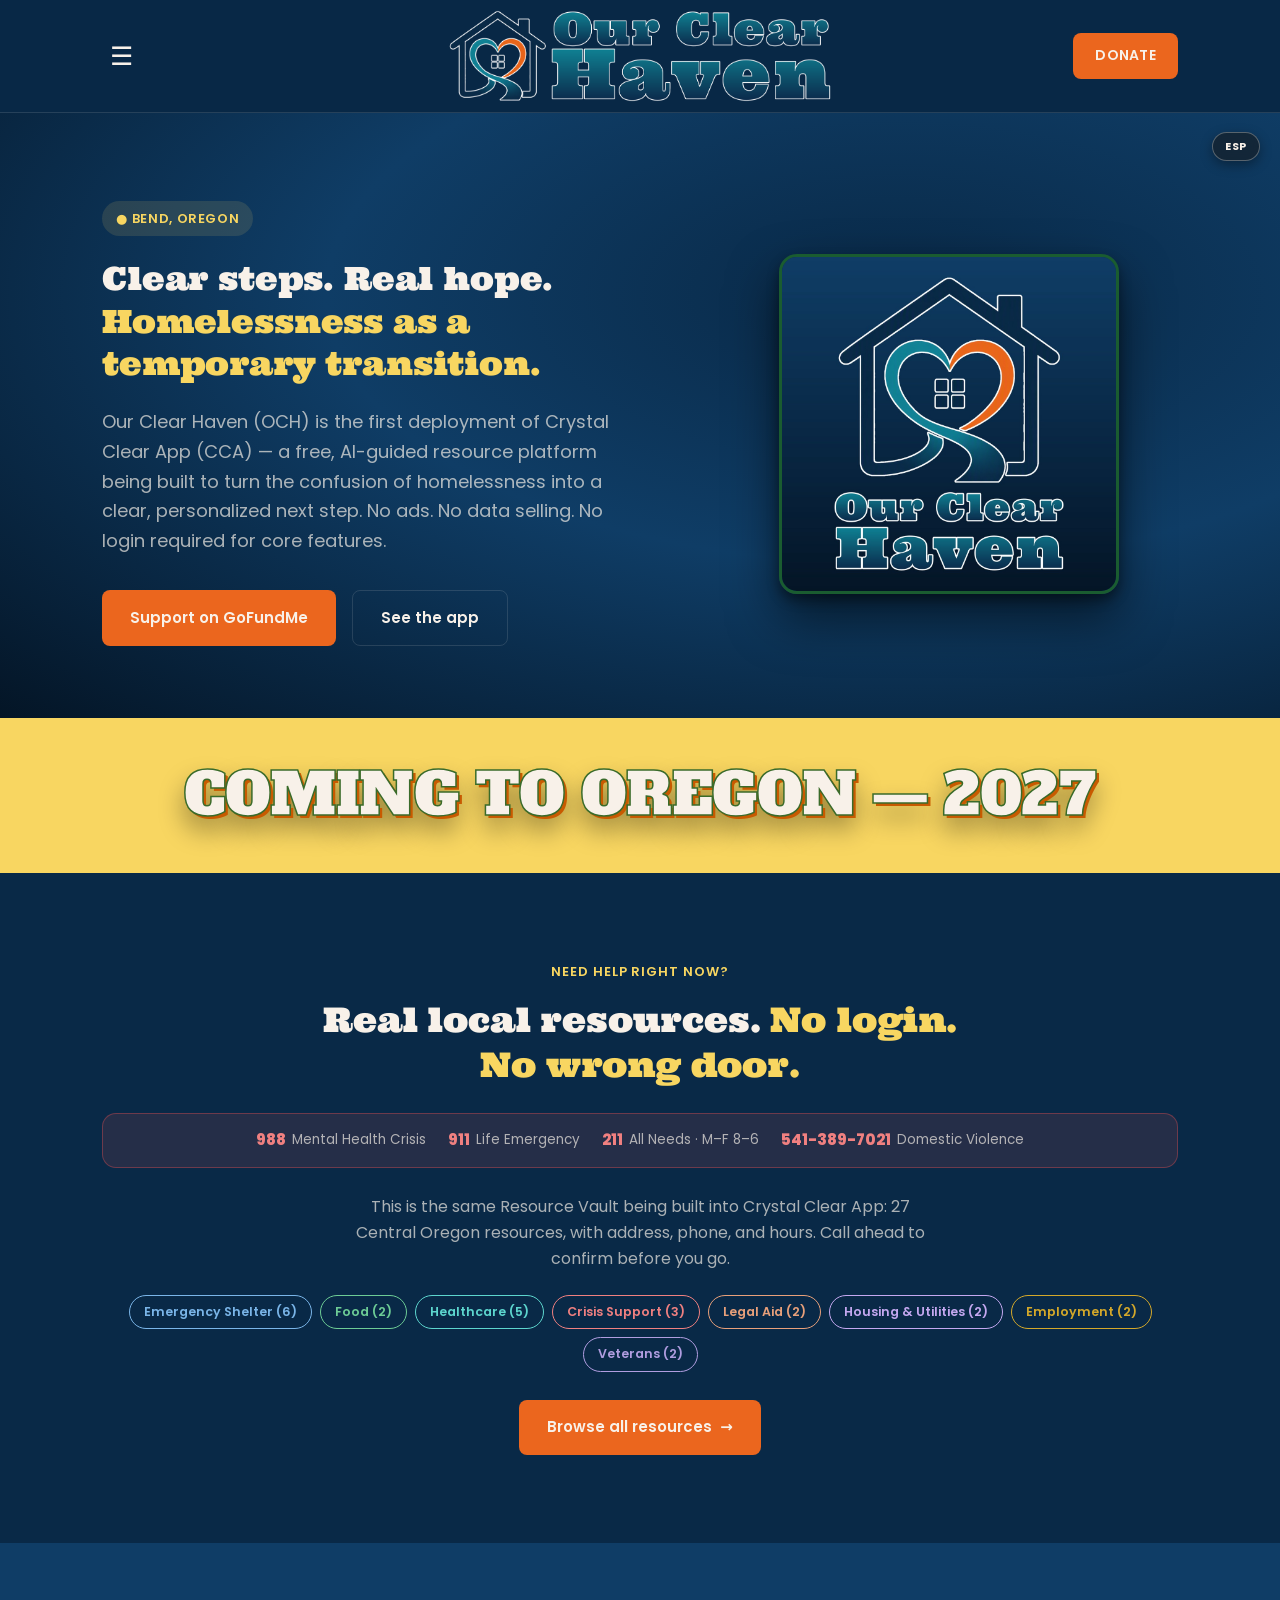
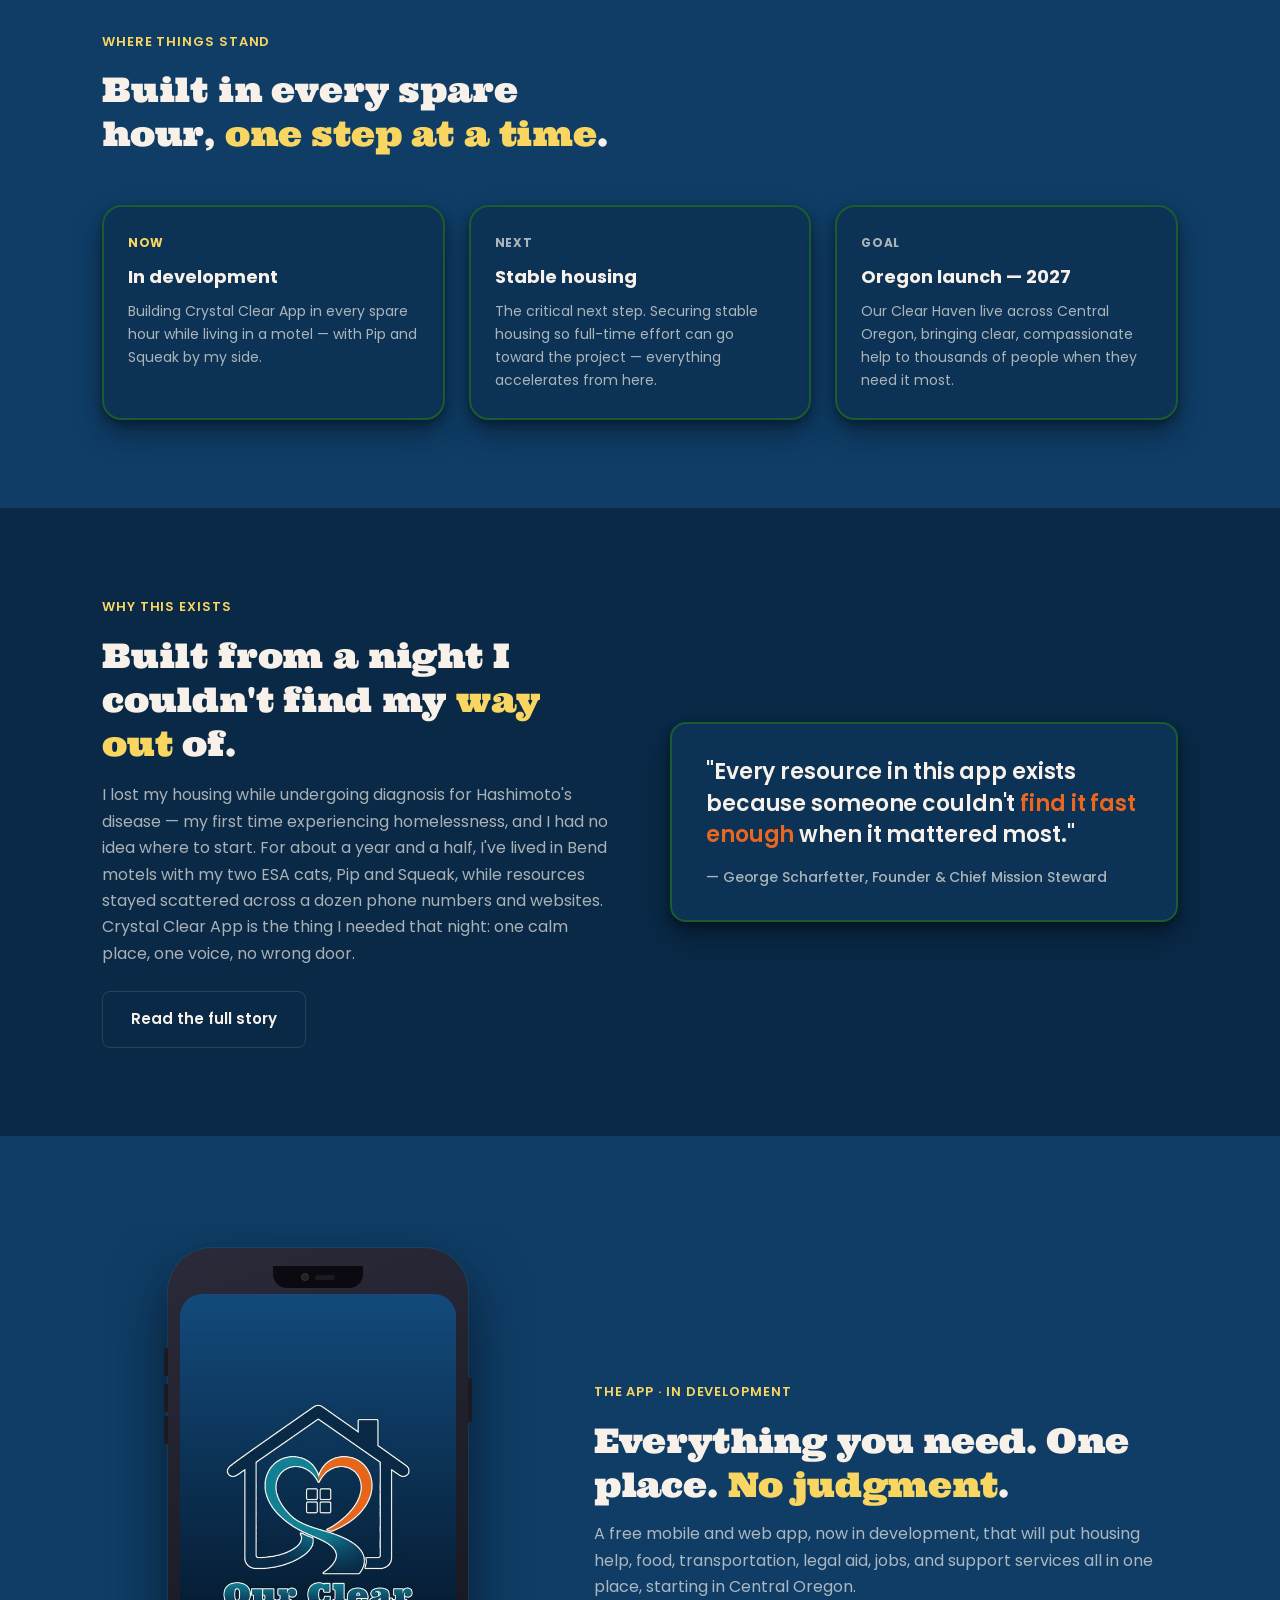
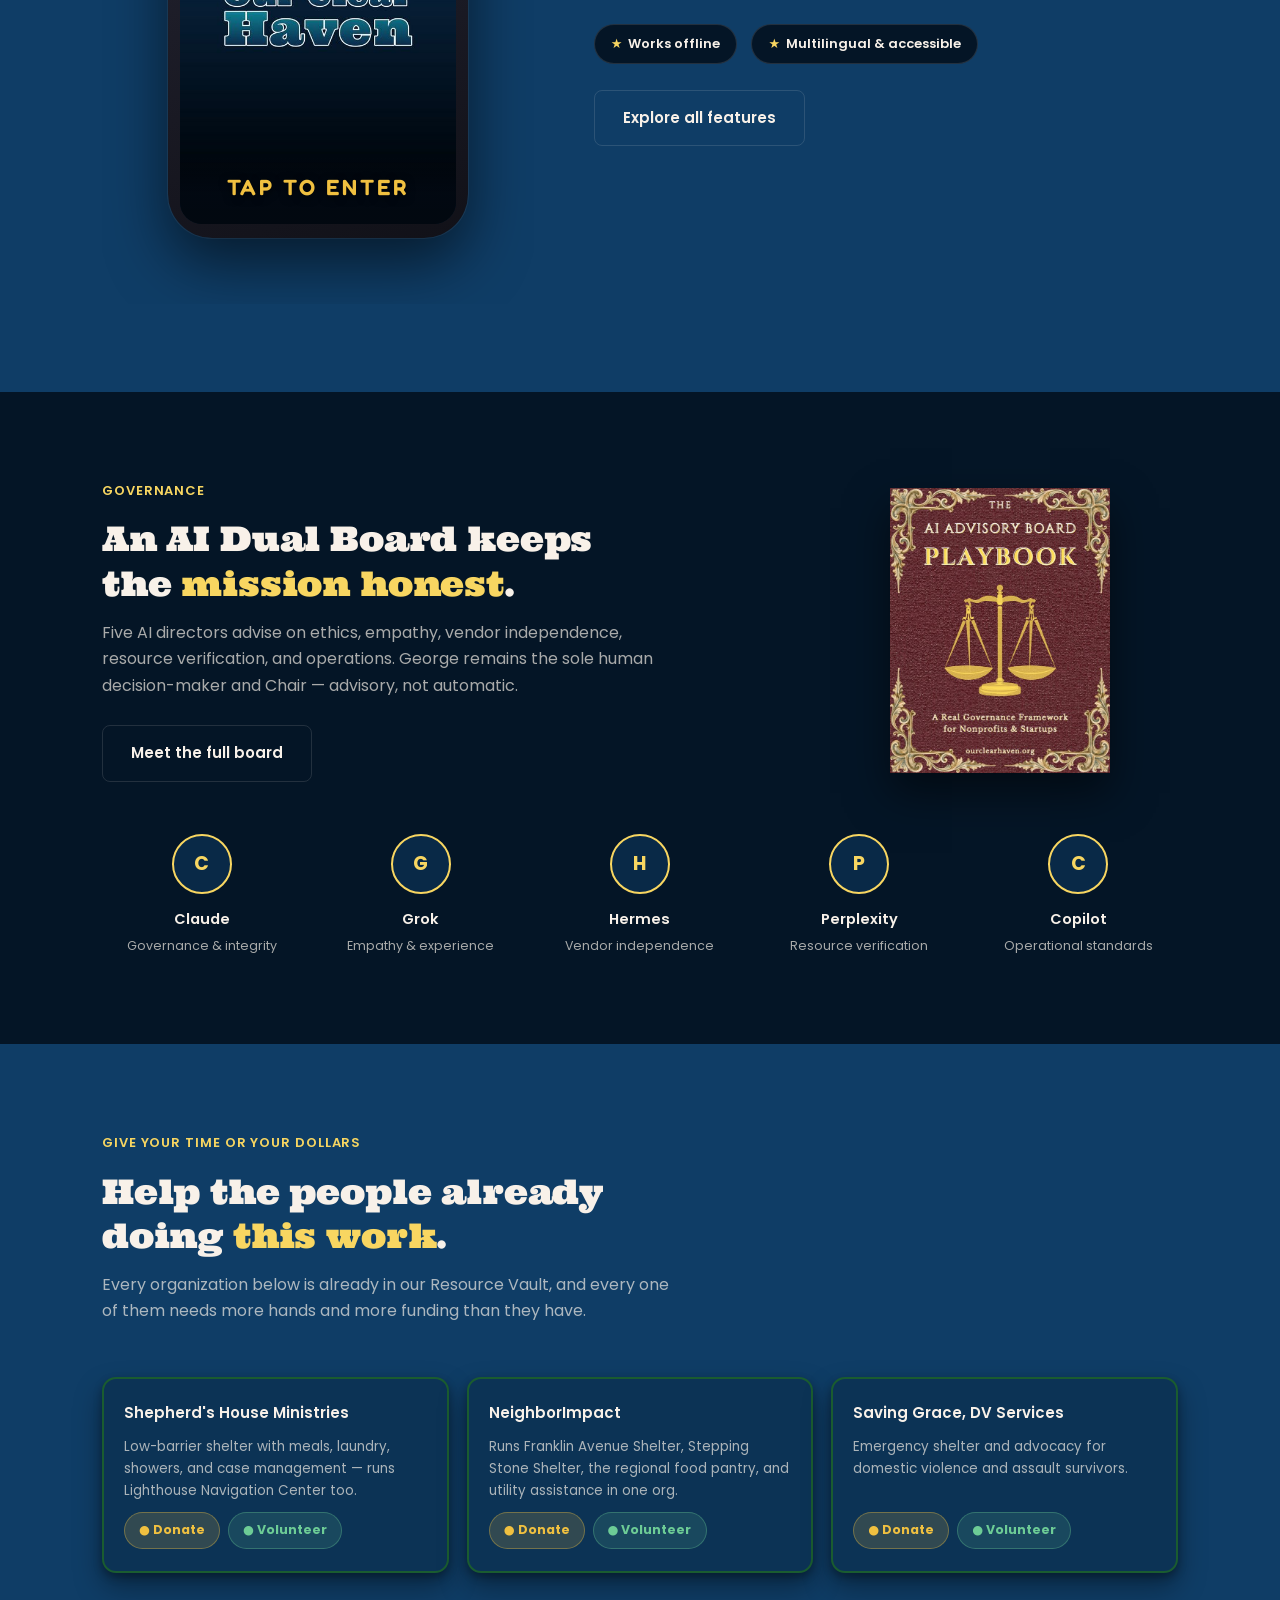
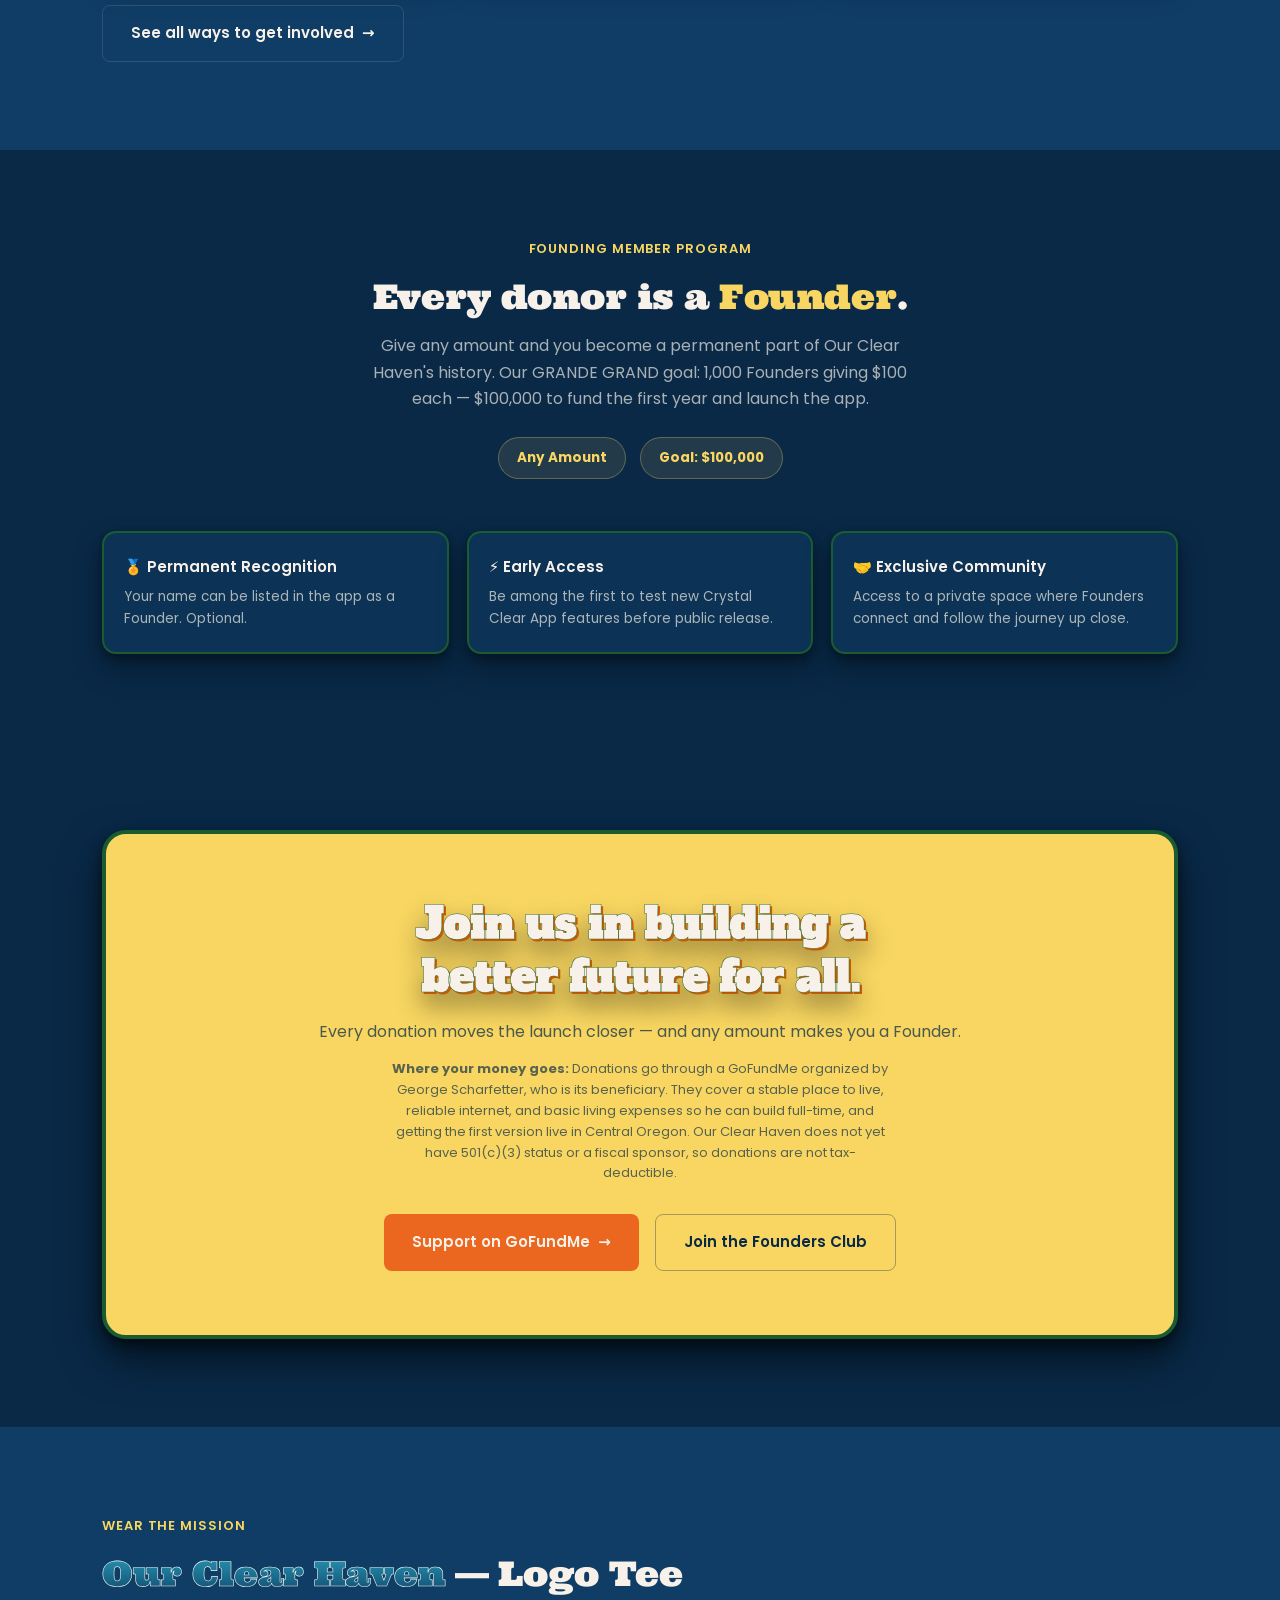
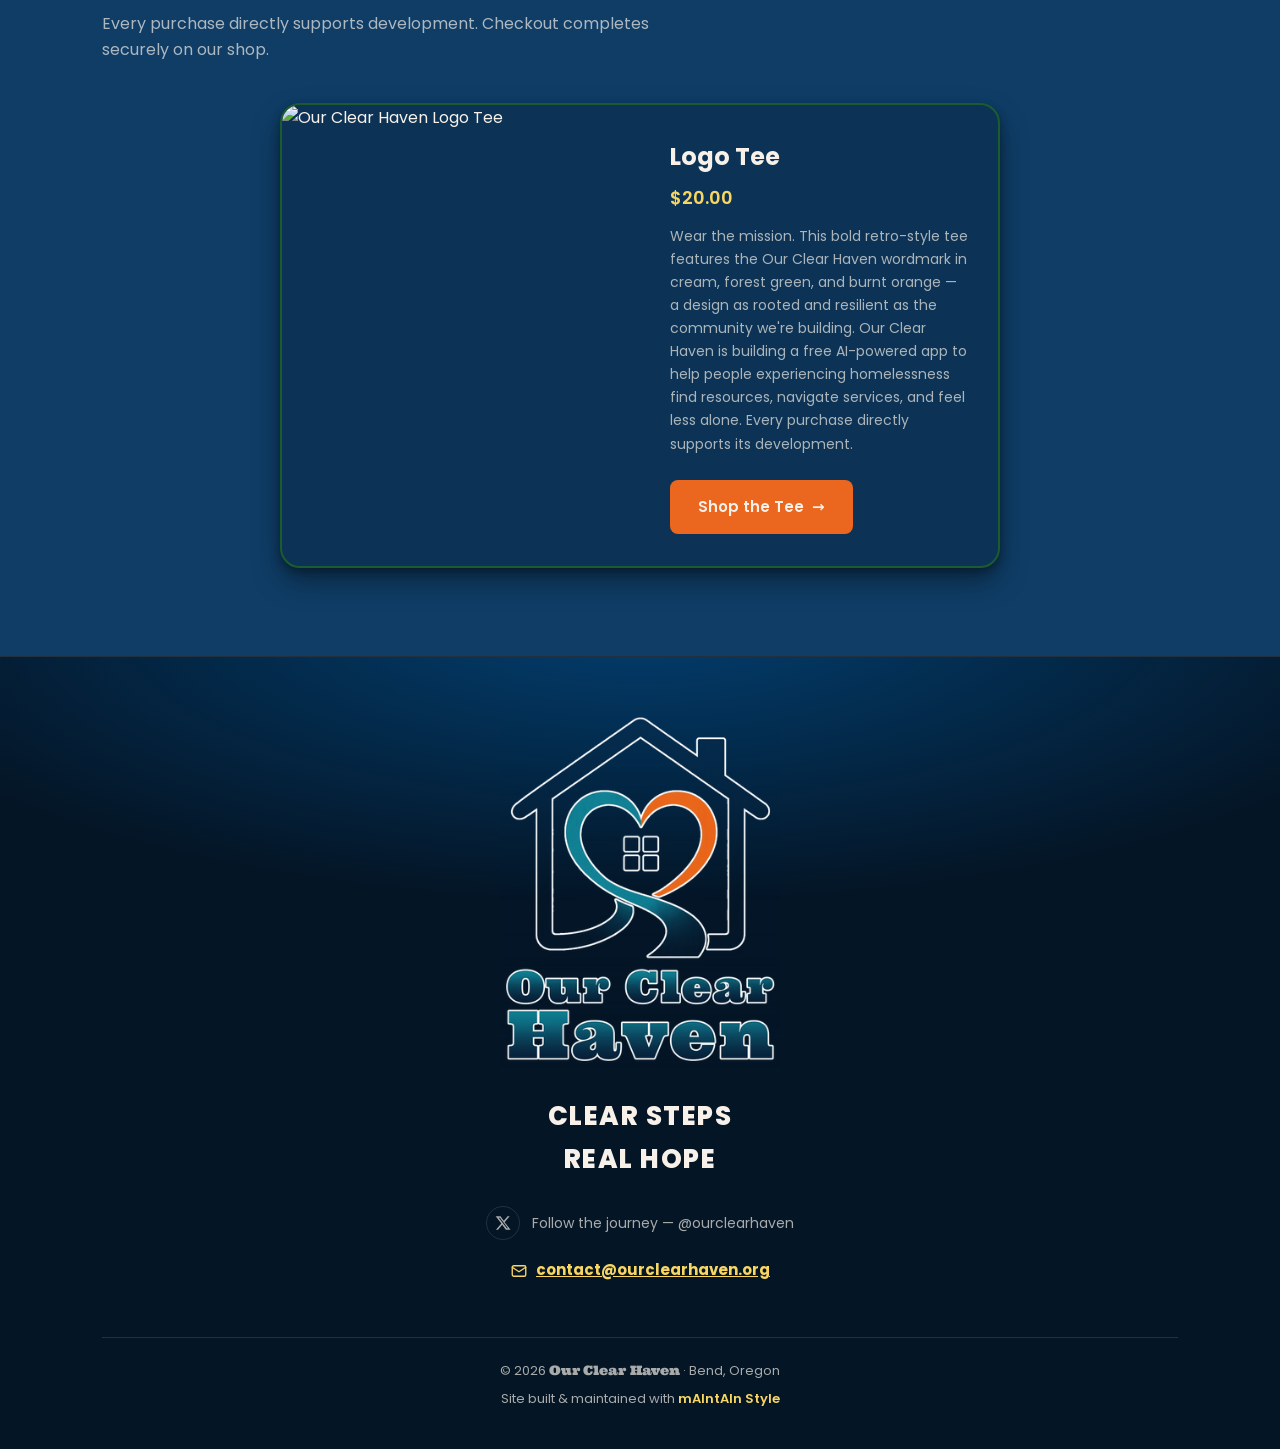
==== index.html @ 36a59f48 "Restore homepage (from 0faa3a3) Co-Authored-By: Claude Opus 5.5 <noreply@anthropic.com> Claude-Sessi" ====
<!DOCTYPE html>
<html lang="en">
<head>
<meta charset="UTF-8">
<meta name="viewport" content="width=device-width, initial-scale=1">
<link rel="icon" type="image/png" sizes="96x96" href="favicon.png">
<link rel="shortcut icon" href="favicon.ico">
<title>Our Clear Haven — Clear steps. Real hope.</title>
<meta name="description" content="Our Clear Haven builds Crystal Clear App, a free AI-guided platform connecting people experiencing homelessness to verified local resources, with dignity.">
<meta name="robots" content="index, follow">
<link rel="canonical" href="https://ourclearhaven.org/">
<meta property="og:type" content="website">
<meta property="og:url" content="https://ourclearhaven.org/">
<meta property="og:title" content="Our Clear Haven — Clear steps. Real hope.">
<meta property="og:description" content="Our Clear Haven builds Crystal Clear App, a free AI-guided platform connecting people experiencing homelessness to verified local resources, with dignity.">
<meta property="og:image" content="https://ourclearhaven.org/og-image-v2.png">
<meta property="og:image:width" content="1200">
<meta property="og:image:height" content="630">
<meta property="og:image:alt" content="Our Clear Haven logo with the words Clear steps. Real hope.">
<meta name="twitter:card" content="summary_large_image">
<meta name="twitter:title" content="Our Clear Haven — Clear steps. Real hope.">
<meta name="twitter:description" content="Our Clear Haven builds Crystal Clear App, a free AI-guided platform connecting people experiencing homelessness to verified local resources, with dignity.">
<meta name="twitter:image" content="https://ourclearhaven.org/og-image-v2.png">
<meta name="theme-color" content="#092947">
<link rel="manifest" href="manifest.json">
<link rel="apple-touch-icon" href="favicon.png">
<link rel="preconnect" href="https://fonts.googleapis.com">
<link rel="preconnect" href="https://fonts.gstatic.com" crossorigin>
<link rel="preload" as="style" href="https://fonts.googleapis.com/css2?family=Poppins:wght@300;400;500;600;700;900&family=Alfa+Slab+One&family=Ultra&display=swap" onload="this.onload=null;this.rel='stylesheet'">
<noscript><link href="https://fonts.googleapis.com/css2?family=Poppins:wght@300;400;500;600;700;900&family=Alfa+Slab+One&family=Ultra&display=swap" rel="stylesheet"></noscript>
<link rel="stylesheet" href="style.css">
<script src="lang-toggle.js" defer></script>
<script type="application/ld+json">
{
  "@context": "https://schema.org",
  "@type": "Organization",
  "name": "Our Clear Haven",
  "url": "https://ourclearhaven.org/",
  "logo": "https://ourclearhaven.org/logo-nav.png",
  "description": "Our Clear Haven builds Crystal Clear App, a free AI-guided platform connecting people experiencing homelessness to verified local resources, with dignity.",
  "email": "contact@ourclearhaven.org",
  "address": {
    "@type": "PostalAddress",
    "addressLocality": "Bend",
    "addressRegion": "OR",
    "addressCountry": "US"
  }
}
</script>
<style>
.home-crisis-bar{display:flex;flex-wrap:wrap;justify-content:center;gap:8px 22px;background:rgba(240,80,80,.12);border:1px solid rgba(240,80,80,.35);border-radius:14px;padding:14px 20px;margin:26px 0}
.home-crisis-item{display:flex;align-items:center;gap:6px;font-size:13.5px;color:var(--cream)}
.home-crisis-item a{color:#f08080;font-weight:800;font-size:15px;text-decoration:none}
.home-crisis-item a:hover{text-decoration:underline}
.home-crisis-item span{color:var(--cream-dim)}
.home-res-pills{display:flex;flex-wrap:wrap;gap:8px;margin-top:22px}
.home-res-pill{border:1px solid;border-radius:100px;padding:6px 14px;font-size:12.5px;font-weight:600;text-decoration:none;white-space:nowrap}
.home-res-count{margin-top:18px;font-size:13.5px;color:var(--cream-dim)}
.home-res-count b{color:var(--gold)}
.gi-preview-grid{display:grid;grid-template-columns:repeat(3,minmax(0,1fr));gap:18px;margin-top:52px}
.gi-preview-card{background:#0c3355;border:2px solid #1a5c30;border-radius:14px;padding:22px 20px;box-shadow:0 4px 8px rgba(0,0,0,0.3),0 14px 28px rgba(0,0,0,0.35);display:flex;flex-direction:column;gap:10px}
.gi-preview-card h4{font-size:15px;font-weight:600}
.gi-preview-card p{font-size:13.5px;color:var(--cream-dim);flex:1}
.gi-preview-actions{display:flex;flex-wrap:wrap;gap:8px;margin-top:auto}
.gi-preview-btn{display:inline-flex;align-items:center;gap:5px;padding:7px 14px;border-radius:100px;font-size:12.5px;font-weight:700;text-decoration:none;border:1px solid transparent}
.gi-preview-btn.give{background:rgba(240,192,64,.16);color:#F0C040;border-color:rgba(240,192,64,.35)}
.gi-preview-btn.give:hover{background:rgba(240,192,64,.28)}
.gi-preview-btn.vol{background:rgba(109,204,150,.14);color:#6dcc96;border-color:rgba(109,204,150,.32)}
.gi-preview-btn.vol:hover{background:rgba(109,204,150,.26)}
.founder-stats{display:flex;flex-wrap:wrap;gap:14px;margin-top:24px}
.founder-stat-chip{background:rgba(248,214,97,0.1);border:1px solid rgba(248,214,97,0.3);border-radius:100px;padding:9px 18px;font-size:13.5px;font-weight:700;color:var(--gold)}
.founder-feature-grid{display:grid;grid-template-columns:repeat(3,minmax(0,1fr));gap:18px;margin-top:52px}
@media(max-width:900px){.founder-feature-grid{grid-template-columns:1fr}}
@media(max-width:900px){.gi-preview-grid{grid-template-columns:1fr}}
</style>
</head>
<body>

<nav>
  <div class="wrap">
    <a class="nav-logo" href="index.html"><img src="logo-nav.png" alt="Our Clear Haven"></a>
    <div class="navlinks">
      <a href="crystal-clear-app.html">Crystal Clear App</a>
      <a href="dual-board.html" data-es="Junta Dual">Dual Board</a>
      <a href="our-story.html" data-es="Nuestros Orígenes">Our Origins</a>
      <a href="resources.html" data-es="Recursos">Resources</a>
      <a href="get-involved.html" data-es="Participa">Get Involved</a>
      <a href="grande-grand.html" data-es="Club de Fundadores">Founders Club</a>
    </div>
    <a class="navcta" href="https://www.gofundme.com/f/build-our-clear-haven-ai-for-homeless-help" target="_blank" rel="noopener" data-es="Donar">Donate</a>
    <button class="hamburger" onclick="document.getElementById('mm').classList.toggle('open')" aria-label="Menu">&#9776;</button>
    <div class="mobile-menu" id="mm">
      <a href="crystal-clear-app.html">Crystal Clear App</a>
      <a href="dual-board.html" data-es="Junta Dual">Dual Board</a>
      <a href="our-story.html" data-es="Nuestros Orígenes">Our Origins</a>
      <a href="resources.html" data-es="Recursos">Resources</a>
      <a href="get-involved.html" data-es="Participa">Get Involved</a>
      <a href="grande-grand.html" data-es="Club de Fundadores">Founders Club</a>
      <a class="navcta" href="https://www.gofundme.com/f/build-our-clear-haven-ai-for-homeless-help" target="_blank" rel="noopener" data-es="Donar">Donate</a>
    </div>
  </div>
</nav>
<button class="lang-toggle" id="langToggle" type="button" aria-label="Switch language">ESP</button>

<main>
<section class="hero">
  <div class="wrap">
    <div class="hero-grid">
      <div>
        <span class="kicker">&#9679; Bend, Oregon</span>
        <h1 data-es-html="Pasos claros. Esperanza real. <span class=&quot;accent&quot;>La falta de vivienda como una transición temporal.</span>">Clear steps. Real hope. <span class="accent">Homelessness as a temporary transition.</span></h1>
        <p class="lede" data-es="Our Clear Haven (OCH) es el primer despliegue de Crystal Clear App (CCA) — una plataforma de recursos gratuita, guiada por IA, que se está construyendo para convertir la confusión de la falta de vivienda en un siguiente paso claro y personalizado. Sin anuncios. Sin venta de datos. No se requiere inicio de sesión para las funciones principales.">Our Clear Haven (OCH) is the first deployment of Crystal Clear App (CCA) — a free, AI-guided resource platform being built to turn the confusion of homelessness into a clear, personalized next step. No ads. No data selling. No login required for core features.</p>
        <div class="hero-ctas">
          <a class="btn btn-primary" href="https://www.gofundme.com/f/build-our-clear-haven-ai-for-homeless-help" target="_blank" rel="noopener" data-es="Apoya en GoFundMe">Support on GoFundMe</a>
          <a class="btn btn-ghost" href="#product" data-es="Ver la app">See the app</a>
        </div>
      </div>
      <div class="hero-badge reveal">
        <div class="hero-slideshow">
          <img class="hs-slide active" src="hero-stacked.jpg" alt="Our Clear Haven stacked logo">
          <img class="hs-slide" src="hero-slide-6.jpg" alt="Homes on a quiet residential street">
          <img class="hs-slide" src="hero-slide-4.jpg" alt="Person checking Crystal Clear App on their phone">
          <img class="hs-slide" src="hero-slide-3.jpg" alt="Aerial view of a neighborhood — stable homes">
          <img class="hs-slide" src="hero-slide-2.jpg" alt="Close-up of hands using Crystal Clear App on a phone">
          <img class="hs-slide" src="hero-slide-5.jpg" alt="A new home">
          <img class="hs-slide" src="hero-slide-1.jpg" alt="Person checking Crystal Clear App on their phone">
        </div>
      </div>
    </div>
  </div>
</section>

<div class="oregon-banner">
  <h2 data-es="Llegando a Oregon — 2027">Coming to Oregon &mdash; 2027</h2>
</div>

<section id="home-resources">
  <div class="wrap">
    <div class="sec-head reveal" style="text-align:center;margin:0 auto;max-width:none">
      <div class="eyebrow" data-es="&#191;Necesitas ayuda ahora mismo?">Need help right now?</div>
      <h2 style="margin:0 auto;max-width:26ch" data-es-html="Recursos locales reales. <span class=&quot;accent&quot;>Sin inicio de sesión. Sin puerta equivocada.</span>">Real local resources. <span class="accent">No login. No wrong door.</span></h2>
      <div class="home-crisis-bar reveal">
        <div class="home-crisis-item"><a href="tel:988">988</a><span data-es="Crisis de Salud Mental">Mental Health Crisis</span></div>
        <div class="home-crisis-item"><a href="tel:911">911</a><span data-es="Emergencia de Vida">Life Emergency</span></div>
        <div class="home-crisis-item"><a href="tel:211">211</a><span data-es-html="Todas las Necesidades &middot; L&ndash;V 8&ndash;6">All Needs &middot; M&ndash;F 8&ndash;6</span></div>
        <div class="home-crisis-item"><a href="tel:5413897021">541-389-7021</a><span data-es="Violencia Doméstica">Domestic Violence</span></div>
      </div>
      <p style="max-width:60ch;margin:0 auto" data-es="Este es el mismo Resource Vault que se está integrando en Crystal Clear App: 27 recursos del Centro de Oregon, con dirección, teléfono y horario. Llama antes de ir para confirmar.">This is the same Resource Vault being built into Crystal Clear App: 27 Central Oregon resources, with address, phone, and hours. Call ahead to confirm before you go.</p>
      <div class="home-res-pills" style="justify-content:center">
        <a class="home-res-pill" href="resources.html" style="color:#7ab5e8;border-color:#7ab5e8" data-es="Refugio de Emergencia (6)">Emergency Shelter (6)</a>
        <a class="home-res-pill" href="resources.html" style="color:#6dcc96;border-color:#6dcc96" data-es="Alimentos (2)">Food (2)</a>
        <a class="home-res-pill" href="resources.html" style="color:#5dd6ce;border-color:#5dd6ce" data-es="Salud (5)">Healthcare (5)</a>
        <a class="home-res-pill" href="resources.html" style="color:#f08080;border-color:#f08080" data-es="Apoyo en Crisis (3)">Crisis Support (3)</a>
        <a class="home-res-pill" href="resources.html" style="color:#e8a07a;border-color:#e8a07a" data-es="Asistencia Legal (2)">Legal Aid (2)</a>
        <a class="home-res-pill" href="resources.html" style="color:#c4a8f0;border-color:#c4a8f0" data-es="Vivienda y Servicios (2)">Housing &amp; Utilities (2)</a>
        <a class="home-res-pill" href="resources.html" style="color:#d4a82a;border-color:#d4a82a" data-es="Empleo (2)">Employment (2)</a>
        <a class="home-res-pill" href="resources.html" style="color:#b09de0;border-color:#b09de0" data-es="Veteranos (2)">Veterans (2)</a>
      </div>
      <div class="hero-ctas" style="justify-content:center;margin-top:28px">
        <a class="btn btn-primary" href="resources.html" data-es-html="Explora todos los recursos <span class=&quot;arrow&quot;>&rarr;</span>">Browse all resources <span class="arrow">&rarr;</span></a>
      </div>
    </div>
  </div>
</section>

<section class="sec-panel">
  <div class="wrap">
    <div class="sec-head reveal">
      <div class="eyebrow" data-es="Cómo van las cosas">Where things stand</div>
      <h2 data-es-html="Construido en cada hora libre, <span class=&quot;accent&quot;>un paso a la vez</span>.">Built in every spare hour, <span class="accent">one step at a time</span>.</h2>
    </div>
    <div class="timeline reveal">
      <div class="tl-card active">
        <div class="tl-tag" data-es="Ahora">Now</div>
        <h3 data-es="En desarrollo">In development</h3>
        <p data-es="Construyendo Crystal Clear App en cada hora libre mientras vivo en un motel — con Pip y Squeak a mi lado.">Building Crystal Clear App in every spare hour while living in a motel — with Pip and Squeak by my side.</p>
      </div>
      <div class="tl-card">
        <div class="tl-tag" data-es="Siguiente">Next</div>
        <h3 data-es="Vivienda estable">Stable housing</h3>
        <p data-es="El siguiente paso crítico. Conseguir vivienda estable para poder dedicar tiempo completo al proyecto — todo se acelera desde ahí.">The critical next step. Securing stable housing so full-time effort can go toward the project — everything accelerates from here.</p>
      </div>
      <div class="tl-card">
        <div class="tl-tag" data-es="Meta">Goal</div>
        <h3 data-es="Lanzamiento en Oregon — 2027">Oregon launch — 2027</h3>
        <p data-es="Our Clear Haven activo en todo el Centro de Oregon, llevando ayuda clara y compasiva a miles de personas cuando más la necesitan.">Our Clear Haven live across Central Oregon, bringing clear, compassionate help to thousands of people when they need it most.</p>
      </div>
    </div>
  </div>
</section>

<section id="story">
  <div class="wrap">
    <div class="story reveal">
      <div class="sec-head" style="margin:0">
        <div class="eyebrow" data-es="Por qué existe esto">Why this exists</div>
        <h2 data-es-html="Nacido de una noche en la que no encontraba <span class=&quot;accent&quot;>la salida</span>.">Built from a night I couldn't find my <span class="accent">way out</span> of.</h2>
        <p style="margin-top:16px;font-size:16px;color:var(--cream-dim)" data-es="Perdí mi vivienda mientras me diagnosticaban la enfermedad de Hashimoto — mi primera vez sin hogar, y no tenía idea por dónde empezar. Durante casi año y medio he vivido en moteles de Bend con mis dos gatos de apoyo emocional, Pip y Squeak, mientras los recursos seguían dispersos entre una docena de números de teléfono y sitios web. Crystal Clear App es lo que necesitaba esa noche: un solo lugar tranquilo, una sola voz, ninguna puerta equivocada.">I lost my housing while undergoing diagnosis for Hashimoto's disease — my first time experiencing homelessness, and I had no idea where to start. For about a year and a half, I've lived in Bend motels with my two ESA cats, Pip and Squeak, while resources stayed scattered across a dozen phone numbers and websites. Crystal Clear App is the thing I needed that night: one calm place, one voice, no wrong door.</p>
        <a href="our-story.html" class="btn btn-ghost" style="margin-top:24px" data-es="Lee la historia completa">Read the full story</a>
      </div>
      <blockquote data-es-html="&quot;Cada recurso de esta app existe porque alguien no pudo <span>encontrarlo a tiempo</span> cuando más importaba.&quot; <div class=&quot;cite&quot;>— George Scharfetter, Fundador y Guardián Principal de la Misión</div>">
        "Every resource in this app exists because someone couldn't <span>find it fast enough</span> when it mattered most."
        <div class="cite">— George Scharfetter, Founder &amp; Chief Mission Steward</div>
      </blockquote>
    </div>
  </div>
</section>

<section class="sec-panel" id="product">
  <div class="wrap">
    <div class="app-split">
      <div class="reveal" style="width:460px;max-width:100%;margin:0 auto">
        <iframe src="crystal-demo.html" title="Crystal Clear App interactive demo" loading="lazy" scrolling="no" style="width:100%;height:680px;border:none;display:block;background:transparent"></iframe>
      </div>
      <div class="sec-head reveal" style="margin:0;max-width:none">
        <div class="eyebrow" data-es="La app · En desarrollo">The App &middot; In Development</div>
        <h2 style="max-width:22ch" data-es-html="Todo lo que necesitas. Un solo lugar. <span class=&quot;accent&quot;>Sin juicios</span>.">Everything you need. One place. <span class="accent">No judgment</span>.</h2>
        <p style="margin-top:14px;font-size:16px;color:var(--cream-dim)" data-es="Una app gratuita para móvil y web, ahora en desarrollo, que reunirá ayuda con vivienda, comida, transporte, asistencia legal, empleo y servicios de apoyo en un solo lugar, comenzando en el Centro de Oregon.">A free mobile and web app, now in development, that will put housing help, food, transportation, legal aid, jobs, and support services all in one place, starting in Central Oregon.</p>
        <div class="rating-strip">
          <span class="rating-chip" data-es-html="<span class=&quot;star&quot;>&#9733;</span> Funciona sin conexión"><span class="star">&#9733;</span> Works offline</span>
          <span class="rating-chip" data-es-html="<span class=&quot;star&quot;>&#9733;</span> Multilingüe y accesible"><span class="star">&#9733;</span> Multilingual &amp; accessible</span>
        </div>
        <a href="crystal-clear-app.html" class="btn btn-ghost" style="margin-top:26px" data-es="Explora todas las funciones">Explore all features</a>
      </div>
    </div>
  </div>
</section>

<section class="sec-black">
  <div class="wrap">
    <div class="gov-head-grid reveal">
      <div class="sec-head" style="margin:0">
        <div class="eyebrow" data-es="Gobernanza">Governance</div>
        <h2 data-es-html="Una Junta Dual de IA mantiene <span class=&quot;accent&quot;>la misión honesta</span>.">An AI Dual Board keeps the <span class="accent">mission honest</span>.</h2>
        <p data-es="Cinco directores de IA asesoran en ética, empatía, independencia de proveedores, verificación de recursos y operaciones. George sigue siendo el único tomador de decisiones humano y Presidente — asesoría, no automática.">Five AI directors advise on ethics, empathy, vendor independence, resource verification, and operations. George remains the sole human decision-maker and Chair — advisory, not automatic.</p>
        <a href="dual-board.html" class="btn btn-ghost" style="margin-top:26px" data-es="Conoce a toda la junta">Meet the full board</a>
      </div>
      <a href="OCH_Dual_Board_Governance_Guide.pdf" download target="_blank" rel="noopener" class="board-guide-link">
        <img src="guide-cover.jpg" alt="The AI Advisory Board Playbook cover" class="board-guide-cover">
      </a>
    </div>
    <div class="board-grid reveal">
      <div class="board-card"><div class="board-avatar">C</div><h3>Claude</h3><p data-es="Gobernanza e integridad">Governance &amp; integrity</p></div>
      <div class="board-card"><div class="board-avatar">G</div><h3>Grok</h3><p data-es="Empatía y experiencia">Empathy &amp; experience</p></div>
      <div class="board-card"><div class="board-avatar">H</div><h3>Hermes</h3><p data-es="Independencia de proveedores">Vendor independence</p></div>
      <div class="board-card"><div class="board-avatar">P</div><h3>Perplexity</h3><p data-es="Verificación de recursos">Resource verification</p></div>
      <div class="board-card"><div class="board-avatar">C</div><h3>Copilot</h3><p data-es="Estándares operativos">Operational standards</p></div>
    </div>
  </div>
</section>

<section class="sec-panel">
  <div class="wrap">
    <div class="sec-head reveal">
      <div class="eyebrow" data-es="Dona tu tiempo o tu dinero">Give your time or your dollars</div>
      <h2 data-es-html="Ayuda a quienes ya hacen <span class=&quot;accent&quot;>este trabajo</span>.">Help the people already doing <span class="accent">this work</span>.</h2>
      <p data-es="Cada organización de abajo ya aparece en nuestro Resource Vault, y cada una necesita más manos y más fondos de los que tiene.">Every organization below is already in our Resource Vault, and every one of them needs more hands and more funding than they have.</p>
    </div>
    <div class="gi-preview-grid reveal">
      <div class="gi-preview-card">
        <h4>Shepherd's House Ministries</h4>
        <p data-es="Refugio de bajo umbral con comidas, lavandería, duchas y manejo de casos — también opera el Lighthouse Navigation Center.">Low-barrier shelter with meals, laundry, showers, and case management &mdash; runs Lighthouse Navigation Center too.</p>
        <div class="gi-preview-actions">
          <a class="gi-preview-btn give" href="https://www.shepherdshouseministries.org/donate" target="_blank" rel="noopener" data-es-html="&#9679; Donar">&#9679; Donate</a>
          <a class="gi-preview-btn vol" href="https://shepherdshouseministries.org/volunteer/" target="_blank" rel="noopener" data-es-html="&#9679; Voluntariado">&#9679; Volunteer</a>
        </div>
      </div>
      <div class="gi-preview-card">
        <h4>NeighborImpact</h4>
        <p data-es="Opera el Franklin Avenue Shelter, el Stepping Stone Shelter, la despensa regional de alimentos y asistencia con servicios públicos, todo en una sola organización.">Runs Franklin Avenue Shelter, Stepping Stone Shelter, the regional food pantry, and utility assistance in one org.</p>
        <div class="gi-preview-actions">
          <a class="gi-preview-btn give" href="https://www.neighborimpact.org/give-help/donate/" target="_blank" rel="noopener" data-es-html="&#9679; Donar">&#9679; Donate</a>
          <a class="gi-preview-btn vol" href="https://www.neighborimpact.org/volunteering/" target="_blank" rel="noopener" data-es-html="&#9679; Voluntariado">&#9679; Volunteer</a>
        </div>
      </div>
      <div class="gi-preview-card">
        <h4>Saving Grace, DV Services</h4>
        <p data-es="Refugio de emergencia y defensoría para sobrevivientes de violencia doméstica y agresión.">Emergency shelter and advocacy for domestic violence and assault survivors.</p>
        <div class="gi-preview-actions">
          <a class="gi-preview-btn give" href="https://secure.givelively.org/donate/saving-grace-bend-or" target="_blank" rel="noopener" data-es-html="&#9679; Donar">&#9679; Donate</a>
          <a class="gi-preview-btn vol" href="https://www.saving-grace.org/volunteer" target="_blank" rel="noopener" data-es-html="&#9679; Voluntariado">&#9679; Volunteer</a>
        </div>
      </div>
    </div>
    <div class="hero-ctas" style="margin-top:32px">
      <a class="btn btn-ghost" href="get-involved.html" data-es-html="Ve todas las formas de participar <span class=&quot;arrow&quot;>&rarr;</span>">See all ways to get involved <span class="arrow">&rarr;</span></a>
    </div>
  </div>
</section>

<section>
  <div class="wrap">
    <div class="sec-head reveal" style="text-align:center;margin:0 auto 40px;max-width:none">
      <div class="eyebrow" data-es="Programa de Miembros Fundadores">Founding Member Program</div>
      <h2 style="margin:0 auto;max-width:22ch" data-es-html="Cada donante es un <span class=&quot;accent&quot;>Fundador</span>.">Every donor is a <span class="accent">Founder</span>.</h2>
      <p style="margin:14px auto 0;max-width:56ch" data-es-html="Dona cualquier cantidad y te conviertes en parte permanente de la historia de Our Clear Haven. Nuestra meta GRANDE GRAND: 1,000 Fundadores donando $100 cada uno &mdash; $100,000 para financiar el primer año y lanzar la app.">Give any amount and you become a permanent part of Our Clear Haven's history. Our GRANDE GRAND goal: 1,000 Founders giving $100 each &mdash; $100,000 to fund the first year and launch the app.</p>
      <div class="founder-stats" style="justify-content:center">
        <span class="founder-stat-chip" data-es="Cualquier Cantidad">Any Amount</span>
        <span class="founder-stat-chip" data-es="Meta: $100,000">Goal: $100,000</span>
      </div>
    </div>
    <div class="founder-feature-grid reveal">
      <div class="fcard"><h4 data-es-html="&#127941; Reconocimiento Permanente">&#127941; Permanent Recognition</h4><p data-es="Tu nombre puede aparecer listado en la app como Fundador. Opcional.">Your name can be listed in the app as a Founder. Optional.</p></div>
      <div class="fcard"><h4 data-es-html="&#9889; Acceso Anticipado">&#9889; Early Access</h4><p data-es="Sé de los primeros en probar nuevas funciones de Crystal Clear App antes del lanzamiento público.">Be among the first to test new Crystal Clear App features before public release.</p></div>
      <div class="fcard"><h4 data-es-html="&#129309; Comunidad Exclusiva">&#129309; Exclusive Community</h4><p data-es="Acceso a un espacio privado donde los Fundadores conectan y siguen el camino de cerca.">Access to a private space where Founders connect and follow the journey up close.</p></div>
    </div>
  </div>
</section>

<section>
  <div class="wrap">
    <div class="cta-band reveal">
      <h2 data-es="Únete a construir un futuro mejor para todos.">Join us in building a better future for all.</h2>
      <p data-es="Cada donación acerca más el lanzamiento — y cualquier cantidad te convierte en Fundador.">Every donation moves the launch closer &mdash; and any amount makes you a Founder.</p>
      <p class="donor-note" style="font-size:13px;line-height:1.6;opacity:.92;max-width:62ch;margin:14px auto 20px" data-es-html="<strong>Adónde va tu dinero:</strong> Las donaciones se hacen a través de un GoFundMe organizado por George Scharfetter, quien es su beneficiario. Cubren un lugar estable para vivir, internet confiable y gastos básicos de vida para que pueda dedicarse a construir a tiempo completo, y lanzar la primera versión en el Centro de Oregon. Our Clear Haven todavía no tiene estatus 501(c)(3) ni un patrocinador fiscal, por lo que las donaciones no son deducibles de impuestos."><strong>Where your money goes:</strong> Donations go through a GoFundMe organized by George Scharfetter, who is its beneficiary. They cover a stable place to live, reliable internet, and basic living expenses so he can build full-time, and getting the first version live in Central Oregon. Our Clear Haven does not yet have 501(c)(3) status or a fiscal sponsor, so donations are not tax-deductible.</p>
      <div class="hero-ctas">
        <a class="btn btn-primary" href="https://www.gofundme.com/f/build-our-clear-haven-ai-for-homeless-help" target="_blank" rel="noopener" data-es-html="Apoya en GoFundMe <span class=&quot;arrow&quot;>&rarr;</span>">Support on GoFundMe <span class="arrow">&rarr;</span></a>
        <a class="btn btn-ghost" href="grande-grand.html" data-es="Únete al Club de Fundadores">Join the Founders Club</a>
      </div>
    </div>
  </div>
</section>

<section class="sec-panel">
  <div class="wrap">
    <div class="sec-head reveal">
      <div class="eyebrow" data-es="Viste la misión">Wear the mission</div>
      <h2 style="max-width:none" data-es-html="<span class=&quot;brand-mark&quot;>Our Clear Haven</span> — Camiseta con Logo"><span class="brand-mark">Our Clear Haven</span> &mdash; Logo Tee</h2>
      <p data-es="Cada compra apoya directamente el desarrollo. El pago se completa de forma segura en nuestra tienda.">Every purchase directly supports development. Checkout completes securely on our shop.</p>
    </div>
    <div class="merch-card reveal">
      <img src="https://imgproxy.fourthwall.dev/PrM8r9_nMA5y80RoMgNc52FAikbsJi0DXfBuMbkAaHk/w:1920/sm:1/enc/VNokYxxBe-C2AKe2/rHAq9o-EH8t-tkIf/vzTjTdaQ8_vFOVeA/TiY7ZchUATPnGPoK/yg4q6iwExdwXsIGR/2_JM-hWd-J8apNcJ/Fj5lXz79tftxg604/r9VKRUQAJEwLuBIU/o8tNwNevJQjOTS2A/TWUMOm7yc-u09kCd/PH3DLO3jSP9L6ISX/_9HYW9rBE3zWaSjL/U9Ny-S5eRvNph4Cr/IYXTvRlRiPngbcG9/CLwGb6BPYXc.jpg" alt="Our Clear Haven Logo Tee" class="merch-img">
      <div class="merch-info">
        <h3 data-es="Camiseta con Logo">Logo Tee</h3>
        <p class="merch-price">$20.00</p>
        <p data-es="Viste la misión. Esta llamativa camiseta de estilo retro presenta el logotipo de Our Clear Haven en crema, verde bosque y naranja quemado — un diseño tan arraigado y resiliente como la comunidad que estamos construyendo. Our Clear Haven está construyendo una app gratuita impulsada por IA para ayudar a personas sin hogar a encontrar recursos, navegar servicios y sentirse menos solas. Cada compra apoya directamente su desarrollo.">Wear the mission. This bold retro-style tee features the Our Clear Haven wordmark in cream, forest green, and burnt orange &mdash; a design as rooted and resilient as the community we're building. Our Clear Haven is building a free AI-powered app to help people experiencing homelessness find resources, navigate services, and feel less alone. Every purchase directly supports its development.</p>
        <a href="https://our-clear-haven-shop.fourthwall.com/products/our-clear-haven-logo-tee" class="btn btn-primary" target="_blank" rel="noopener" data-es-html="Compra la Camiseta <span class=&quot;arrow&quot;>&rarr;</span>">Shop the Tee <span class="arrow">&rarr;</span></a>
      </div>
    </div>
  </div>
</section>
</main>

<section class="logo-divider">
  <img src="logo-stacked-footer.png" alt="Our Clear Haven">
</section>

<footer>
  <div class="wrap">
    <p class="foot-tag" data-es-html="Pasos Claros&lt;br&gt;Esperanza Real">Clear Steps<br>Real Hope</p>
    <div class="foot-social">
      <a href="https://x.com/ourclearhaven" target="_blank" rel="noopener" aria-label="Our Clear Haven on X"><svg viewBox="0 0 24 24" fill="currentColor" aria-hidden="true"><path d="M18.9 2H22l-7.6 8.7L23.3 22h-7l-5.5-7.2L4.5 22H1.4l8.1-9.3L1 2h7.2l5 6.6L18.9 2zm-1.2 18h1.7L7.4 4H5.6l12.1 16z"/></svg></a>
      <span data-es="Sigue el camino &mdash; @ourclearhaven">Follow the journey &mdash; @ourclearhaven</span>
    </div>
    <a class="foot-email" href="mailto:contact@ourclearhaven.org"><svg viewBox="0 0 24 24" fill="none" stroke="currentColor" stroke-width="1.8" stroke-linecap="round" stroke-linejoin="round"><rect x="3" y="5" width="18" height="14" rx="2"/><path d="M3 7l9 6 9-6"/></svg><span>contact@ourclearhaven.org</span></a>
    <div class="foot-bottom">
      <span>&copy; 2026 <span class="logo-text">Our Clear Haven</span> &middot; Bend, Oregon</span>
      <span data-es-html="Sitio creado y mantenido con <a href=&quot;https://maintain.style&quot; target=&quot;_blank&quot; rel=&quot;noopener&quot;>mAIntAIn Style</a>">Site built &amp; maintained with <a href="https://maintain.style" target="_blank" rel="noopener">mAIntAIn Style</a></span>
    </div>
  </div>
</footer>

<button class="totop" id="totop" aria-label="Back to top" onclick="window.scrollTo({top:0,behavior:'smooth'})"><img src="compass-icon.svg" alt="Compass icon"></button>

<script>
  document.addEventListener('click', function(e){
    var menu = document.getElementById('mm');
    var btn = document.querySelector('.hamburger');
    if (menu && menu.classList.contains('open') && !menu.contains(e.target) && !btn.contains(e.target)) menu.classList.remove('open');
  });

  const items = document.querySelectorAll('.reveal');
  const io = new IntersectionObserver((entries) => {
    entries.forEach(e => { if (e.isIntersecting) { e.target.classList.add('in'); io.unobserve(e.target); } });
  }, { threshold: 0.12 });
  items.forEach(i => io.observe(i));

  const totop = document.getElementById('totop');
  window.addEventListener('scroll', () => {
    if (window.scrollY > 400) totop.classList.add('show'); else totop.classList.remove('show');
  });

  const hsSlides = document.querySelectorAll('.hs-slide');
  if (hsSlides.length) {
    let hsIndex = 0;
    setInterval(() => {
      hsSlides[hsIndex].classList.remove('active');
      hsIndex = (hsIndex + 1) % hsSlides.length;
      hsSlides[hsIndex].classList.add('active');
    }, 4000);
  }

  document.querySelectorAll('.btn,.navcta,.hamburger').forEach(btn => {
    btn.addEventListener('click', e => {
      const rect = btn.getBoundingClientRect();
      const size = Math.max(rect.width, rect.height);
      const r = document.createElement('span');
      r.className = 'ripple';
      r.style.width = r.style.height = size + 'px';
      r.style.left = (e.clientX - rect.left - size / 2) + 'px';
      r.style.top = (e.clientY - rect.top - size / 2) + 'px';
      btn.appendChild(r);
      setTimeout(() => r.remove(), 650);
    });
  });
</script>

</body>
</html>
---- style.css ----
:root{
  --bg:#092947;
  --bg-black:#041526;
  --panel:#0f3d66;
  --cream:#f8f1e9;
  --cream-dim:rgba(248,241,233,0.68);
  --green:#2e6b52;
  --green-bright:#3d8d6c;
  --red:#ff1c02;
  --orange:#EB661E;
  --gold:#f8d661;
  --line:rgba(248,241,233,0.12);
  --glow-rgb:0,143,255;
}
*{box-sizing:border-box;margin:0;padding:0}
html{scroll-behavior:smooth}
body{font-family:'Poppins',system-ui,sans-serif;font-weight:400;background:var(--bg);color:var(--cream);line-height:1.65;-webkit-font-smoothing:antialiased}
h1,h2,h3,.serif{font-family:'Poppins',system-ui,sans-serif;font-weight:700}
.wrap{max-width:1140px;margin:0 auto;padding:0 32px}
a{color:inherit}
img{max-width:100%;display:block}

nav{position:sticky;top:0;z-index:50;background:rgba(9,41,71,0.92);backdrop-filter:blur(10px);border-bottom:1px solid var(--line)}
nav .wrap{display:flex;align-items:center;justify-content:space-between;height:112px;position:relative}
.nav-logo{position:absolute;left:50%;top:50%;transform:translate(-50%,-50%);z-index:1}
.nav-logo img{height:92px;width:auto;max-width:none}
@media(max-width:480px){
  .nav-logo{left:80px;transform:translateY(-50%)}
  .nav-logo img{height:clamp(52px, 16.9vw, 72px)}
}

.navlinks{display:none}
.navcta{order:1;position:relative;overflow:hidden;background:var(--orange);color:var(--cream);padding:11px 22px;border-radius:8px;font-size:14px;font-weight:600;text-decoration:none;transition:background .25s ease,transform .2s cubic-bezier(.34,1.56,.64,1),box-shadow .25s ease;white-space:nowrap;text-transform:uppercase;letter-spacing:.02em}
.navcta:hover{background:#1a5c30;transform:translateY(-2px);box-shadow:0 8px 18px rgba(26,92,48,.4)}
.navcta:active{transform:translateY(0) scale(.96)}
.hamburger{display:flex;align-items:center;justify-content:center;order:-1;position:relative;overflow:hidden;z-index:2;background:none;border:none;color:var(--cream);font-size:26px;cursor:pointer;padding:4px 8px}
.mobile-menu{display:flex;flex-direction:column;gap:2px;position:absolute;top:calc(100% + 14px);left:0;width:246px;background:linear-gradient(180deg,#17527f,var(--panel));border:1px solid var(--line);border-radius:18px;box-shadow:0 24px 48px -12px rgba(0,0,0,.5),0 6px 18px rgba(0,0,0,.3);padding:10px;opacity:0;visibility:hidden;pointer-events:none;transform:translateY(-6px) scale(.97);transform-origin:top left;transition:opacity .2s ease,transform .2s cubic-bezier(.34,1.56,.64,1),visibility .2s}
.mobile-menu.open{opacity:1;visibility:visible;pointer-events:auto;transform:translateY(0) scale(1)}
.mobile-menu a{text-decoration:none;color:var(--cream-dim);text-transform:uppercase;letter-spacing:.02em;font-size:13.5px;font-weight:600;font-family:'Poppins',sans-serif;display:flex;align-items:center;justify-content:flex-start;min-height:42px;padding:0 14px;border-radius:11px;transition:background .16s ease,color .16s ease}
.mobile-menu a:hover{background:rgba(248,241,233,.07);color:var(--cream)}
.mobile-menu a.active{color:var(--gold);background:rgba(248,214,97,.1)}
.mobile-menu .navcta{margin-top:8px;justify-content:center;text-align:center}
.mobile-menu a.navcta:hover{background:#1a5c30;color:var(--cream)}
@media(max-width:680px){
  nav .wrap>.navcta{display:none}
}

.ripple{position:absolute;border-radius:50%;background:rgba(255,255,255,.5);transform:scale(0);animation:ripple-anim .6s ease-out forwards;pointer-events:none}
@keyframes ripple-anim{to{transform:scale(3);opacity:0}}

.lang-toggle{position:fixed;top:132px;right:20px;background:rgba(24,24,24,.55);backdrop-filter:blur(6px);border:1px solid rgba(248,241,233,.3);color:var(--cream);font-size:11px;font-weight:700;letter-spacing:.06em;padding:5px 12px;border-radius:999px;cursor:pointer;font-family:'Poppins',sans-serif;z-index:60;box-shadow:0 4px 12px rgba(0,0,0,.35);transition:background .2s ease}
.lang-toggle:hover{background:rgba(24,24,24,.85)}
@media(max-width:900px){.lang-toggle{top:132px;right:16px}}

.page-hero{padding:72px 0 56px;border-bottom:1px solid var(--line)}
.kicker{display:inline-flex;align-items:center;gap:8px;font-size:13px;font-weight:600;letter-spacing:0.05em;text-transform:uppercase;color:var(--gold);background:rgba(248,214,97,0.12);padding:7px 14px;border-radius:100px;margin-bottom:22px}
.page-hero h1{font-family:'Ultra',serif;font-size:clamp(30px,4vw,46px);font-weight:400;line-height:1.22;letter-spacing:-0.005em;max-width:20ch}
.accent{color:var(--gold)}
.page-hero .lede{font-size:18px;color:var(--cream-dim);max-width:56ch;margin-top:20px}

.hero{background:radial-gradient(ellipse at 70% 30%,var(--bg) 0%,var(--panel) 45%,var(--bg-black) 100%);padding:88px 0 72px}
.hero-grid{display:grid;grid-template-columns:1.1fr 0.9fr;gap:56px;align-items:center}
.hero h1{font-family:'Ultra',serif;font-size:clamp(22px,2.6vw,32px);font-weight:400;line-height:1.32;letter-spacing:-0.005em}
.hero h1 .accent{color:var(--gold)}
.hero .lede{font-size:18px;color:var(--cream-dim);max-width:48ch;margin-top:22px}
.hero-badge{width:340px;max-width:calc(100vw - 64px);aspect-ratio:1/1;margin:0 auto;border-radius:18px;overflow:hidden;box-shadow:0 6px 12px rgba(0,0,0,0.4),0 24px 50px rgba(0,0,0,0.55);border:3px solid #1a5c30}
.hero-slideshow{position:relative;width:100%;height:100%}
.hs-slide{position:absolute;inset:0;width:100%;height:100%;object-fit:cover;display:block;opacity:0;transition:opacity 1.4s ease}
.hs-slide.active{opacity:1}

.hero-ctas{display:flex;gap:16px;margin-top:34px;flex-wrap:wrap}
.btn{display:inline-flex;align-items:center;gap:8px;padding:15px 28px;border-radius:8px;font-weight:600;font-size:15px;text-decoration:none;position:relative;overflow:hidden;z-index:0;transition:transform .2s cubic-bezier(.34,1.56,.64,1),background .25s ease,border-color .25s ease,box-shadow .25s ease}
.btn:active{transform:scale(.96)}
.btn .arrow{display:inline-block;transition:transform .25s cubic-bezier(.34,1.56,.64,1)}
.btn:hover .arrow{transform:translateX(4px)}
.btn-primary{background:var(--orange);color:var(--cream)}
.btn-primary:hover{transform:translateY(-3px);background:#1a5c30;box-shadow:0 10px 24px rgba(26,92,48,.45)}
.btn-primary:active{transform:translateY(-1px) scale(.96);box-shadow:0 4px 10px rgba(26,92,48,.35)}
.btn-ghost{border:1.5px solid var(--line);color:var(--cream)}
.btn-ghost::before{content:'';position:absolute;inset:0;background:#1a5c30;transform:scaleX(0);transform-origin:left;transition:transform .3s ease;z-index:-1}
.btn-ghost:hover{border-color:#1a5c30}
.btn-ghost:hover::before{transform:scaleX(1)}

.reveal{opacity:0;transform:translateY(16px);transition:opacity .6s ease,transform .6s ease}
.reveal.in{opacity:1;transform:none}

section{padding:88px 0}
.sec-black{background:var(--bg-black)}
.sec-panel{background:var(--panel)}
.eyebrow{font-size:13px;font-weight:600;letter-spacing:0.07em;text-transform:uppercase;color:var(--gold);margin-bottom:16px}
.sec-head h2{font-family:'Ultra',serif;font-size:clamp(24px,3vw,34px);font-weight:400;line-height:1.3;letter-spacing:-0.005em;max-width:20ch}
.logo-text{font-family:'Ultra',serif;font-weight:400;letter-spacing:-0.01em}
.brand-mark{font-family:'Ultra',serif;font-weight:400;letter-spacing:-0.01em;background:linear-gradient(180deg,#2a9ab8 0%,#0f4a6e 100%);-webkit-background-clip:text;background-clip:text;-webkit-text-fill-color:transparent;color:#0f4a6e;-webkit-text-stroke:0.6px #f8f1e9;paint-order:stroke fill}
.sec-head p{font-size:16px;color:var(--cream-dim);max-width:58ch;margin-top:14px}

/* timeline */
.timeline{display:grid;grid-template-columns:repeat(3,1fr);gap:24px;margin-top:48px}
.tl-card{border:2px solid #1a5c30;border-radius:20px;padding:26px 24px;position:relative;background:#0c3355;box-shadow:0 4px 8px rgba(0,0,0,0.3),0 14px 28px rgba(0,0,0,0.35)}
.tl-card.active{background:#0c3355}
.tl-tag{font-size:12px;font-weight:700;letter-spacing:0.06em;text-transform:uppercase;color:var(--cream-dim)}
.tl-card.active .tl-tag{color:var(--gold)}
.tl-card h3{font-size:18px;font-weight:700;margin:10px 0 8px}
.tl-card p{font-size:14px;color:var(--cream-dim)}

.chapter{max-width:760px;margin:0 auto}
.chapter+.chapter{margin-top:64px;padding-top:64px;border-top:1px solid var(--line)}
.chapter-head{display:flex;align-items:center;gap:14px;margin-bottom:20px}
.chapter-num{width:40px;height:40px;flex-shrink:0;border-radius:50%;display:flex;align-items:center;justify-content:center;font-family:'Poppins',sans-serif;font-weight:600;font-size:13px;color:var(--gold);background:rgba(248,214,97,0.1);border:1px solid rgba(248,214,97,0.3)}
.chapter-tag{font-size:12px;font-weight:600;letter-spacing:0.2em;text-transform:uppercase;color:var(--gold)}
.chapter h2{font-family:'Ultra',serif;font-weight:400;font-size:clamp(23px,2.8vw,32px);line-height:1.3;letter-spacing:-0.005em;margin-bottom:18px;color:var(--cream)}
.chapter h2 .accent{color:var(--gold)}
.chapter p{font-size:16px;color:var(--cream-dim);margin-bottom:16px;max-width:62ch}
.chapter p:last-child{margin-bottom:0}
.chapter strong{color:var(--cream)}
.quote-card{border:2px solid #1a5c30;border-radius:16px;background:#0c3355;padding:32px 36px;margin:44px auto;max-width:640px;box-shadow:0 4px 8px rgba(0,0,0,0.3),0 14px 28px rgba(0,0,0,0.35)}
.quote-card p{font-family:'Poppins',sans-serif;font-size:20px;font-weight:600;line-height:1.5;letter-spacing:-0.005em;color:var(--cream);margin:0}
.quote-card span{color:var(--orange)}

.story{display:grid;grid-template-columns:1fr 1fr;gap:60px;align-items:center}
.story blockquote{font-family:'Poppins',sans-serif;font-size:22px;font-weight:600;line-height:1.42;letter-spacing:-0.005em;border:2px solid #1a5c30;border-radius:16px;background:#0c3355;padding:32px 34px;box-shadow:0 4px 8px rgba(0,0,0,0.3),0 14px 28px rgba(0,0,0,0.35)}
.story blockquote span{color:var(--orange)}
.story .cite{margin-top:18px;font-size:14px;color:var(--cream-dim);font-weight:500}

.feature-grid{display:grid;grid-template-columns:repeat(4,minmax(0,1fr));gap:18px;margin-top:52px}
.fcard{background:#0c3355;border:2px solid #1a5c30;border-radius:14px;padding:22px 20px;box-shadow:0 4px 8px rgba(0,0,0,0.3),0 14px 28px rgba(0,0,0,0.35)}
.sec-black .fcard,.sec-panel .fcard{background:#0c3355}
.fcard h4{font-size:15px;font-weight:600;margin-bottom:6px}
.fcard p{font-size:13.5px;color:var(--cream-dim)}

.app-split{display:grid;grid-template-columns:minmax(0,0.85fr) minmax(0,1.15fr);gap:60px;align-items:center}
.phone{background:var(--bg-black);border-radius:30px;padding:14px;aspect-ratio:9/16;max-width:270px;margin:0 auto;border:1px solid var(--line)}
.phone-inner{background:linear-gradient(165deg,#0c3355,#041526);border-radius:18px;height:100%;padding:24px 18px;display:flex;flex-direction:column;justify-content:flex-end;gap:10px}
.bubble{background:rgba(248,241,233,0.08);border-radius:12px;padding:11px 13px;font-size:12.5px;line-height:1.5}
.bubble.crystal{background:var(--red);align-self:flex-start;max-width:88%}

.rating-strip{display:flex;gap:14px;flex-wrap:wrap;margin-top:24px}
.rating-chip{background:var(--bg-black);border:1px solid var(--line);border-radius:100px;padding:8px 16px;font-size:13px;font-weight:600;display:flex;align-items:center;gap:6px}
.rating-chip .star{color:var(--gold)}

.board-grid{display:grid;grid-template-columns:repeat(5,1fr);gap:20px;margin-top:52px}
.board-card{text-align:center}
.gov-head-grid{display:grid;grid-template-columns:1.3fr 0.7fr;gap:56px;align-items:center}
.board-guide-link{display:block;justify-self:center;transition:transform .25s cubic-bezier(.34,1.56,.64,1)}
.board-guide-link:hover{transform:translateY(-6px)}
.board-guide-cover{width:220px;max-width:100%;box-shadow:0 20px 40px rgba(0,0,0,.5);display:block}
@media(max-width:900px){.gov-head-grid{grid-template-columns:1fr;text-align:center}.board-guide-link{order:-1}}
.board-avatar{width:60px;height:60px;border-radius:50%;background:var(--bg);border:2px solid var(--gold);margin:0 auto 14px;display:flex;align-items:center;justify-content:center;font-family:'Poppins',sans-serif;font-weight:700;font-size:19px;color:var(--gold)}
.board-card h3{font-size:14.5px;font-weight:600}
.board-card p{font-size:12.5px;color:var(--cream-dim);margin-top:4px}

.board-detail{border:1px solid var(--line);border-radius:16px;padding:28px;margin-top:20px;display:grid;grid-template-columns:80px 1fr;gap:22px;align-items:start}
.board-detail .board-avatar{margin:0;width:64px;height:64px}
.board-detail h3{font-size:19px;font-weight:700;margin-bottom:4px}
.board-detail .role{font-size:13px;color:var(--gold);font-weight:600;margin-bottom:10px}
.board-detail p{font-size:14.5px;color:var(--cream-dim)}

.fund-strip{display:grid;grid-template-columns:repeat(3,1fr);gap:24px;margin-top:52px}
.fund-stat{border-left:2px solid var(--green);padding-left:20px}
.fund-stat .amt{font-family:'Poppins',sans-serif;font-size:30px;font-weight:700;color:var(--gold)}
.fund-stat p{font-size:13.5px;color:var(--cream-dim);margin-top:6px}

.cta-band{background:var(--gold);text-align:center;border-radius:24px;padding:64px 48px;border:4px solid #1a5c30;box-shadow:0 6px 12px rgba(0,0,0,0.5),0 20px 40px rgba(0,0,0,0.55)}
.cta-band h2{font-family:'Alfa Slab One',serif;font-size:clamp(24px,3.6vw,42px);line-height:1.25;letter-spacing:-0.01em;max-width:16ch;margin:0 auto;color:#f8f1e9;-webkit-text-fill-color:#f8f1e9;-webkit-text-stroke:0.5px rgb(58,107,42);text-shadow:2px 2px 0px rgb(200,90,0),0 14px 26px rgba(0,0,0,0.4)}
.cta-band p{color:rgba(9,41,71,0.72);margin-top:16px;font-size:16px}
.cta-band .btn-ghost{border-color:rgba(9,41,71,0.35);color:var(--bg)}
.cta-band .btn-ghost:hover{border-color:#1a5c30;color:var(--cream)}
.cta-band .hero-ctas{justify-content:center;margin-top:30px}

.resource-grid{display:grid;grid-template-columns:repeat(3,1fr);gap:20px;margin-top:48px}
.rcard{border:1px solid var(--line);border-radius:14px;padding:24px}
.rcard .tag{font-size:12px;font-weight:700;color:var(--gold);text-transform:uppercase;letter-spacing:0.05em;margin-bottom:10px}
.rcard h4{font-size:16px;font-weight:700;margin-bottom:8px}
.rcard p{font-size:13.5px;color:var(--cream-dim)}

.demo-frame{border:1px solid var(--line);border-radius:20px;overflow:hidden;background:var(--bg-black);margin-top:40px}
.demo-frame iframe{width:100%;height:640px;border:none;display:block}

.oregon-banner{background:var(--gold);padding:44px 20px;text-align:center;overflow:hidden}
.oregon-banner h2{font-family:'Alfa Slab One',serif;font-weight:400;text-transform:uppercase;font-size:clamp(30px,5.6vw,58px);line-height:1.15;letter-spacing:-0.01em;color:#f8f1e9;-webkit-text-fill-color:#f8f1e9;-webkit-text-stroke:1.5px rgb(58,107,42);text-shadow:3px 3px 0px rgb(200,90,0),0 14px 26px rgba(0,0,0,0.4);margin:0}

.merch-card{border:2px solid #1a5c30;border-radius:20px;overflow:hidden;margin-top:40px;max-width:720px;margin-left:auto;margin-right:auto;display:grid;grid-template-columns:1fr 1fr;background:#0c3355;box-shadow:0 4px 8px rgba(0,0,0,0.3),0 14px 28px rgba(0,0,0,0.35)}
.merch-img{width:100%;height:100%;object-fit:cover;min-height:320px}
.merch-info{padding:32px 30px;display:flex;flex-direction:column;align-items:flex-start;gap:6px}
.merch-info h3{font-family:'Poppins',sans-serif;font-size:24px;font-weight:700}
.merch-price{font-size:18px;color:var(--gold);font-weight:600;margin-bottom:6px}
.merch-info p:not(.merch-price){font-size:14px;color:var(--cream-dim);margin-bottom:18px}
.merch-info .btn{margin-top:auto}
@media(max-width:700px){.merch-card{grid-template-columns:1fr}.merch-img{min-height:260px}}

.totop{position:fixed;bottom:28px;right:28px;width:54px;height:54px;background:none;border:0;cursor:pointer;padding:0;opacity:0;pointer-events:none;transform:translateY(16px) rotate(-15deg);transition:opacity .3s ease,transform .3s ease;z-index:999;filter:drop-shadow(0 4px 10px rgba(0,0,0,.5))}
.totop img{width:100%;height:100%;object-fit:contain}
.totop.show{opacity:1;pointer-events:auto;transform:translateY(0) rotate(0deg)}
.totop.show:hover{transform:translateY(-3px) rotate(12deg) scale(1.12);filter:drop-shadow(0 8px 16px rgba(0,0,0,.6))}

.logo-divider{background:radial-gradient(ellipse 1100px 380px at 50% -40px,rgba(var(--glow-rgb),.34) 0%,rgba(var(--glow-rgb),0) 75%) var(--bg-black);padding:54px 0 20px;text-align:center;border-top:1px solid var(--line)}
.logo-divider img{width:280px;max-width:60vw;height:auto;margin:0 auto;display:block}
footer{padding:8px 0 40px;background:var(--bg-black);text-align:center}
.foot-tag{font-family:'Poppins',sans-serif;font-weight:800;font-size:clamp(19px,4vw,26px);letter-spacing:1.5px;text-transform:uppercase;color:var(--cream);text-align:center;margin-bottom:26px}
.foot-social{display:flex;align-items:center;justify-content:center;gap:12px;font-size:14px;color:var(--cream-dim)}
.foot-social a{display:flex;align-items:center;justify-content:center;width:34px;height:34px;border-radius:50%;border:1px solid var(--line);color:var(--cream-dim);flex:none;transition:border-color .2s ease,color .2s ease}
.foot-social a:hover{border-color:var(--orange);color:var(--orange)}
.foot-social a svg{width:16px;height:16px}
.foot-email{color:var(--gold);font-weight:700;font-size:15px;display:inline-flex;align-items:center;gap:8px;margin:18px 0}
.foot-email svg{width:18px;height:18px;flex-shrink:0}
.foot-links{display:flex;gap:28px;font-size:14px;flex-wrap:wrap}
.foot-links a{text-decoration:none;color:var(--cream-dim);text-transform:uppercase;letter-spacing:.02em;display:inline-flex;align-items:center;min-height:48px}
.foot-bottom{margin-top:36px;padding-top:22px;border-top:1px solid var(--line);display:flex;flex-direction:column;align-items:center;text-align:center;font-size:13px;color:var(--cream-dim);gap:6px}
.foot-bottom a{color:var(--gold);text-decoration:none;font-weight:600}

@media(max-width:900px){
  .hero-grid,.story,.app-split{grid-template-columns:minmax(0,1fr)}
  .hero-badge{order:-1;width:220px;max-width:220px;margin:0 auto 20px}
  .feature-grid{grid-template-columns:repeat(2,minmax(0,1fr))}
  .board-grid{grid-template-columns:repeat(2,minmax(0,1fr))}
  .board-detail{grid-template-columns:1fr;text-align:center}
  .board-detail .board-avatar{margin:0 auto}
  .fund-strip,.timeline,.resource-grid{grid-template-columns:1fr}
  .cta-band{padding:44px 26px}
  .demo-frame iframe{height:480px}
}
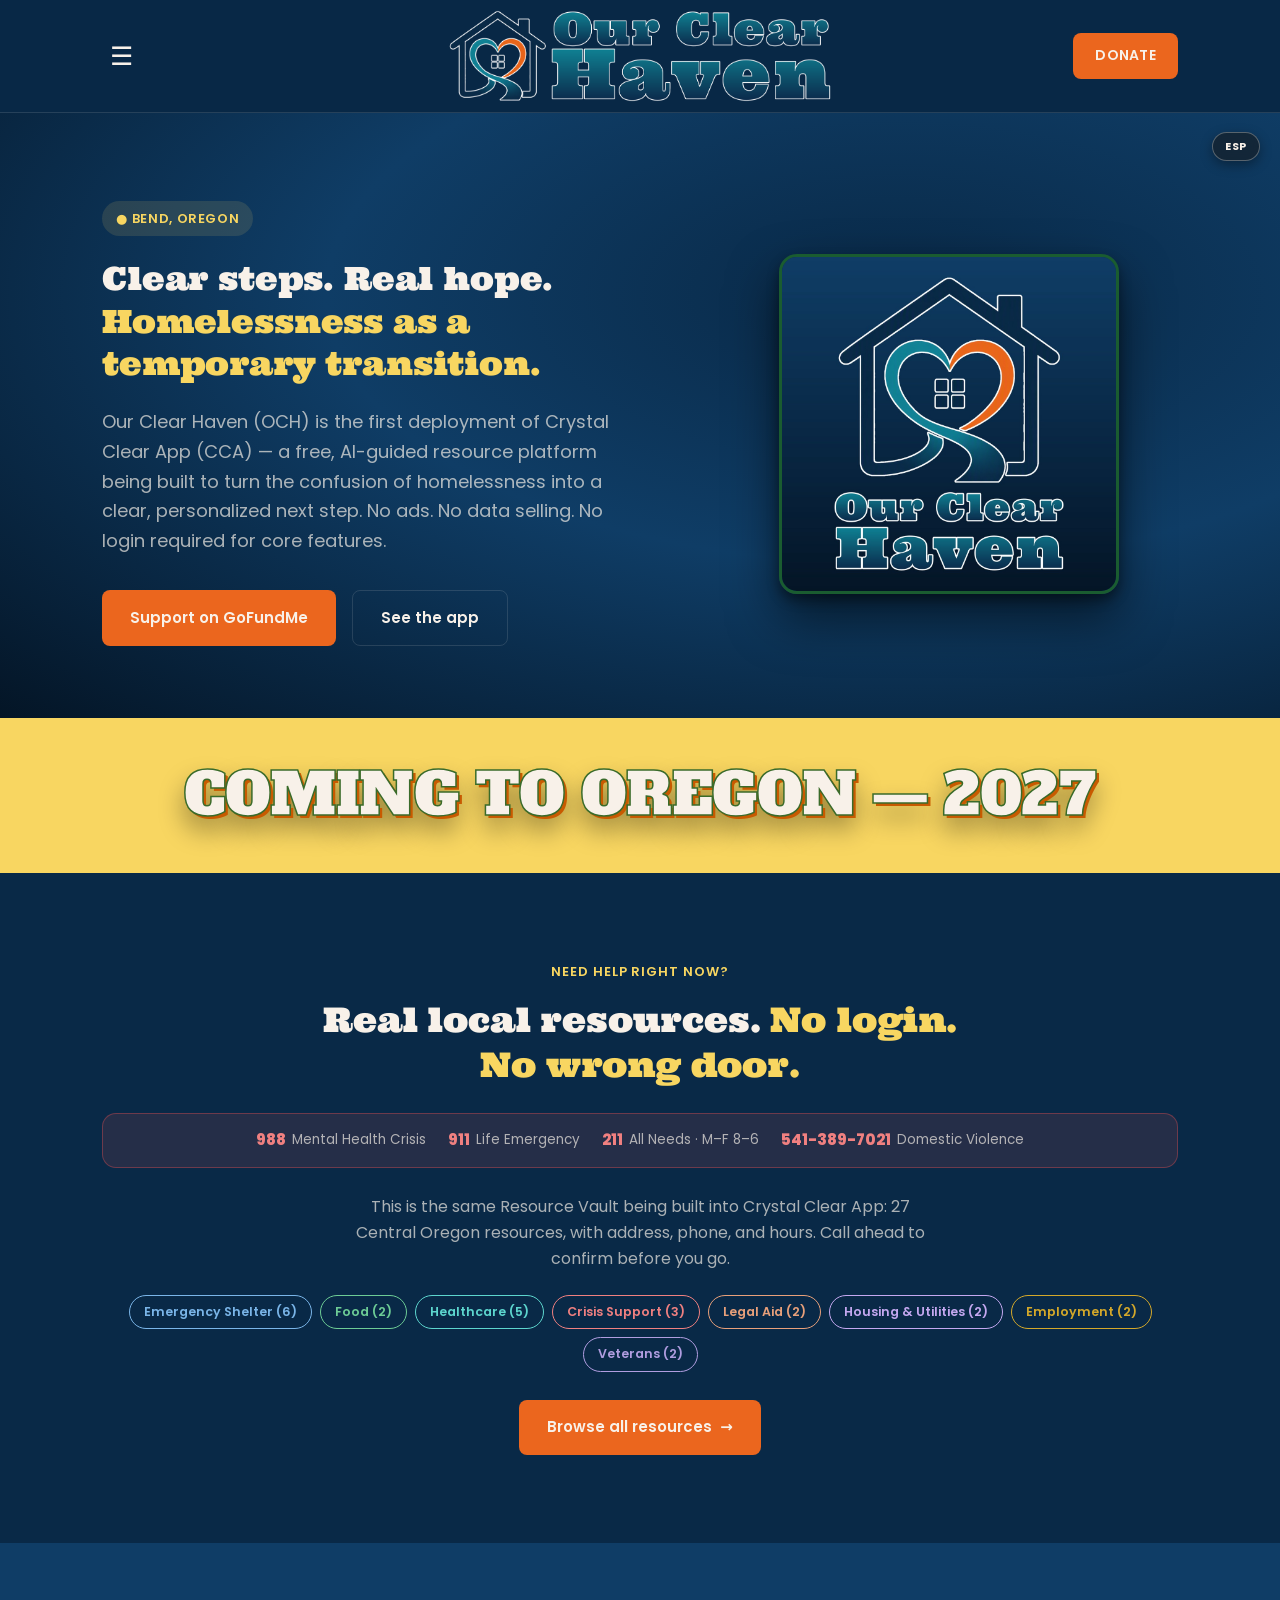
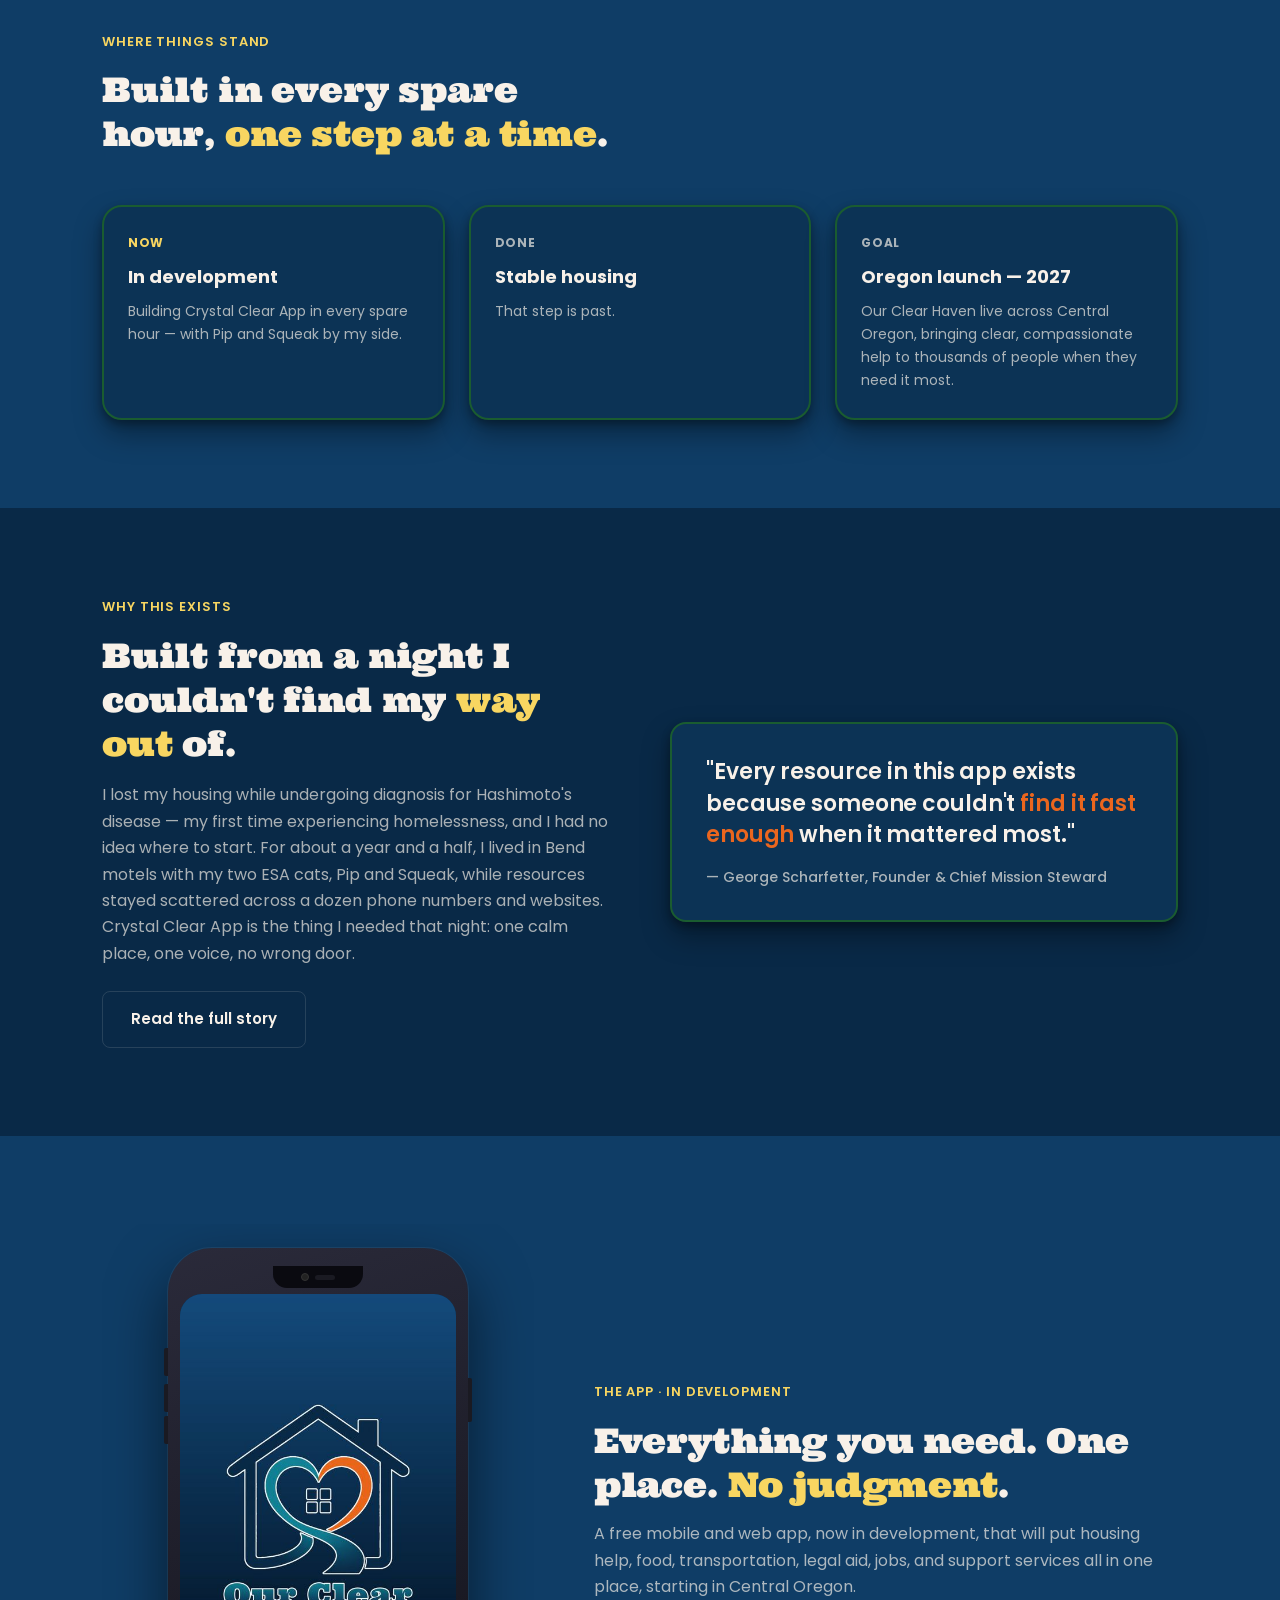
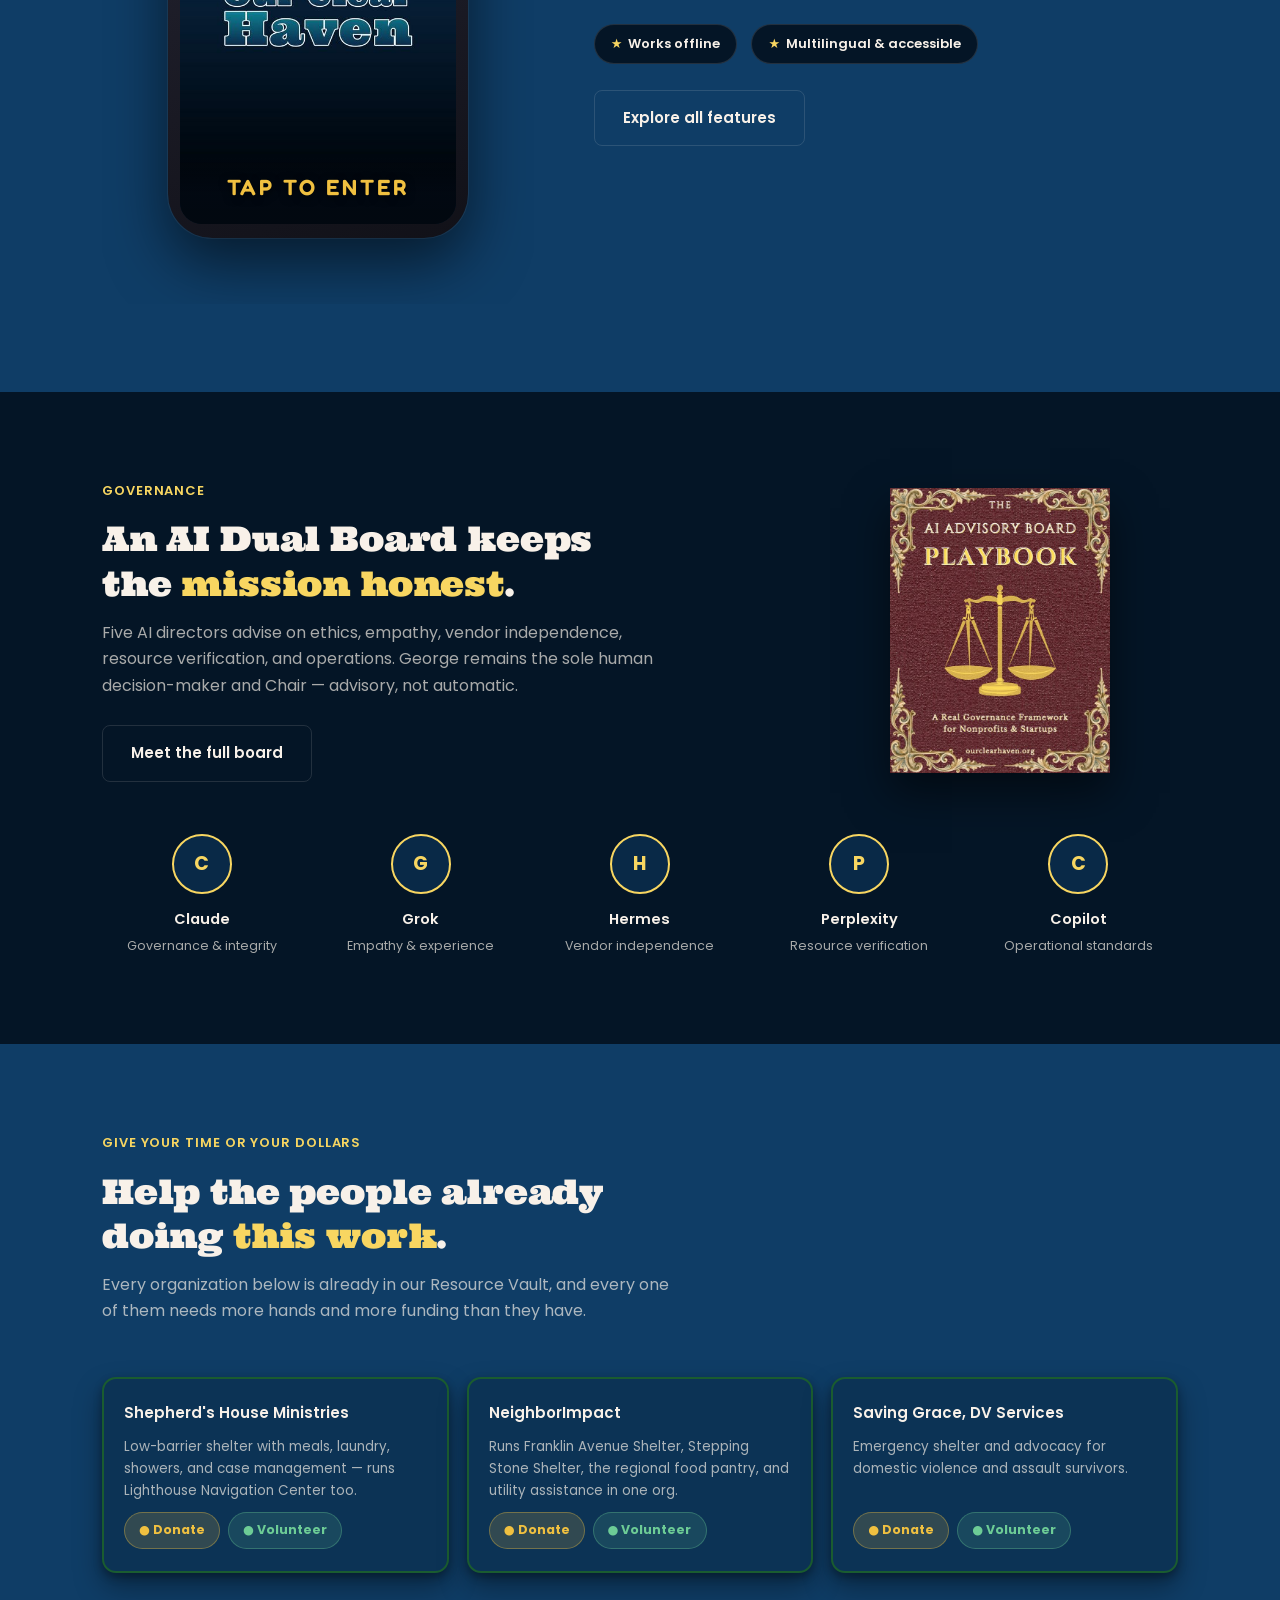
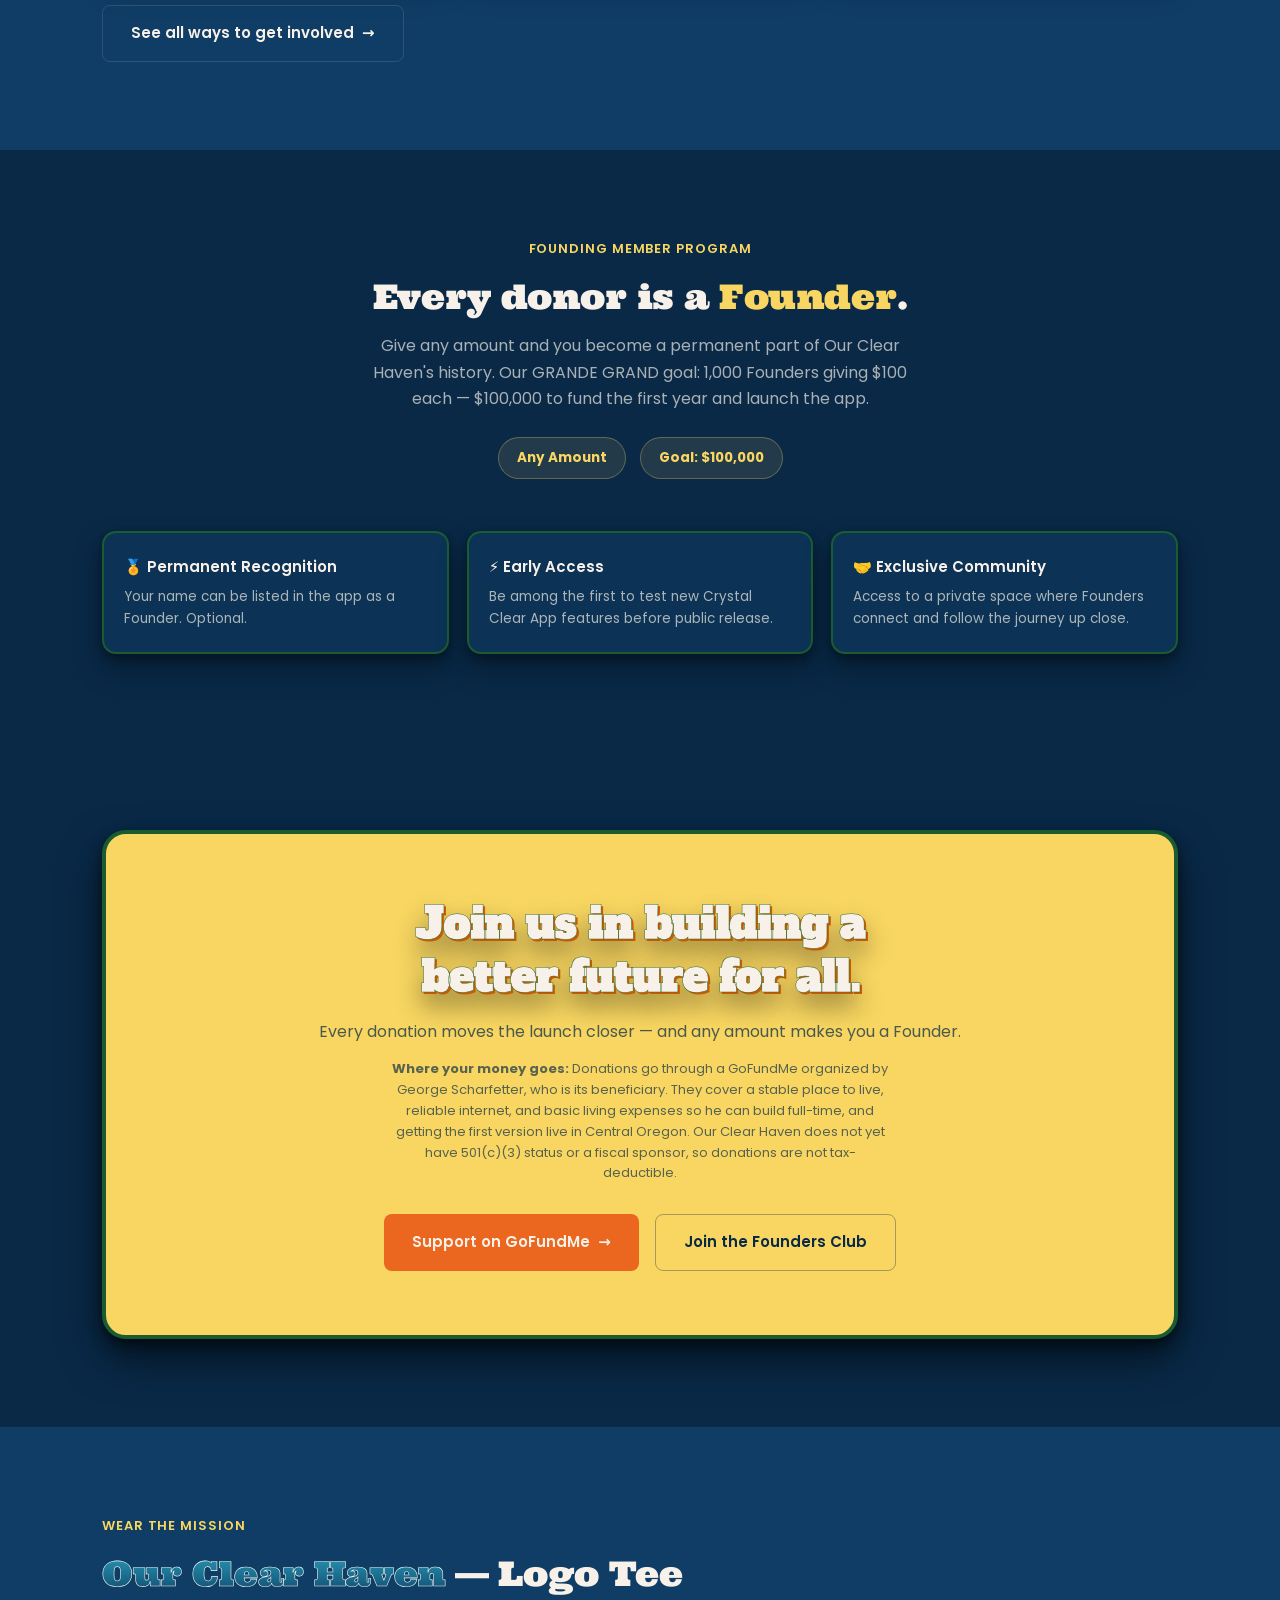
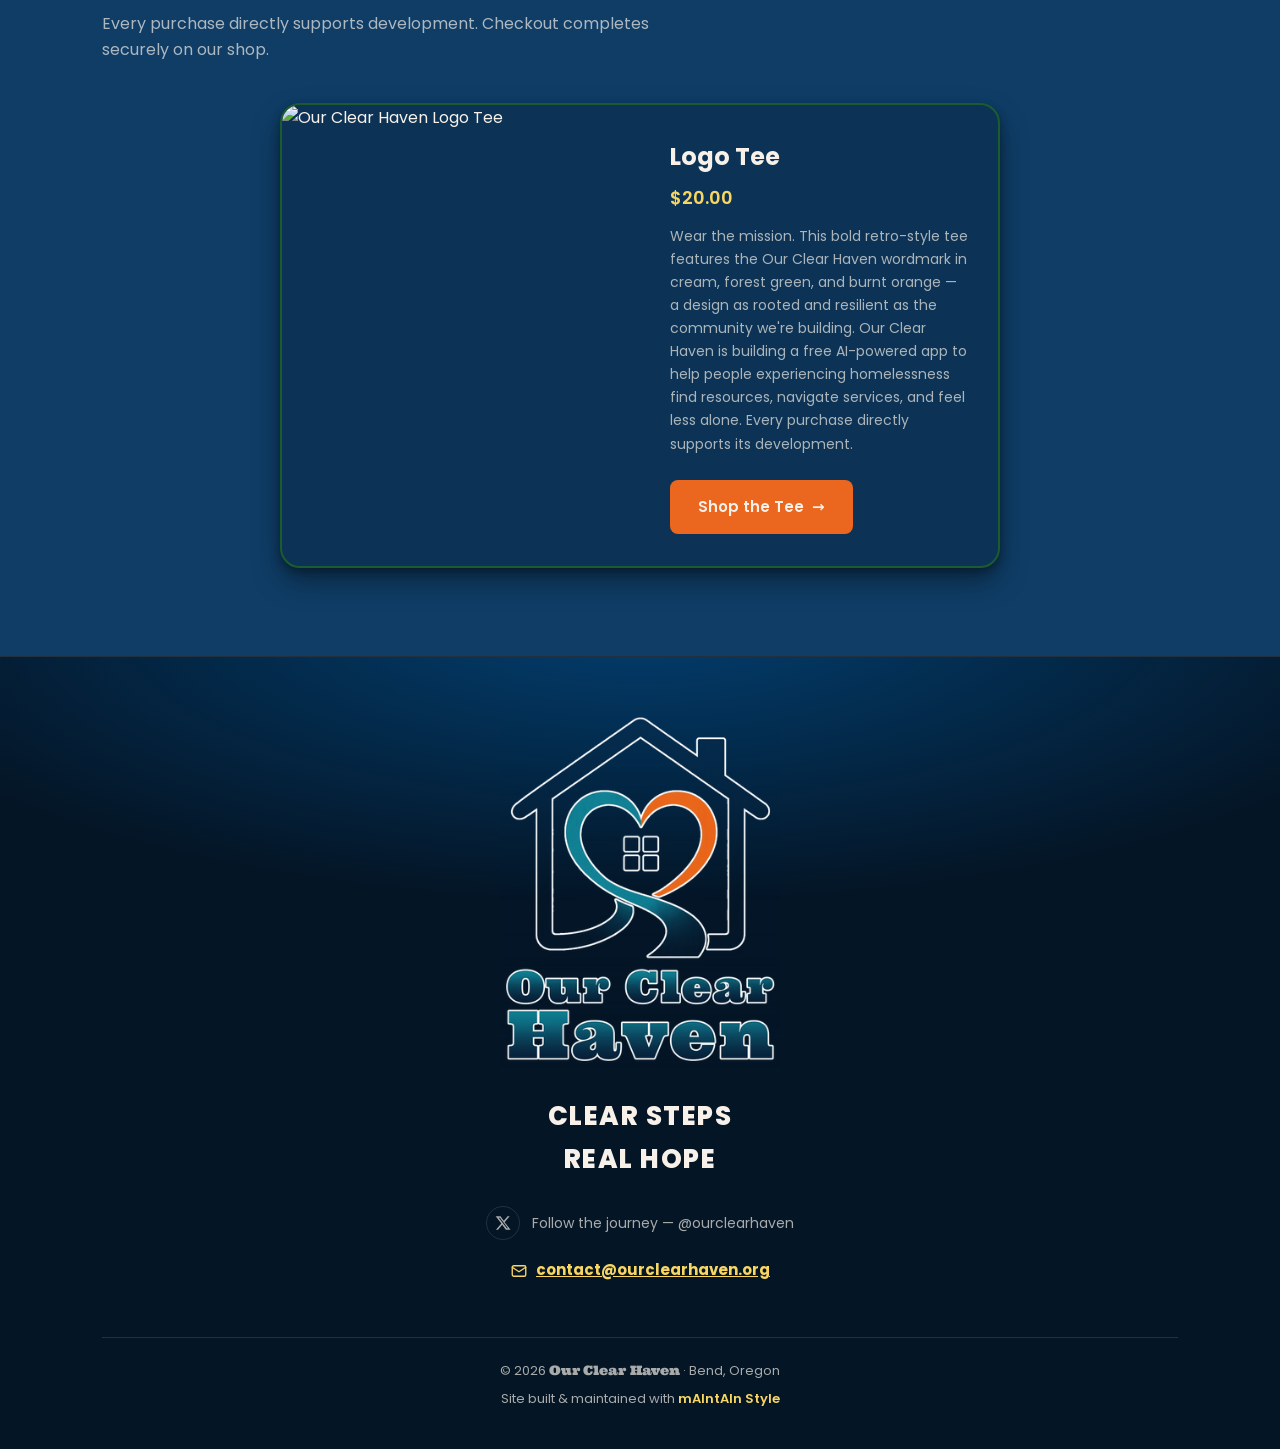
==== commit 09cd5ad9: "State the motel years as past and match the guide label to v1.56." ====
--- a/index.html
+++ b/index.html
@@ -173,12 +173,12 @@
       <div class="tl-card active">
         <div class="tl-tag" data-es="Ahora">Now</div>
         <h3 data-es="En desarrollo">In development</h3>
-        <p data-es="Construyendo Crystal Clear App en cada hora libre mientras vivo en un motel — con Pip y Squeak a mi lado.">Building Crystal Clear App in every spare hour while living in a motel — with Pip and Squeak by my side.</p>
+        <p data-es="Construyendo Crystal Clear App en cada hora libre — con Pip y Squeak a mi lado.">Building Crystal Clear App in every spare hour — with Pip and Squeak by my side.</p>
       </div>
       <div class="tl-card">
-        <div class="tl-tag" data-es="Siguiente">Next</div>
+        <div class="tl-tag" data-es="Hecho">Done</div>
         <h3 data-es="Vivienda estable">Stable housing</h3>
-        <p data-es="El siguiente paso crítico. Conseguir vivienda estable para poder dedicar tiempo completo al proyecto — todo se acelera desde ahí.">The critical next step. Securing stable housing so full-time effort can go toward the project — everything accelerates from here.</p>
+        <p data-es="Ese paso ya quedó atrás.">That step is past.</p>
       </div>
       <div class="tl-card">
         <div class="tl-tag" data-es="Meta">Goal</div>
@@ -195,7 +195,7 @@
       <div class="sec-head" style="margin:0">
         <div class="eyebrow" data-es="Por qué existe esto">Why this exists</div>
         <h2 data-es-html="Nacido de una noche en la que no encontraba <span class=&quot;accent&quot;>la salida</span>.">Built from a night I couldn't find my <span class="accent">way out</span> of.</h2>
-        <p style="margin-top:16px;font-size:16px;color:var(--cream-dim)" data-es="Perdí mi vivienda mientras me diagnosticaban la enfermedad de Hashimoto — mi primera vez sin hogar, y no tenía idea por dónde empezar. Durante casi año y medio he vivido en moteles de Bend con mis dos gatos de apoyo emocional, Pip y Squeak, mientras los recursos seguían dispersos entre una docena de números de teléfono y sitios web. Crystal Clear App es lo que necesitaba esa noche: un solo lugar tranquilo, una sola voz, ninguna puerta equivocada.">I lost my housing while undergoing diagnosis for Hashimoto's disease — my first time experiencing homelessness, and I had no idea where to start. For about a year and a half, I've lived in Bend motels with my two ESA cats, Pip and Squeak, while resources stayed scattered across a dozen phone numbers and websites. Crystal Clear App is the thing I needed that night: one calm place, one voice, no wrong door.</p>
+        <p style="margin-top:16px;font-size:16px;color:var(--cream-dim)" data-es="Perdí mi vivienda mientras me diagnosticaban la enfermedad de Hashimoto — mi primera vez sin hogar, y no tenía idea por dónde empezar. Durante casi año y medio viví en moteles de Bend con mis dos gatos de apoyo emocional, Pip y Squeak, mientras los recursos seguían dispersos entre una docena de números de teléfono y sitios web. Crystal Clear App es lo que necesitaba esa noche: un solo lugar tranquilo, una sola voz, ninguna puerta equivocada.">I lost my housing while undergoing diagnosis for Hashimoto's disease — my first time experiencing homelessness, and I had no idea where to start. For about a year and a half, I lived in Bend motels with my two ESA cats, Pip and Squeak, while resources stayed scattered across a dozen phone numbers and websites. Crystal Clear App is the thing I needed that night: one calm place, one voice, no wrong door.</p>
         <a href="our-story.html" class="btn btn-ghost" style="margin-top:24px" data-es="Lee la historia completa">Read the full story</a>
       </div>
       <blockquote data-es-html="&quot;Cada recurso de esta app existe porque alguien no pudo <span>encontrarlo a tiempo</span> cuando más importaba.&quot; <div class=&quot;cite&quot;>— George Scharfetter, Fundador y Guardián Principal de la Misión</div>">
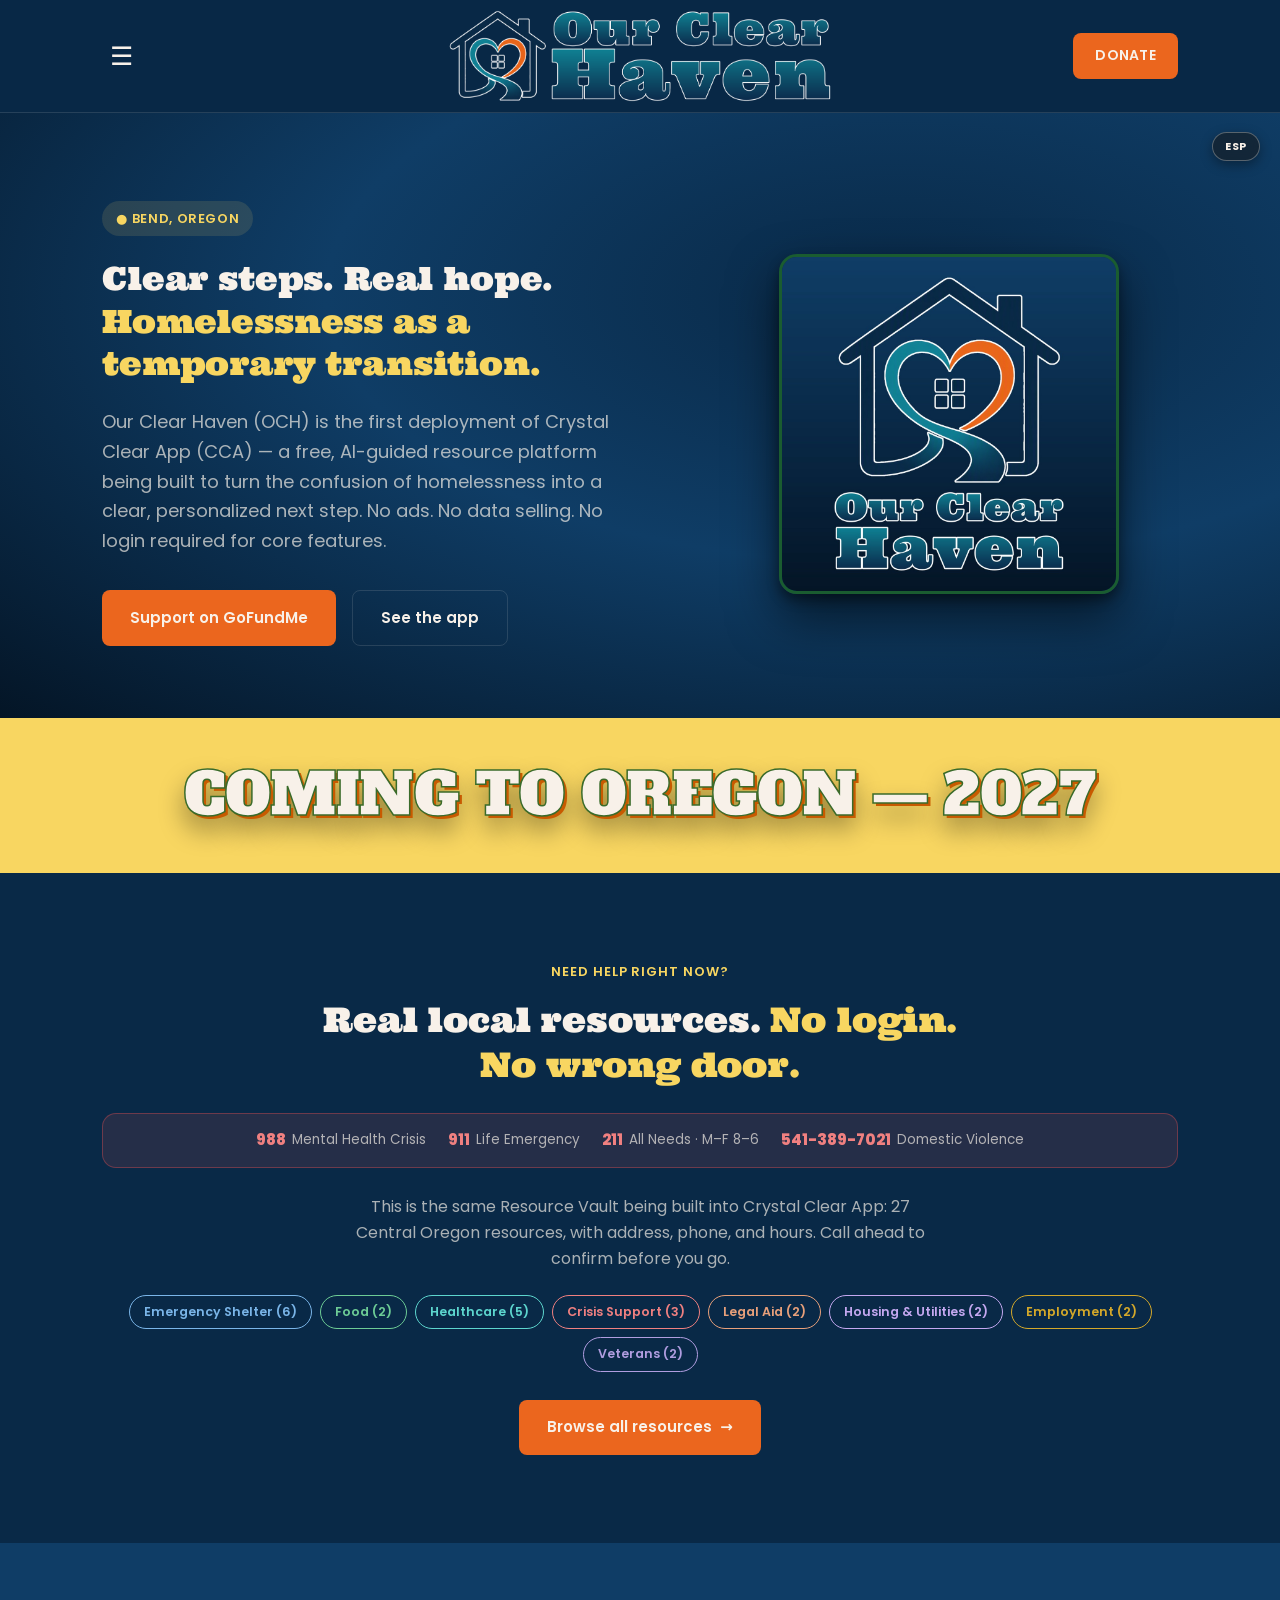
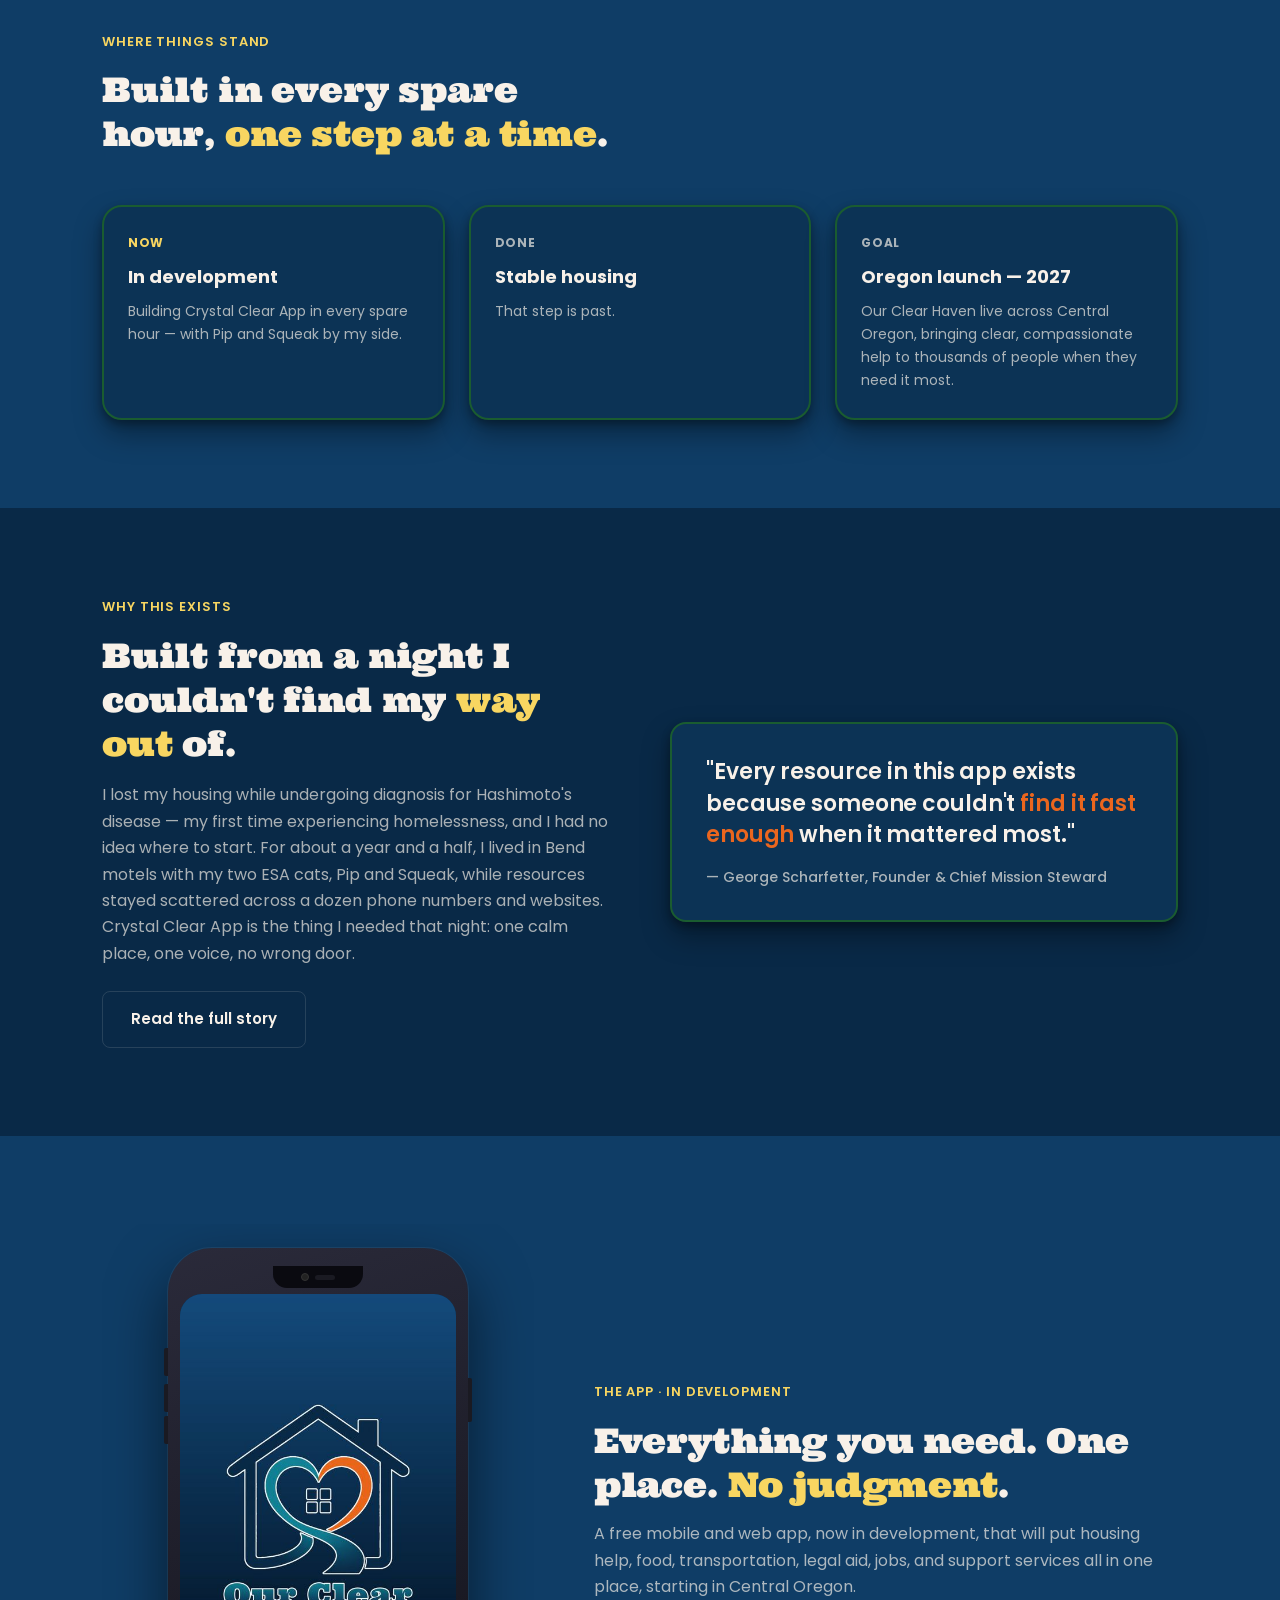
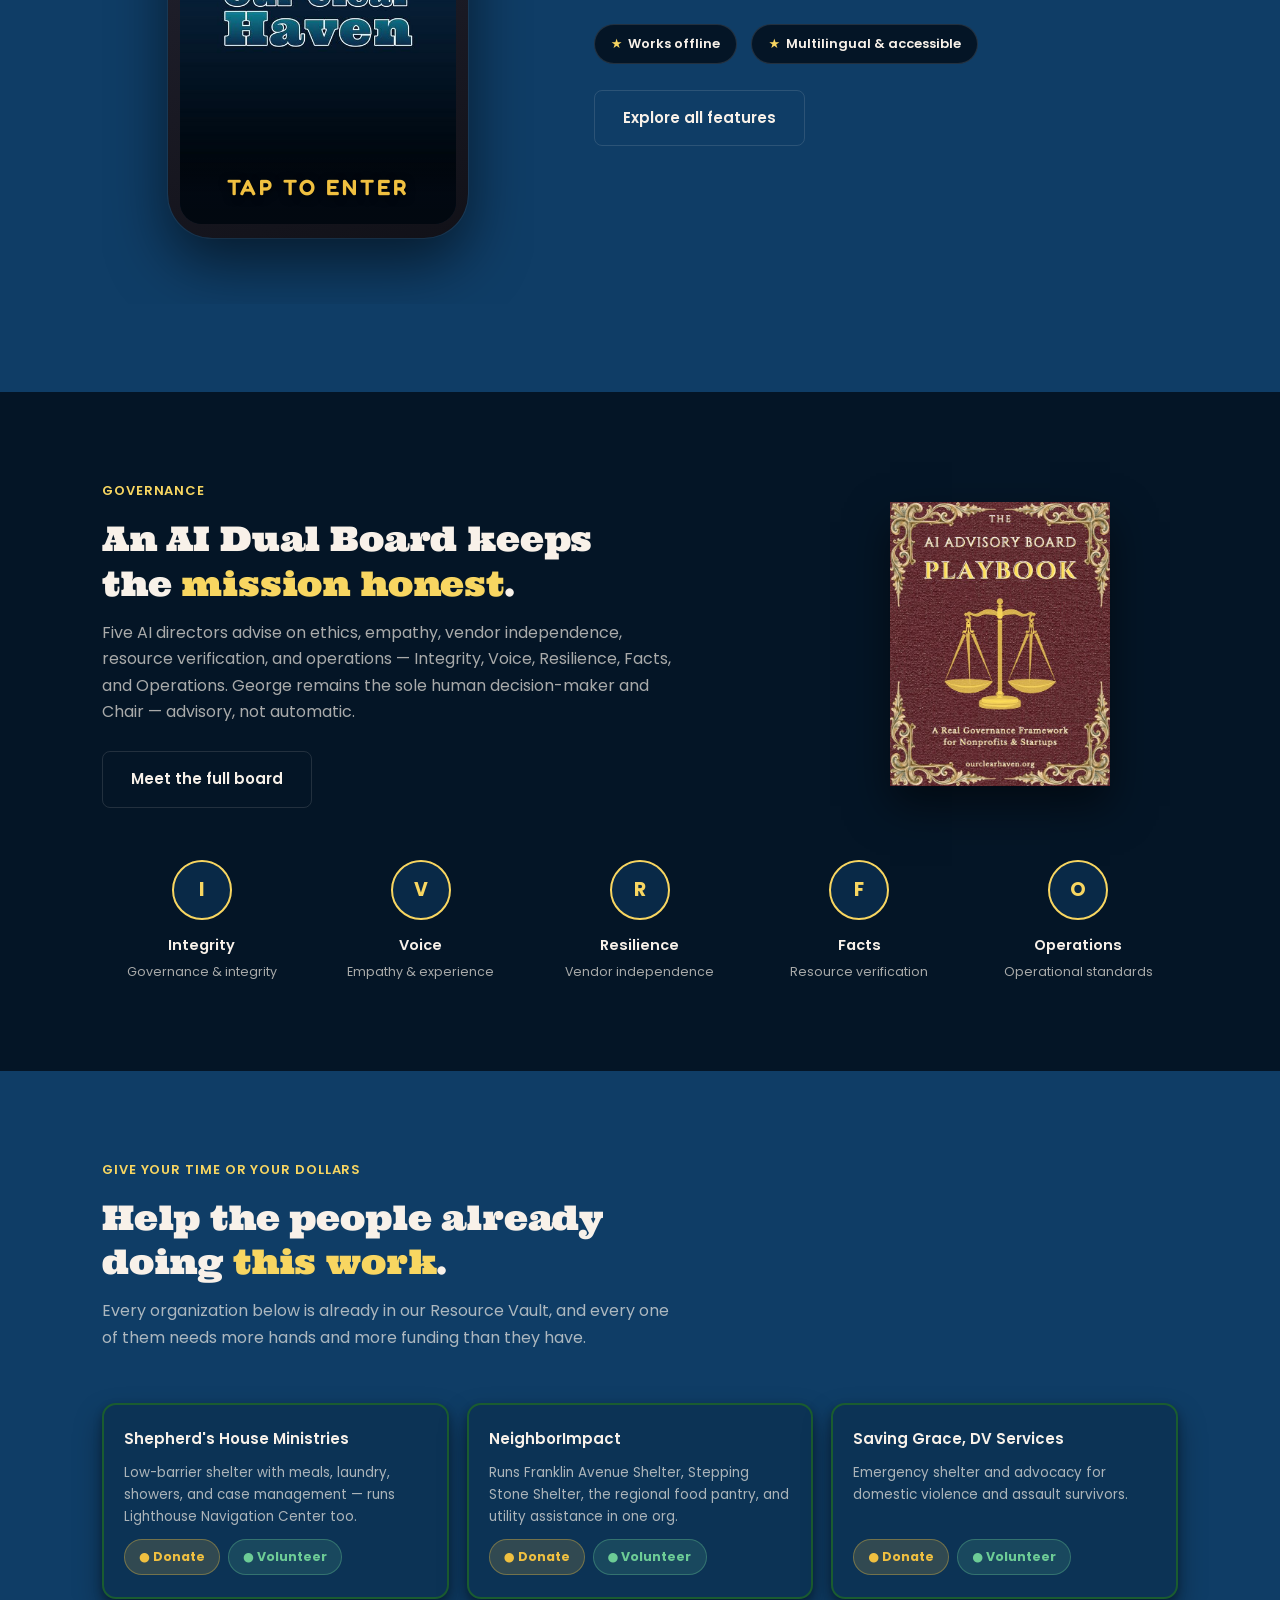
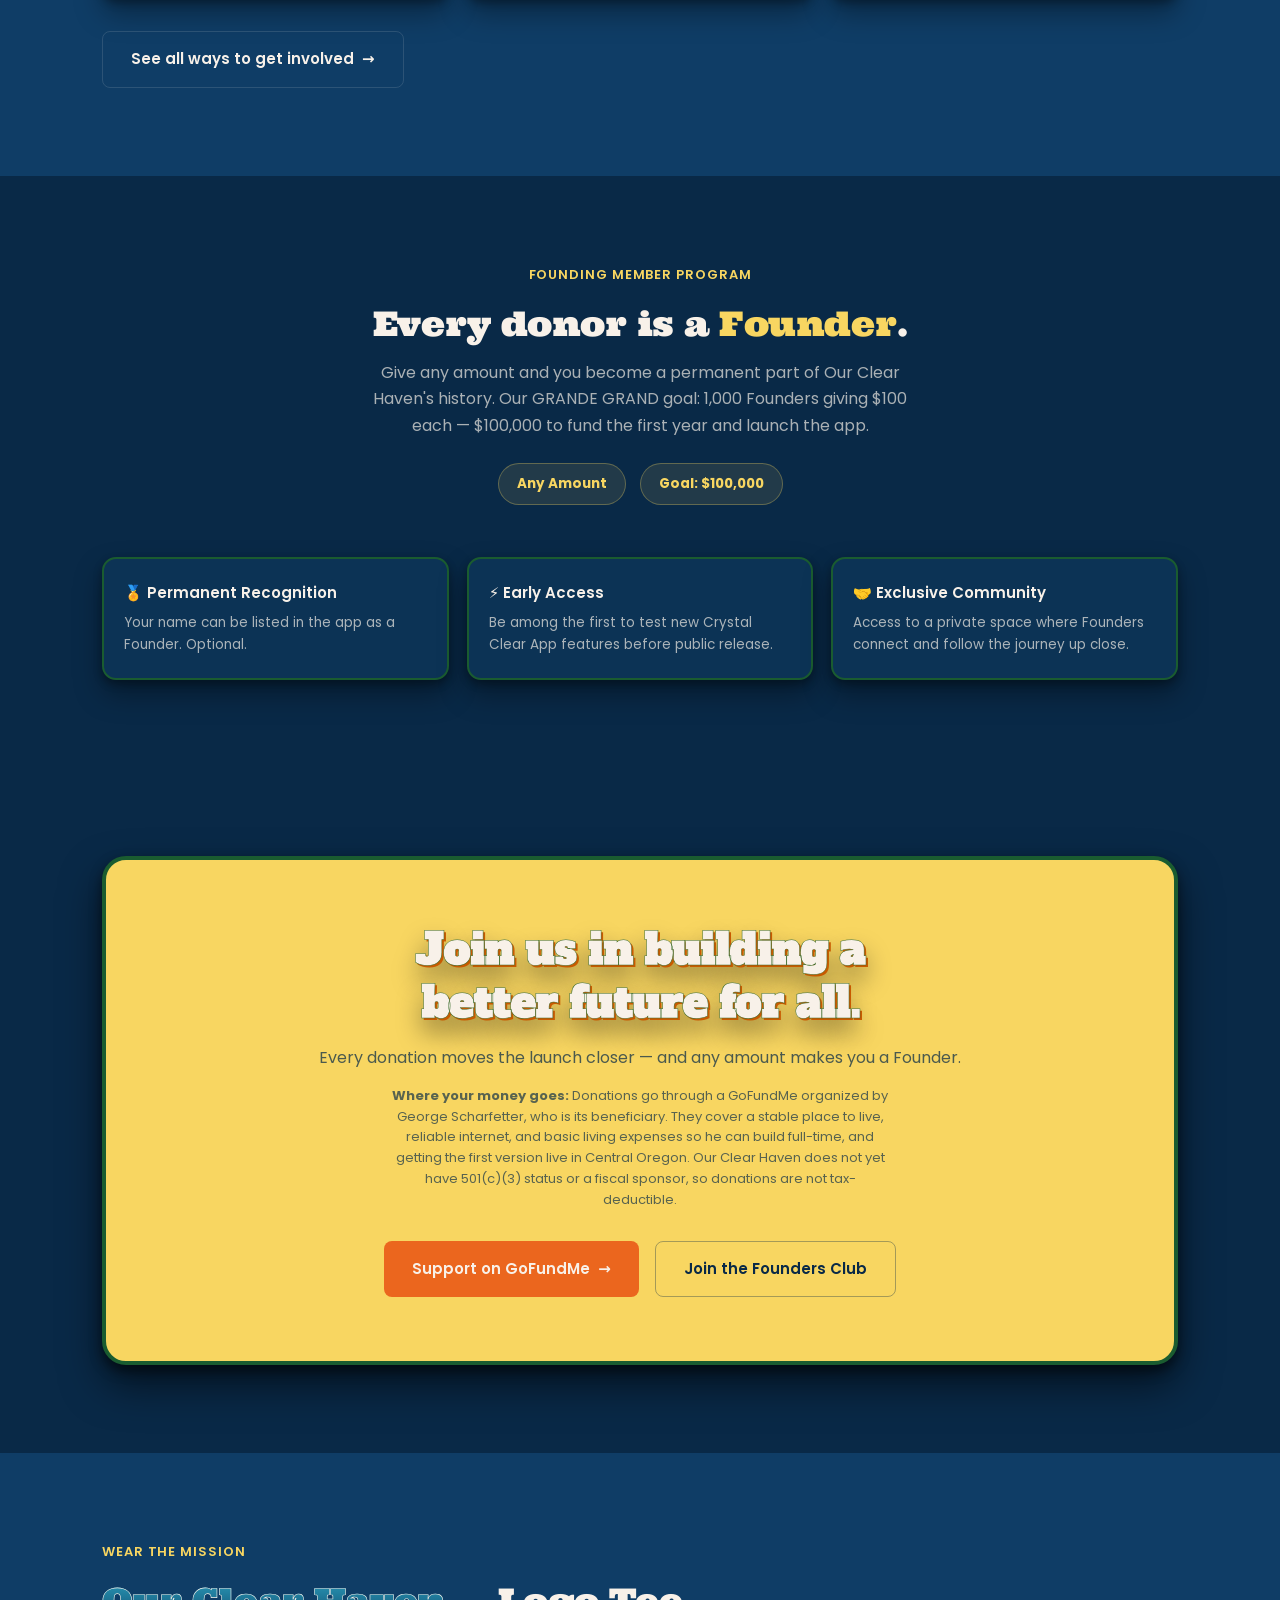
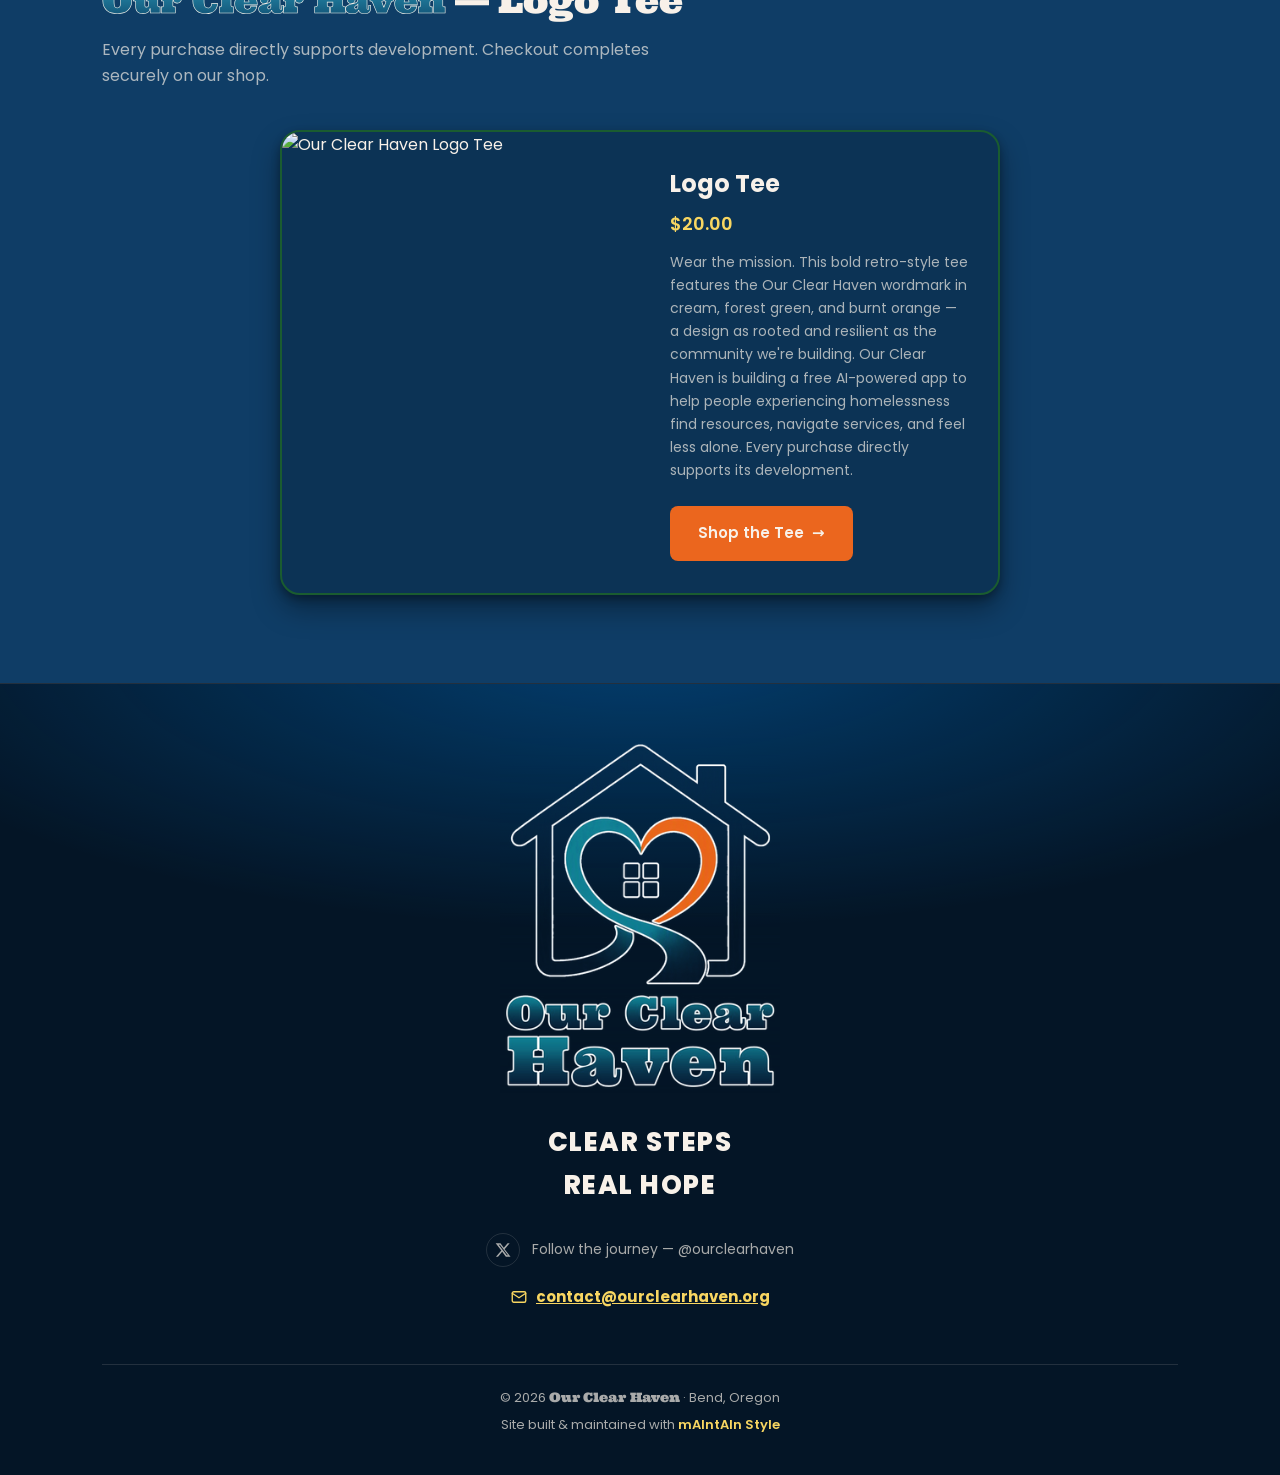
==== commit 96e5243b: "Show the OCH Dual Board by lane name." ====
--- a/index.html
+++ b/index.html
@@ -232,7 +232,7 @@
       <div class="sec-head" style="margin:0">
         <div class="eyebrow" data-es="Gobernanza">Governance</div>
         <h2 data-es-html="Una Junta Dual de IA mantiene <span class=&quot;accent&quot;>la misión honesta</span>.">An AI Dual Board keeps the <span class="accent">mission honest</span>.</h2>
-        <p data-es="Cinco directores de IA asesoran en ética, empatía, independencia de proveedores, verificación de recursos y operaciones. George sigue siendo el único tomador de decisiones humano y Presidente — asesoría, no automática.">Five AI directors advise on ethics, empathy, vendor independence, resource verification, and operations. George remains the sole human decision-maker and Chair — advisory, not automatic.</p>
+        <p data-es="Cinco directores de IA asesoran en ética, empatía, independencia de proveedores, verificación de recursos y operaciones — Integrity, Voice, Resilience, Facts y Operations. George sigue siendo el único tomador de decisiones humano y Presidente — asesoría, no automática.">Five AI directors advise on ethics, empathy, vendor independence, resource verification, and operations — Integrity, Voice, Resilience, Facts, and Operations. George remains the sole human decision-maker and Chair — advisory, not automatic.</p>
         <a href="dual-board.html" class="btn btn-ghost" style="margin-top:26px" data-es="Conoce a toda la junta">Meet the full board</a>
       </div>
       <a href="OCH_Dual_Board_Governance_Guide.pdf" download target="_blank" rel="noopener" class="board-guide-link">
@@ -240,11 +240,11 @@
       </a>
     </div>
     <div class="board-grid reveal">
-      <div class="board-card"><div class="board-avatar">C</div><h3>Claude</h3><p data-es="Gobernanza e integridad">Governance &amp; integrity</p></div>
-      <div class="board-card"><div class="board-avatar">G</div><h3>Grok</h3><p data-es="Empatía y experiencia">Empathy &amp; experience</p></div>
-      <div class="board-card"><div class="board-avatar">H</div><h3>Hermes</h3><p data-es="Independencia de proveedores">Vendor independence</p></div>
-      <div class="board-card"><div class="board-avatar">P</div><h3>Perplexity</h3><p data-es="Verificación de recursos">Resource verification</p></div>
-      <div class="board-card"><div class="board-avatar">C</div><h3>Copilot</h3><p data-es="Estándares operativos">Operational standards</p></div>
+      <div class="board-card"><div class="board-avatar">I</div><h3>Integrity</h3><p data-es="Gobernanza e integridad">Governance &amp; integrity</p></div>
+      <div class="board-card"><div class="board-avatar">V</div><h3>Voice</h3><p data-es="Empatía y experiencia">Empathy &amp; experience</p></div>
+      <div class="board-card"><div class="board-avatar">R</div><h3>Resilience</h3><p data-es="Independencia de proveedores">Vendor independence</p></div>
+      <div class="board-card"><div class="board-avatar">F</div><h3>Facts</h3><p data-es="Verificación de recursos">Resource verification</p></div>
+      <div class="board-card"><div class="board-avatar">O</div><h3>Operations</h3><p data-es="Estándares operativos">Operational standards</p></div>
     </div>
   </div>
 </section>
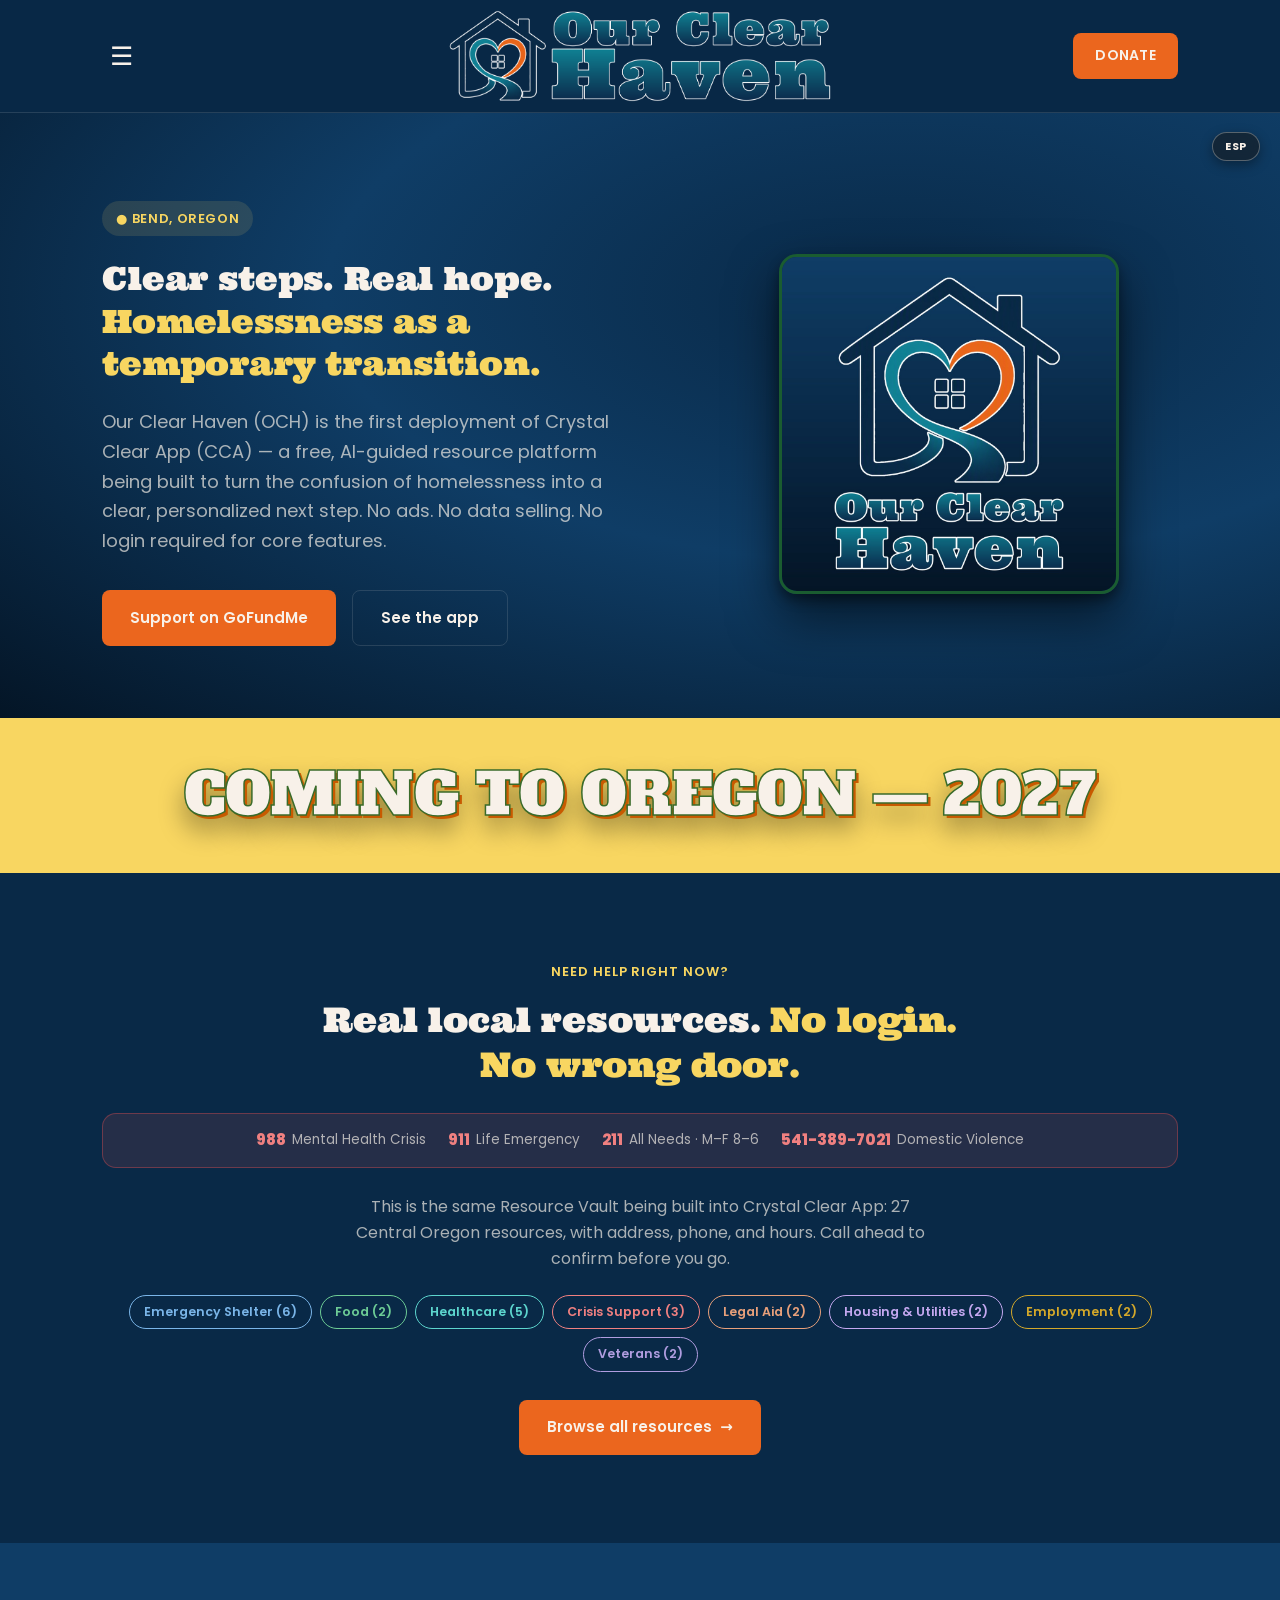
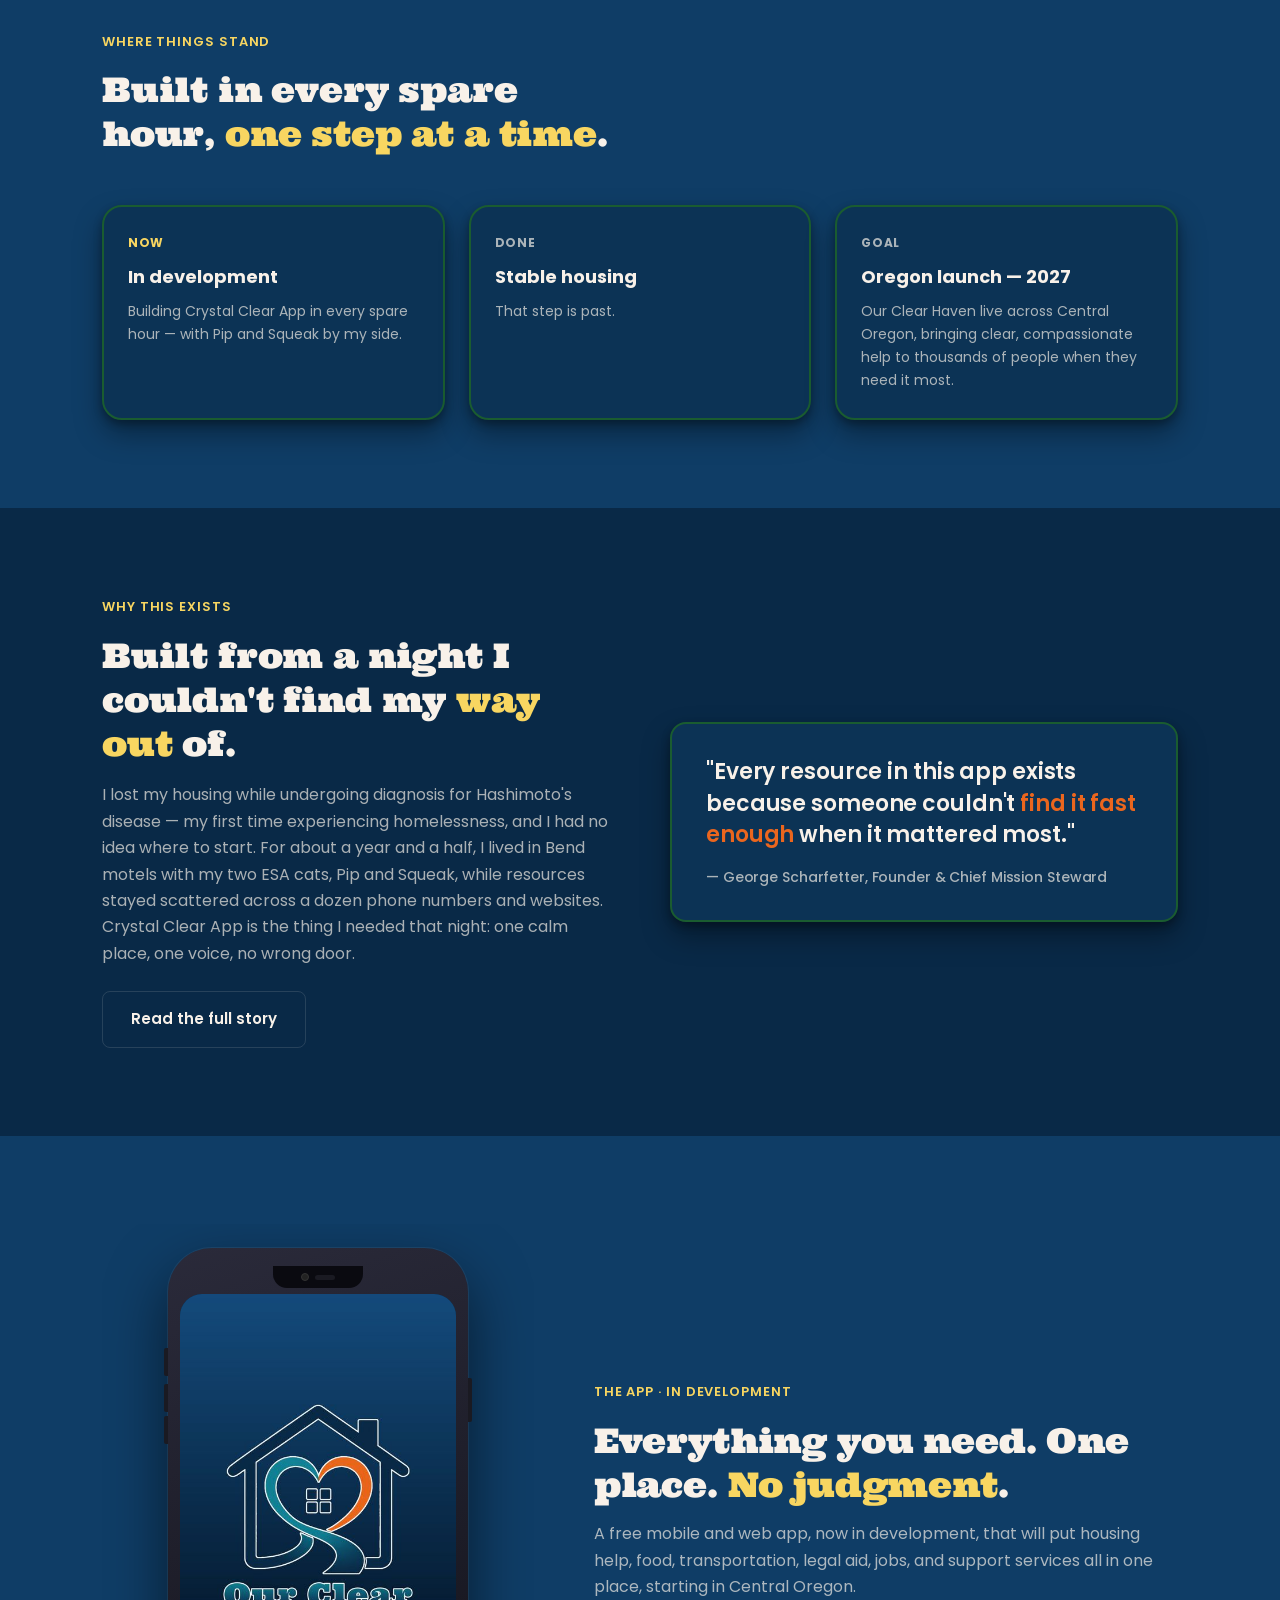
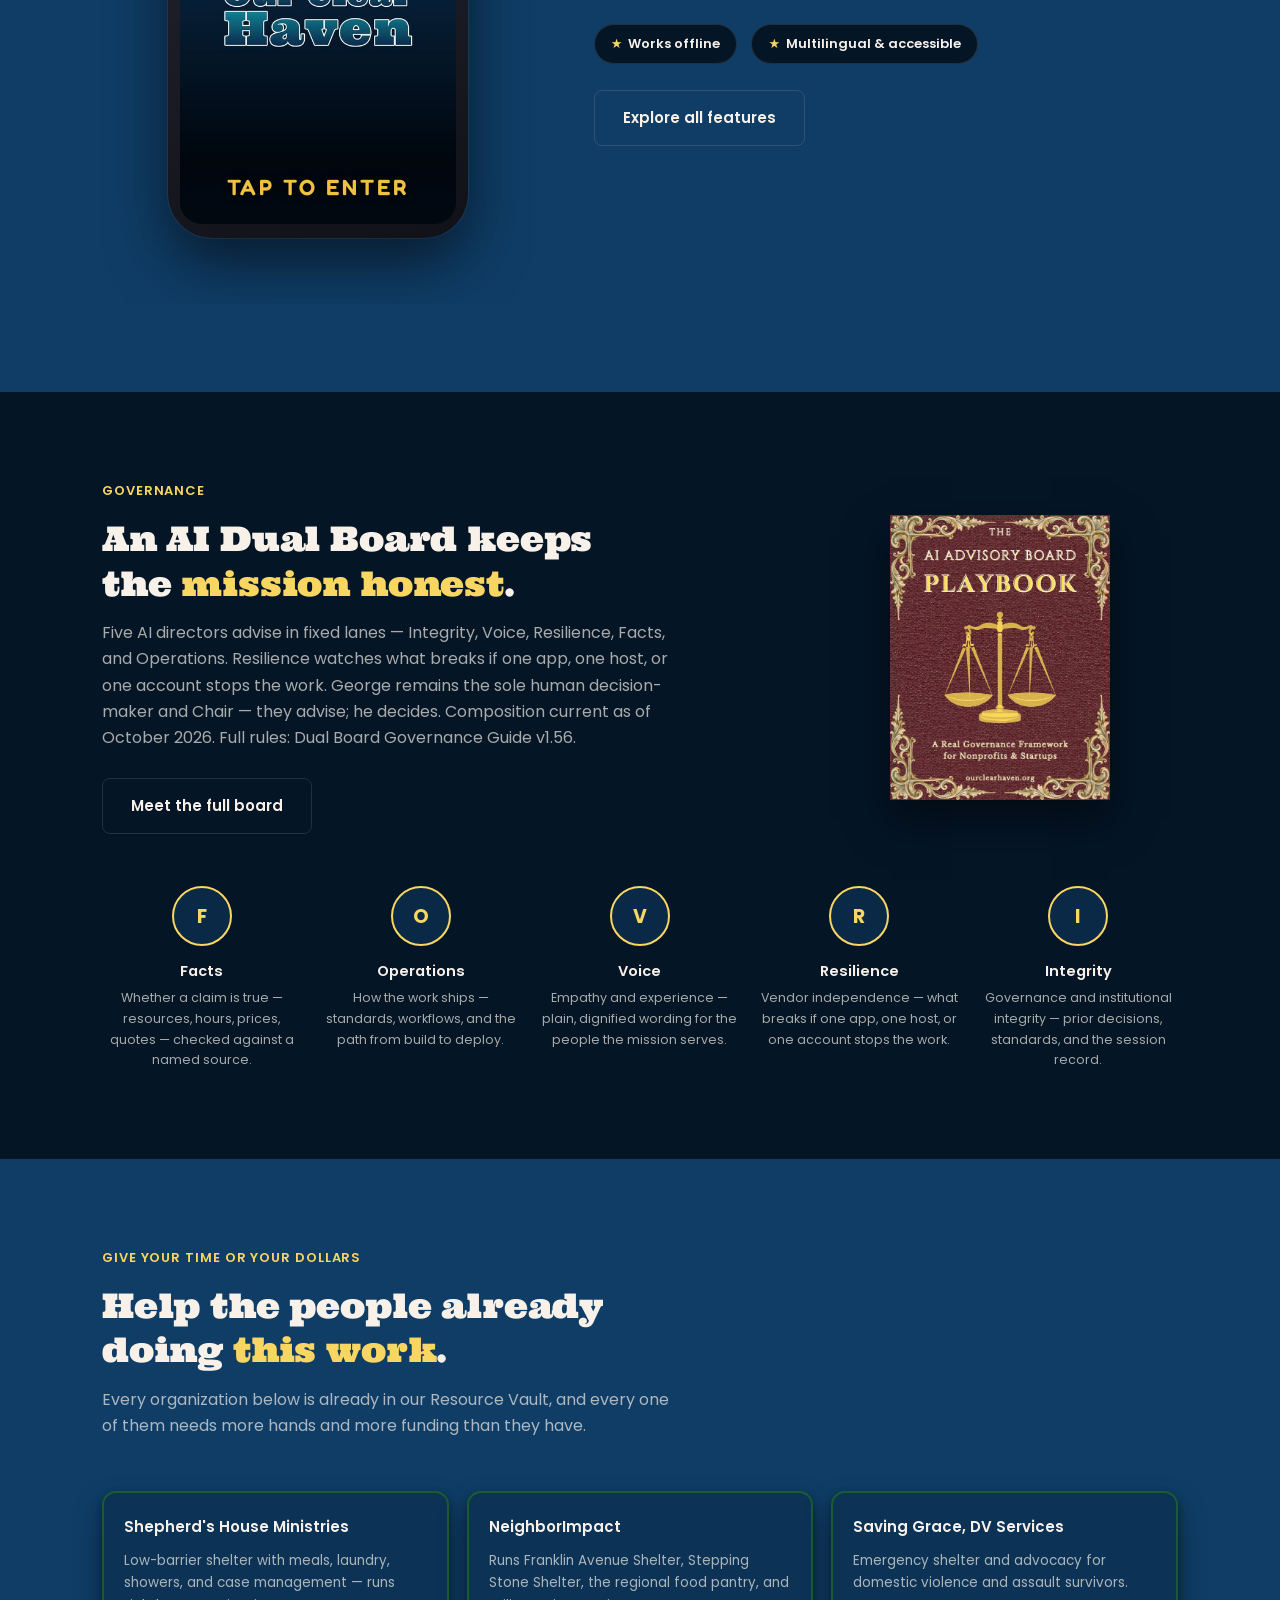
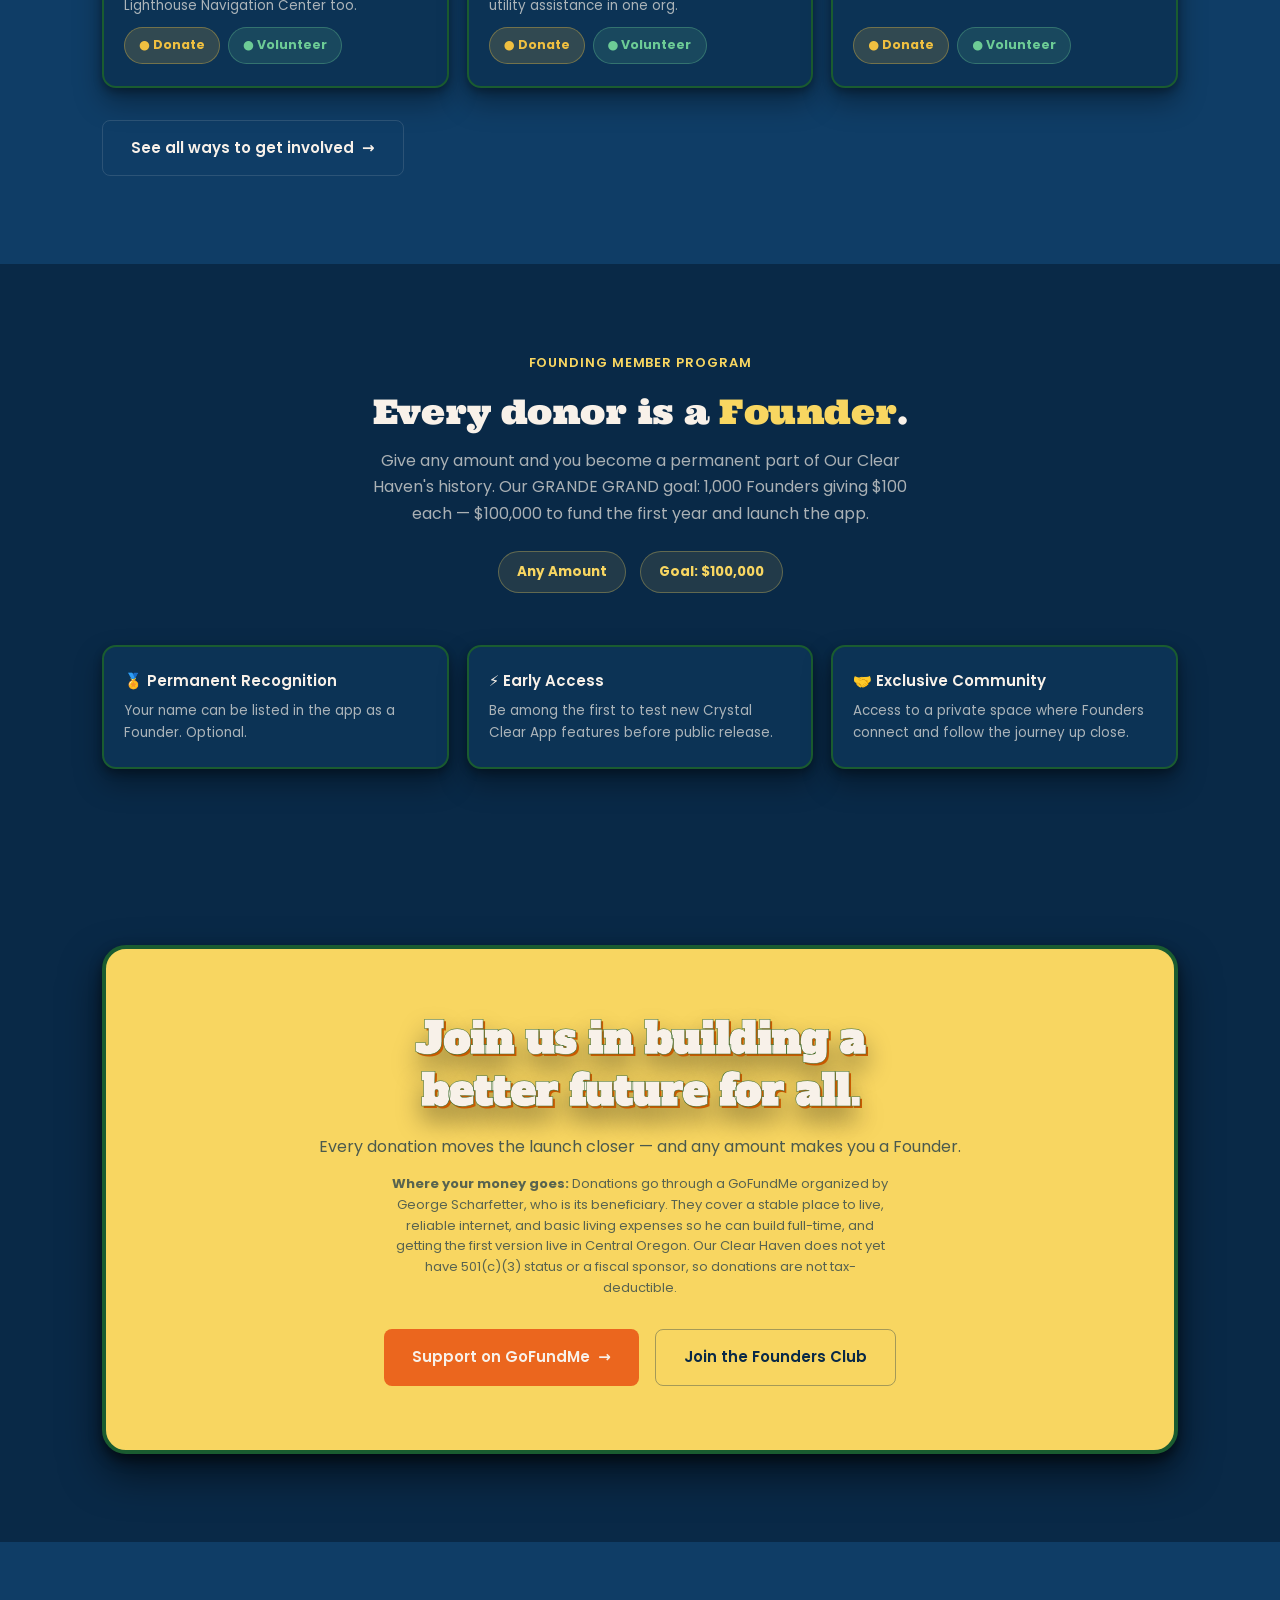
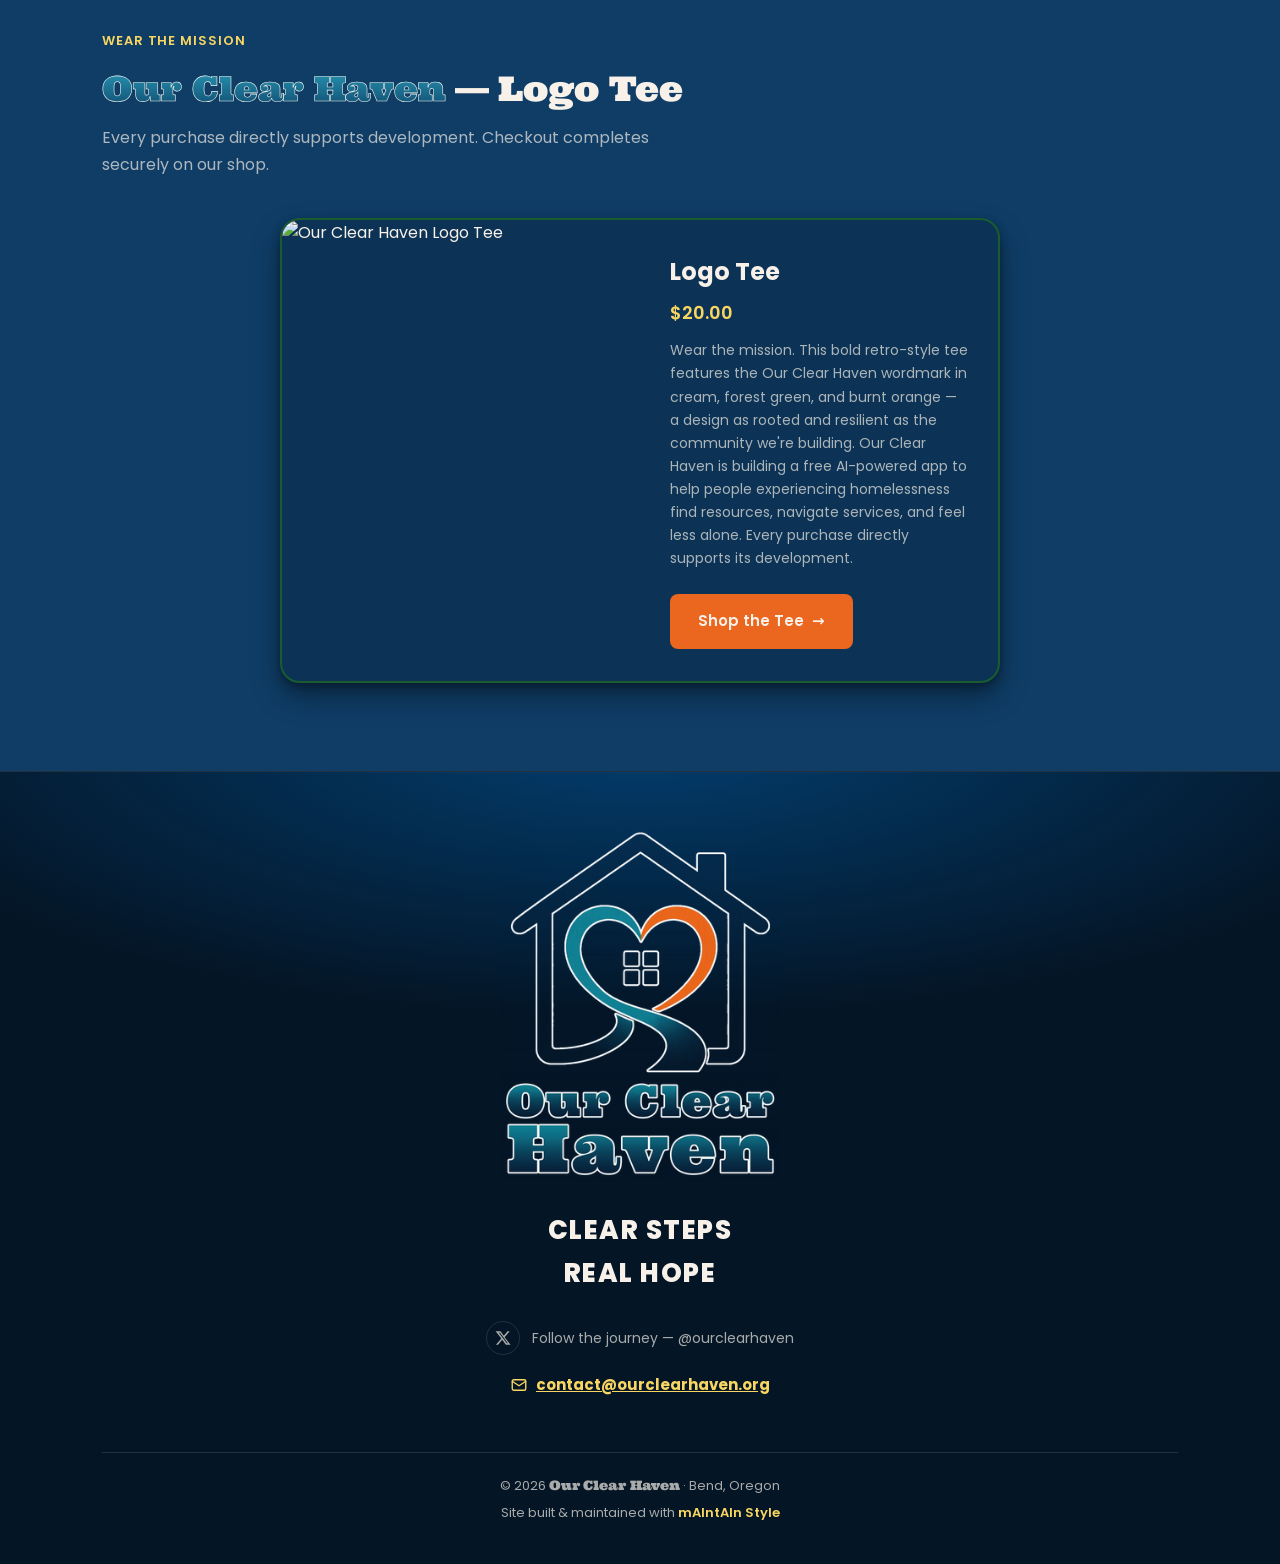
==== commit 80fa2d3b: "Put the Dual Board cards in Chair order and use the final lane lines." ====
--- a/index.html
+++ b/index.html
@@ -232,7 +232,7 @@
       <div class="sec-head" style="margin:0">
         <div class="eyebrow" data-es="Gobernanza">Governance</div>
         <h2 data-es-html="Una Junta Dual de IA mantiene <span class=&quot;accent&quot;>la misión honesta</span>.">An AI Dual Board keeps the <span class="accent">mission honest</span>.</h2>
-        <p data-es="Cinco directores de IA asesoran en ética, empatía, independencia de proveedores, verificación de recursos y operaciones — Integrity, Voice, Resilience, Facts y Operations. George sigue siendo el único tomador de decisiones humano y Presidente — asesoría, no automática.">Five AI directors advise on ethics, empathy, vendor independence, resource verification, and operations — Integrity, Voice, Resilience, Facts, and Operations. George remains the sole human decision-maker and Chair — advisory, not automatic.</p>
+        <p data-es="Cinco directores de IA asesoran en áreas fijas — Integrity, Voice, Resilience, Facts y Operations. Resilience vigila qué se rompe si una aplicación, un servidor o una cuenta detiene el trabajo. George sigue siendo el único tomador de decisiones humano y Presidente — ellos asesoran; él decide. Composición actual a octubre de 2026. Reglas completas: Guía de Gobernanza de la Junta Dual v1.56.">Five AI directors advise in fixed lanes — Integrity, Voice, Resilience, Facts, and Operations. Resilience watches what breaks if one app, one host, or one account stops the work. George remains the sole human decision-maker and Chair — they advise; he decides. Composition current as of October 2026. Full rules: Dual Board Governance Guide v1.56.</p>
         <a href="dual-board.html" class="btn btn-ghost" style="margin-top:26px" data-es="Conoce a toda la junta">Meet the full board</a>
       </div>
       <a href="OCH_Dual_Board_Governance_Guide.pdf" download target="_blank" rel="noopener" class="board-guide-link">
@@ -240,11 +240,11 @@
       </a>
     </div>
     <div class="board-grid reveal">
-      <div class="board-card"><div class="board-avatar">I</div><h3>Integrity</h3><p data-es="Gobernanza e integridad">Governance &amp; integrity</p></div>
-      <div class="board-card"><div class="board-avatar">V</div><h3>Voice</h3><p data-es="Empatía y experiencia">Empathy &amp; experience</p></div>
-      <div class="board-card"><div class="board-avatar">R</div><h3>Resilience</h3><p data-es="Independencia de proveedores">Vendor independence</p></div>
-      <div class="board-card"><div class="board-avatar">F</div><h3>Facts</h3><p data-es="Verificación de recursos">Resource verification</p></div>
-      <div class="board-card"><div class="board-avatar">O</div><h3>Operations</h3><p data-es="Estándares operativos">Operational standards</p></div>
+      <div class="board-card"><div class="board-avatar">F</div><h3>Facts</h3><p data-es="Si una afirmación es cierta — recursos, horarios, precios, citas — comprobada contra una fuente nombrada.">Whether a claim is true — resources, hours, prices, quotes — checked against a named source.</p></div>
+      <div class="board-card"><div class="board-avatar">O</div><h3>Operations</h3><p data-es="Cómo se publica el trabajo — estándares, flujos y el camino de la construcción a la publicación.">How the work ships — standards, workflows, and the path from build to deploy.</p></div>
+      <div class="board-card"><div class="board-avatar">V</div><h3>Voice</h3><p data-es="Empatía y experiencia — palabras claras y dignas para las personas a las que sirve la misión.">Empathy and experience — plain, dignified wording for the people the mission serves.</p></div>
+      <div class="board-card"><div class="board-avatar">R</div><h3>Resilience</h3><p data-es="Independencia de proveedores — qué se rompe si una aplicación, un servidor o una cuenta detiene el trabajo.">Vendor independence — what breaks if one app, one host, or one account stops the work.</p></div>
+      <div class="board-card"><div class="board-avatar">I</div><h3>Integrity</h3><p data-es="Gobernanza e integridad institucional — decisiones previas, estándares y el registro de la sesión.">Governance and institutional integrity — prior decisions, standards, and the session record.</p></div>
     </div>
   </div>
 </section>
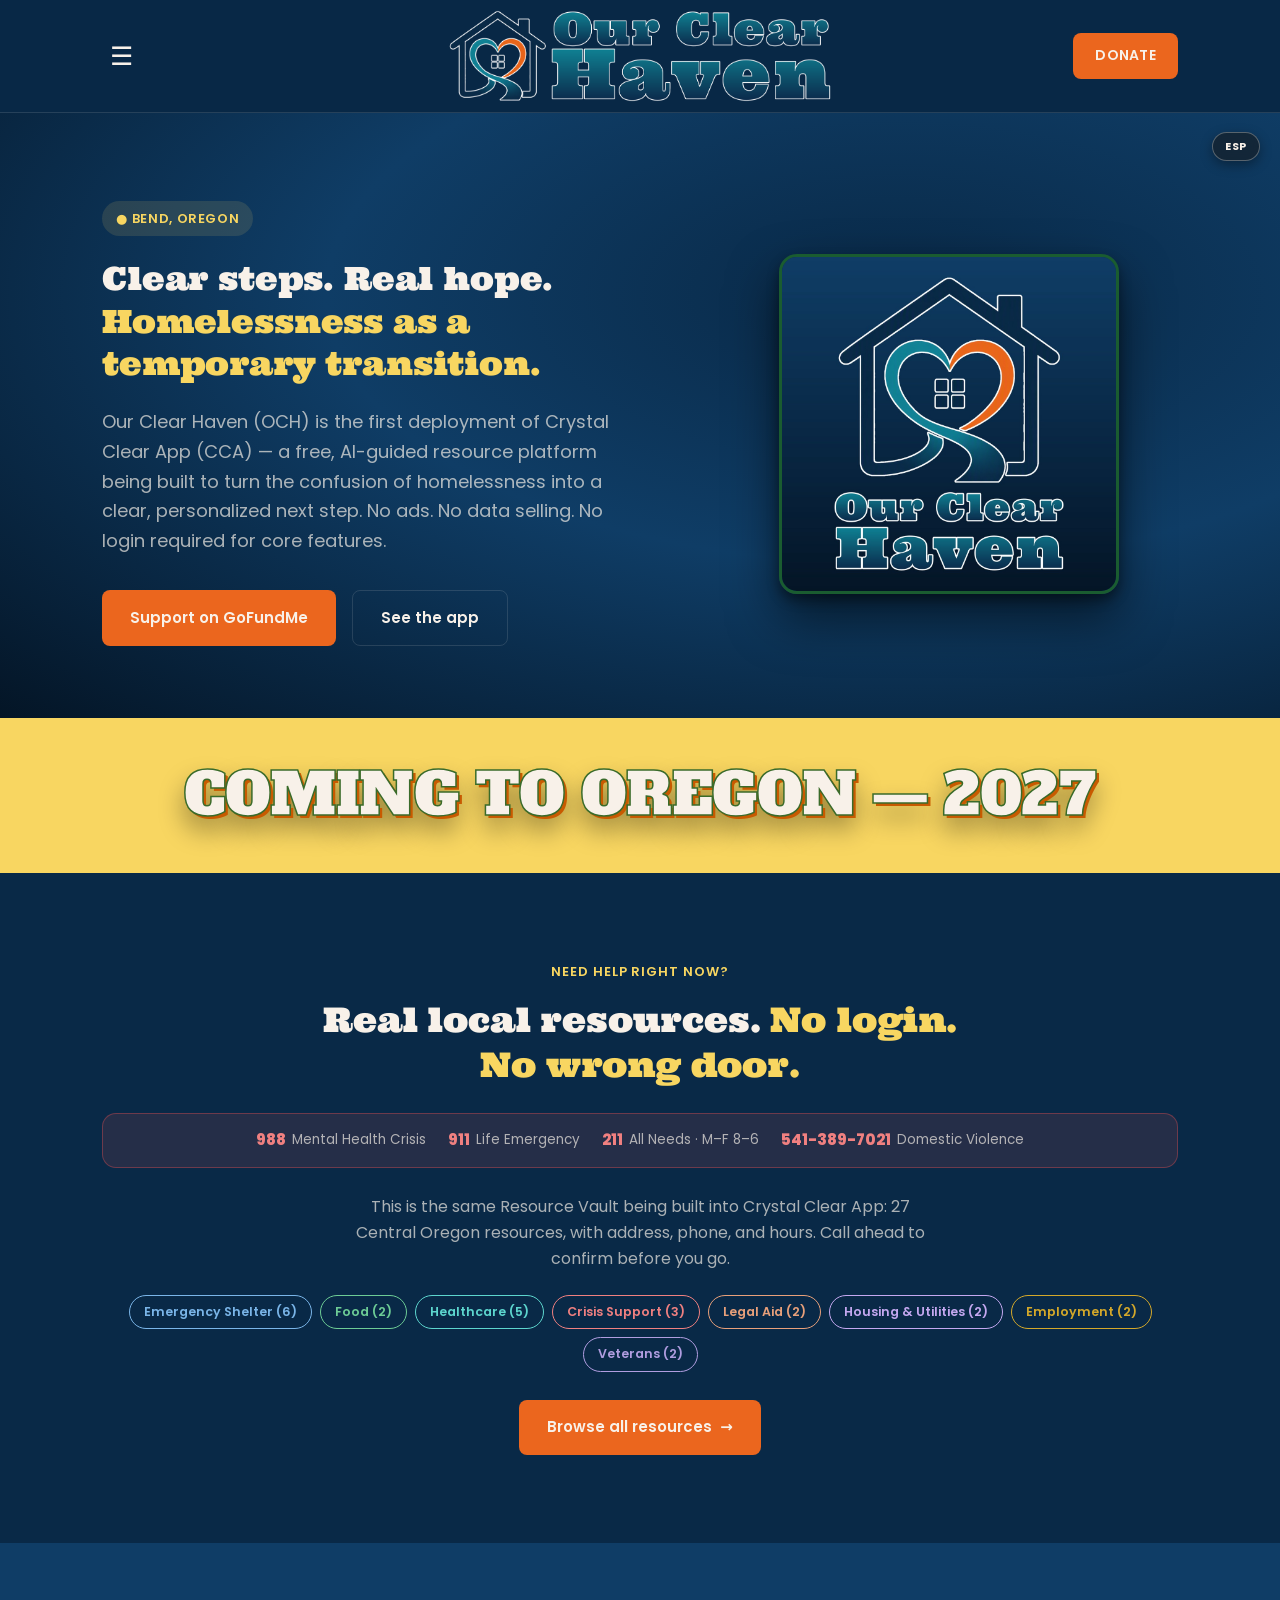
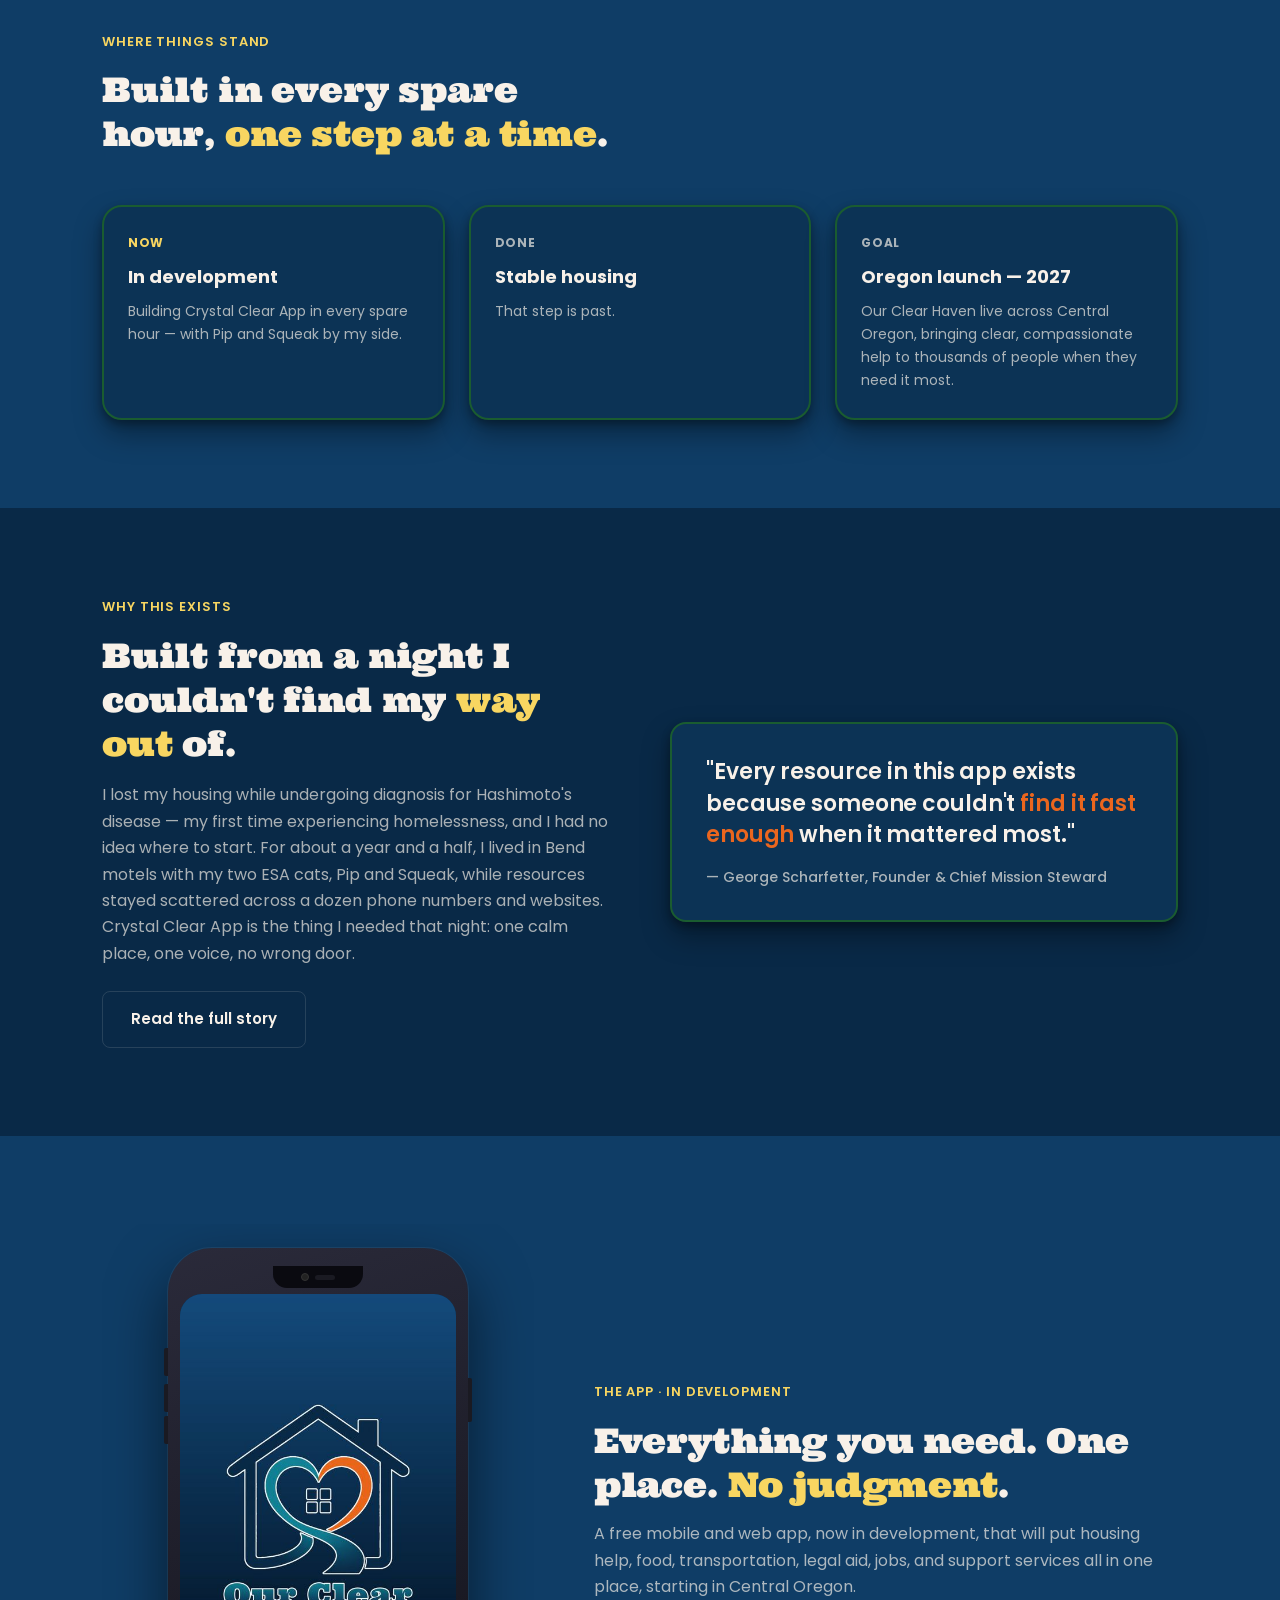
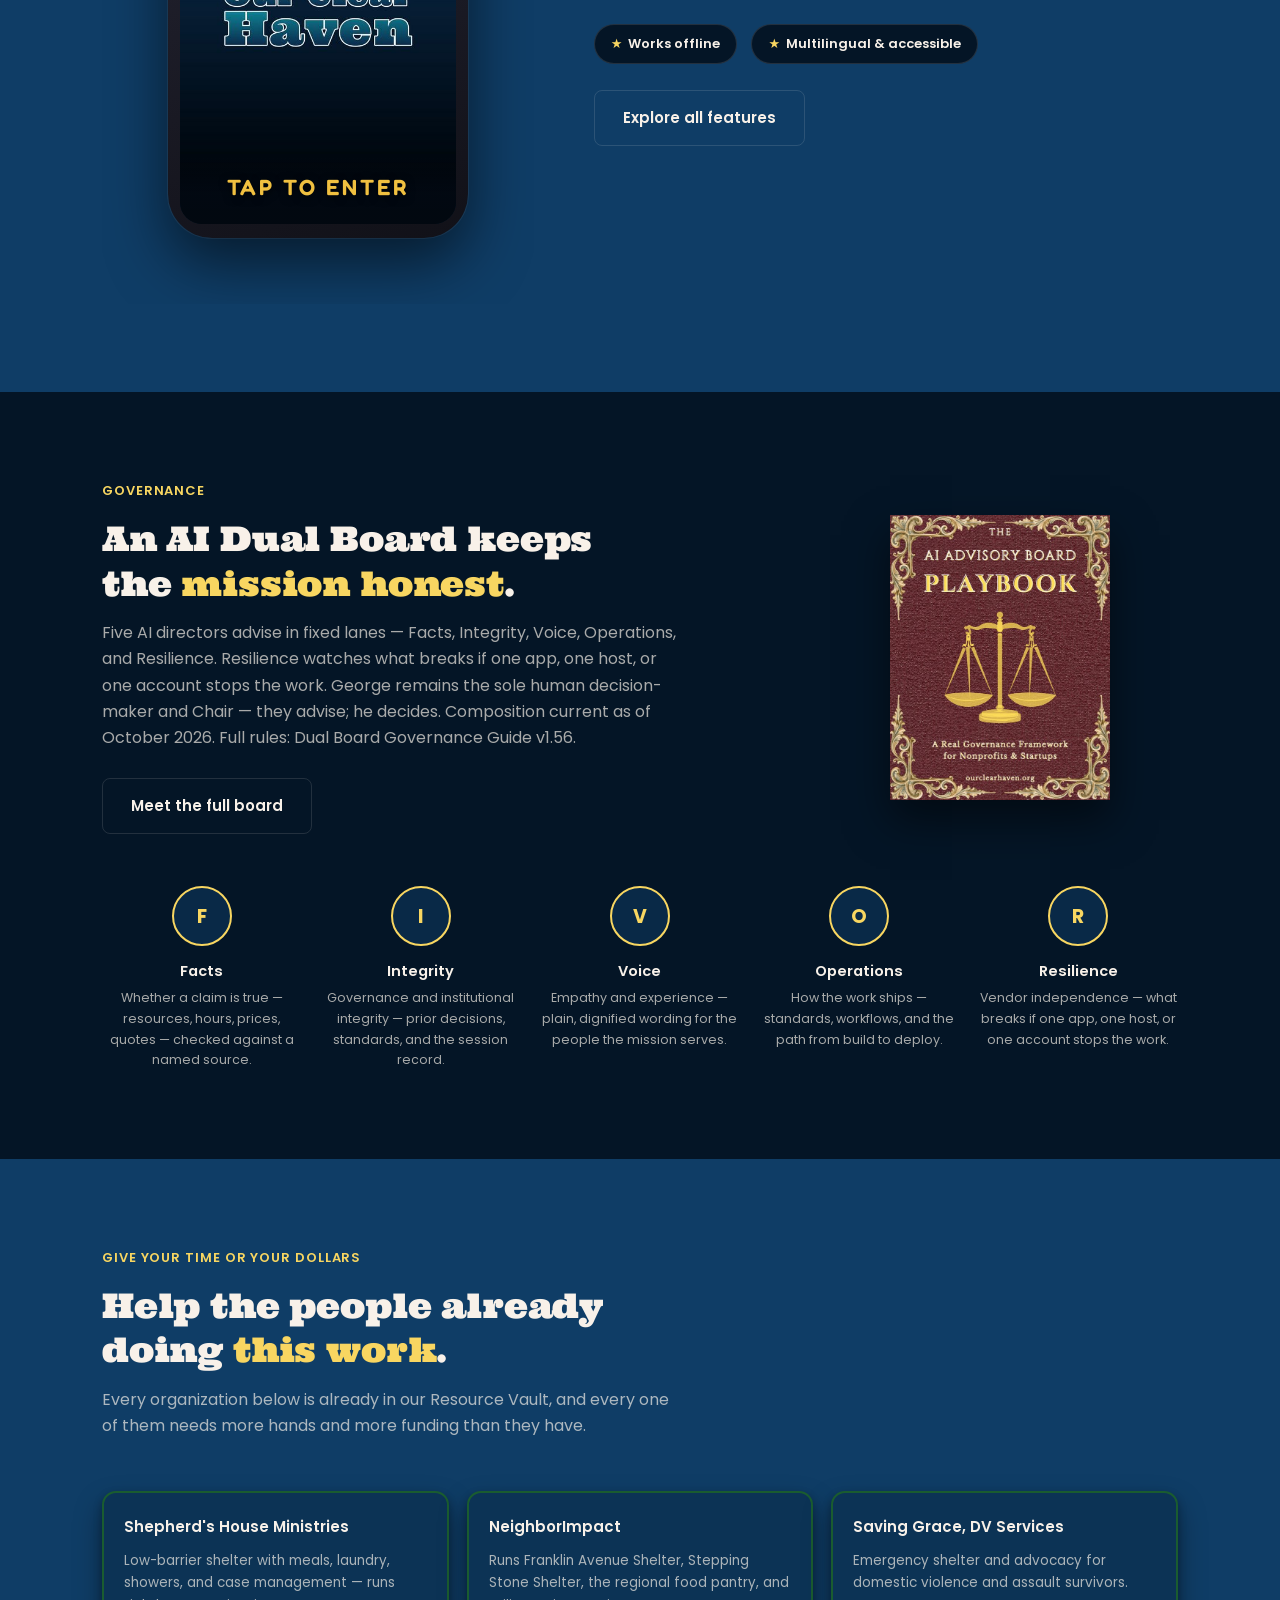
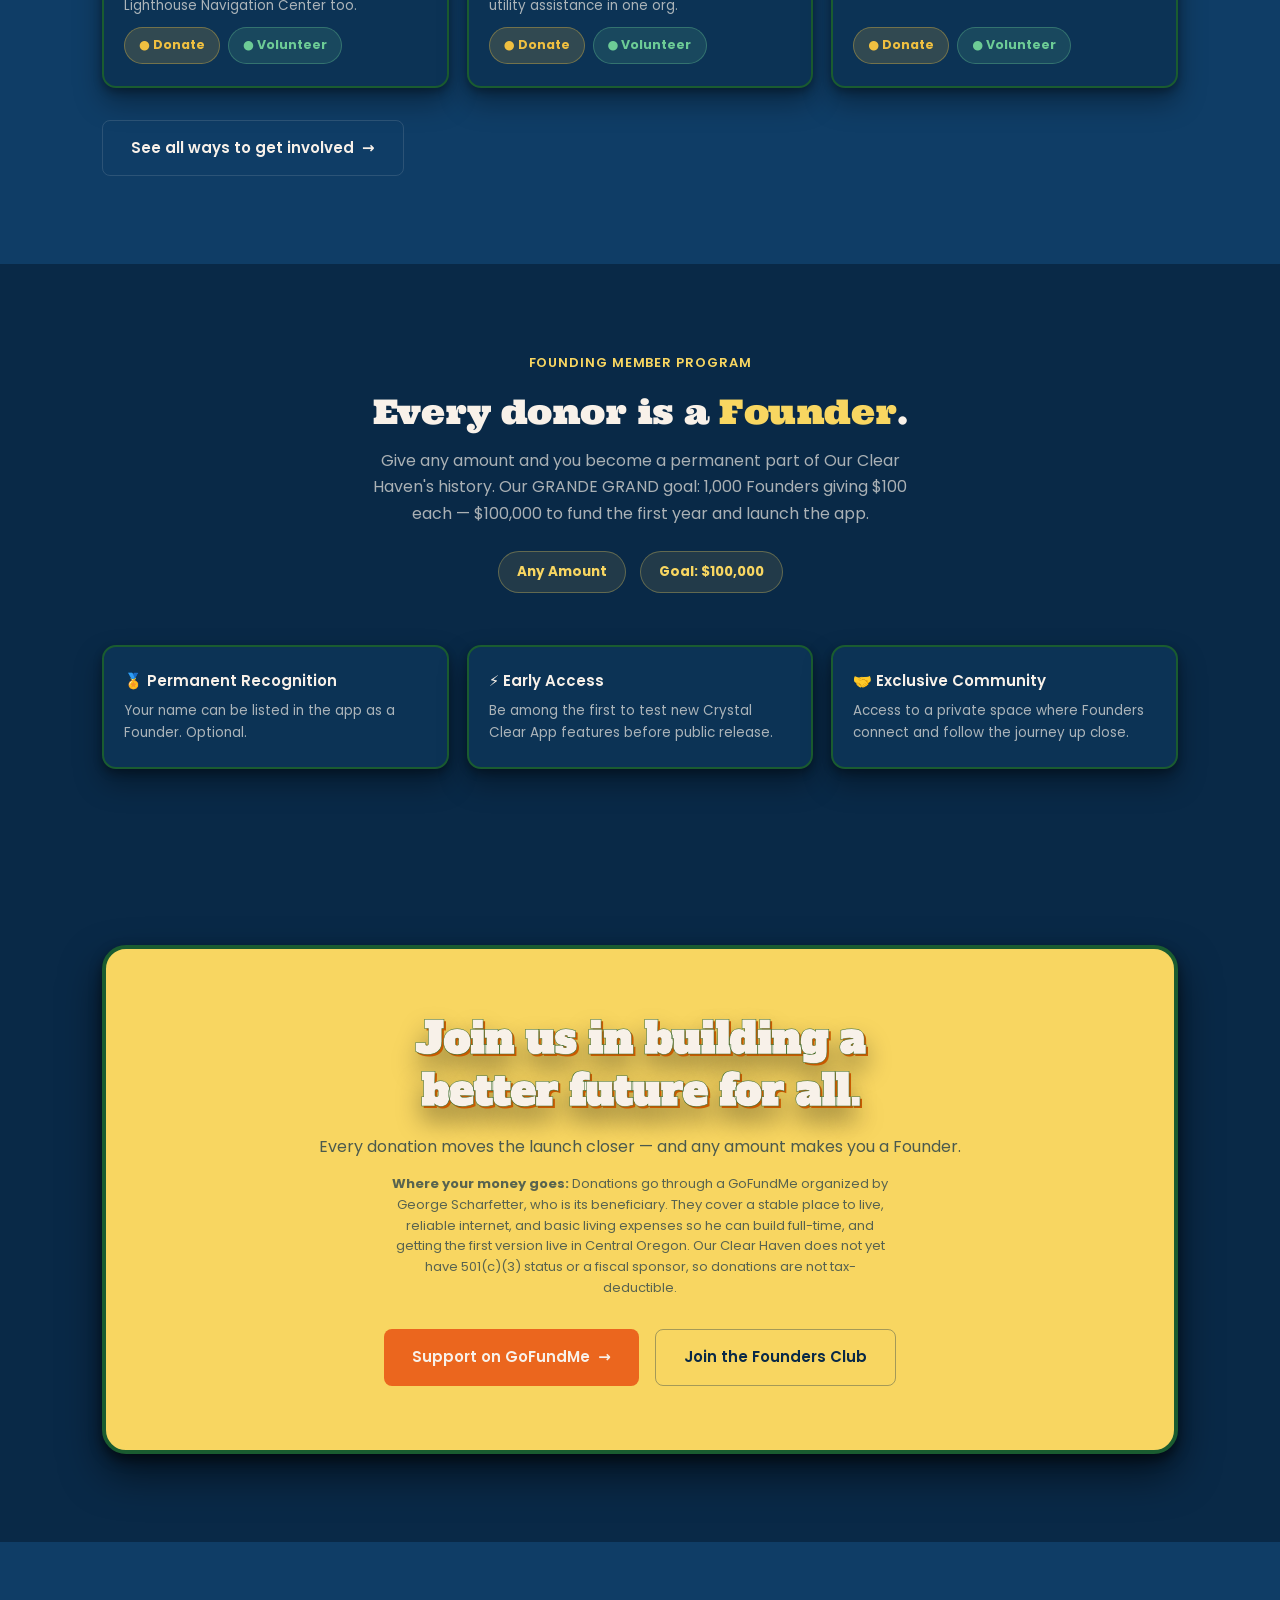
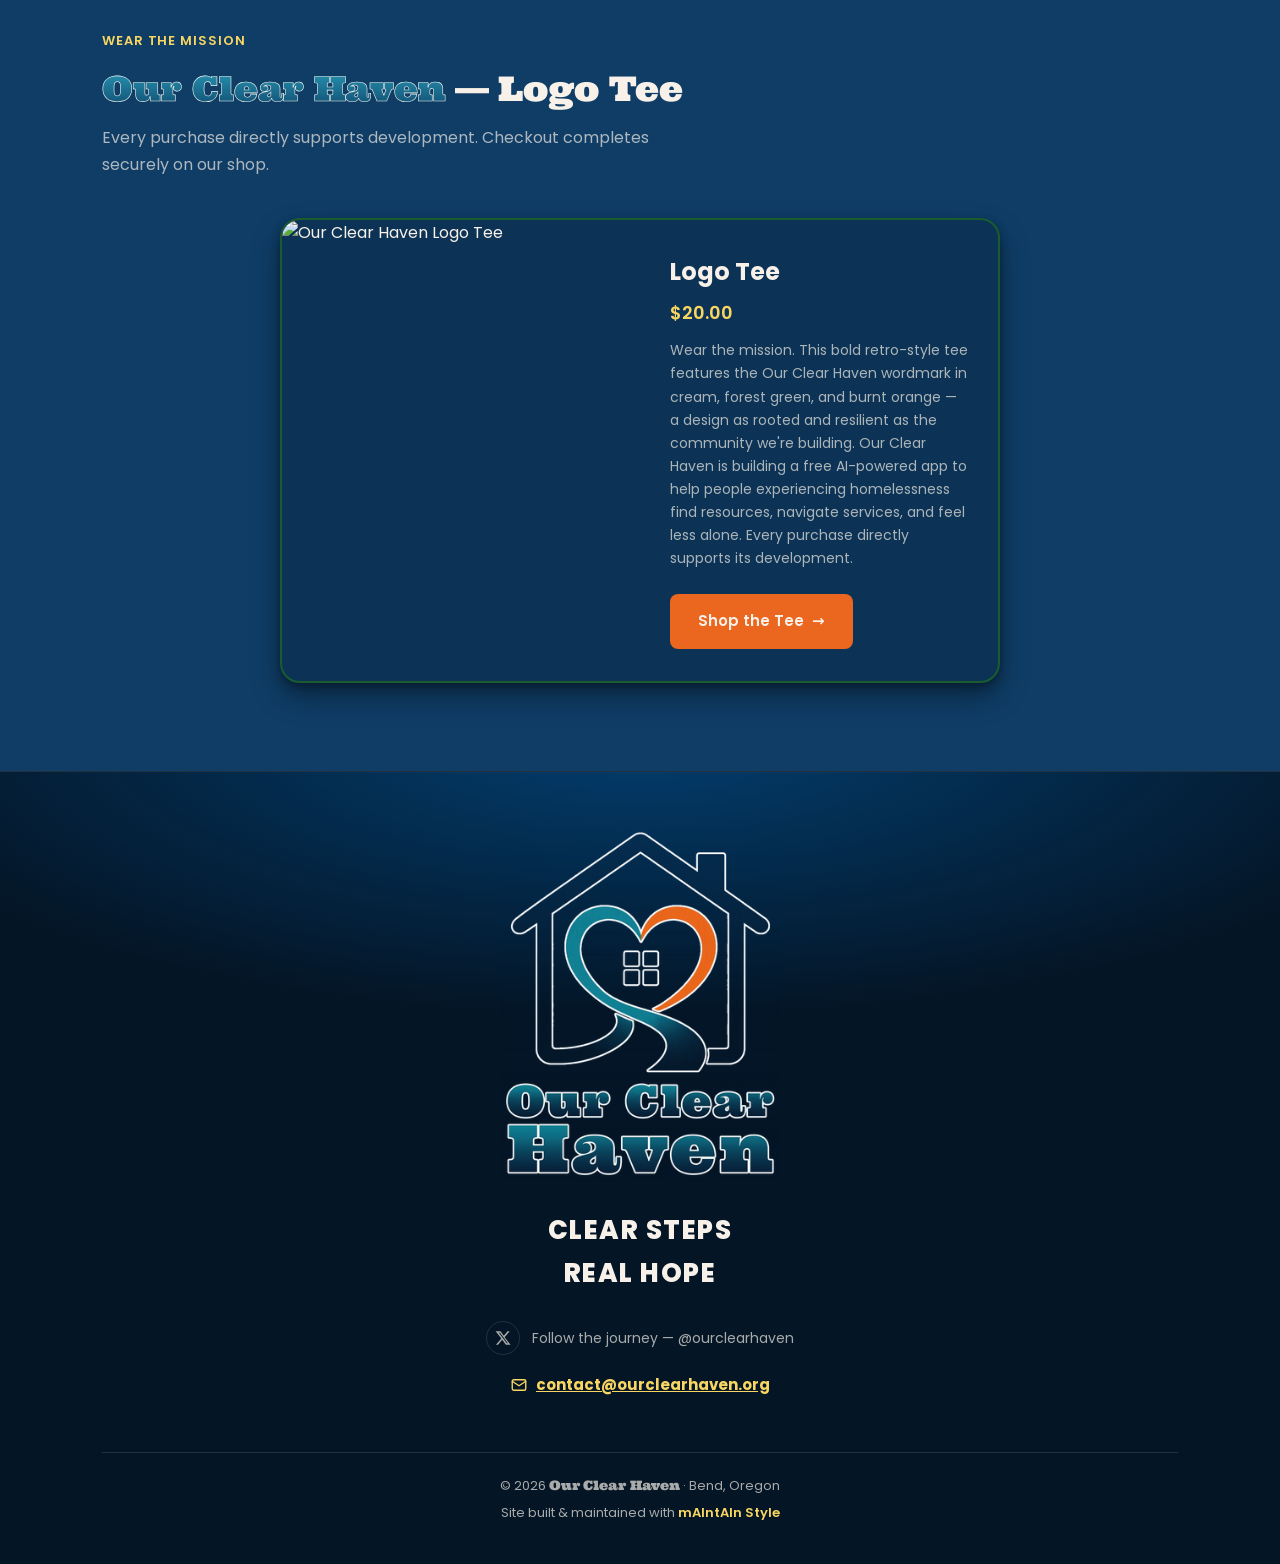
==== commit 8e2ee49b: "Order the Dual Board cards F.I.V.O.R. for fun." ====
--- a/index.html
+++ b/index.html
@@ -232,7 +232,7 @@
       <div class="sec-head" style="margin:0">
         <div class="eyebrow" data-es="Gobernanza">Governance</div>
         <h2 data-es-html="Una Junta Dual de IA mantiene <span class=&quot;accent&quot;>la misión honesta</span>.">An AI Dual Board keeps the <span class="accent">mission honest</span>.</h2>
-        <p data-es="Cinco directores de IA asesoran en áreas fijas — Integrity, Voice, Resilience, Facts y Operations. Resilience vigila qué se rompe si una aplicación, un servidor o una cuenta detiene el trabajo. George sigue siendo el único tomador de decisiones humano y Presidente — ellos asesoran; él decide. Composición actual a octubre de 2026. Reglas completas: Guía de Gobernanza de la Junta Dual v1.56.">Five AI directors advise in fixed lanes — Integrity, Voice, Resilience, Facts, and Operations. Resilience watches what breaks if one app, one host, or one account stops the work. George remains the sole human decision-maker and Chair — they advise; he decides. Composition current as of October 2026. Full rules: Dual Board Governance Guide v1.56.</p>
+        <p data-es="Cinco directores de IA asesoran en áreas fijas — Facts, Integrity, Voice, Operations y Resilience. Resilience vigila qué se rompe si una aplicación, un servidor o una cuenta detiene el trabajo. George sigue siendo el único tomador de decisiones humano y Presidente — ellos asesoran; él decide. Composición actual a octubre de 2026. Reglas completas: Guía de Gobernanza de la Junta Dual v1.56.">Five AI directors advise in fixed lanes — Facts, Integrity, Voice, Operations, and Resilience. Resilience watches what breaks if one app, one host, or one account stops the work. George remains the sole human decision-maker and Chair — they advise; he decides. Composition current as of October 2026. Full rules: Dual Board Governance Guide v1.56.</p>
         <a href="dual-board.html" class="btn btn-ghost" style="margin-top:26px" data-es="Conoce a toda la junta">Meet the full board</a>
       </div>
       <a href="OCH_Dual_Board_Governance_Guide.pdf" download target="_blank" rel="noopener" class="board-guide-link">
@@ -241,10 +241,10 @@
     </div>
     <div class="board-grid reveal">
       <div class="board-card"><div class="board-avatar">F</div><h3>Facts</h3><p data-es="Si una afirmación es cierta — recursos, horarios, precios, citas — comprobada contra una fuente nombrada.">Whether a claim is true — resources, hours, prices, quotes — checked against a named source.</p></div>
+      <div class="board-card"><div class="board-avatar">I</div><h3>Integrity</h3><p data-es="Gobernanza e integridad institucional — decisiones previas, estándares y el registro de la sesión.">Governance and institutional integrity — prior decisions, standards, and the session record.</p></div>
+      <div class="board-card"><div class="board-avatar">V</div><h3>Voice</h3><p data-es="Empatía y experiencia — palabras claras y dignas para las personas a las que sirve la misión.">Empathy and experience — plain, dignified wording for the people the mission serves.</p></div>
       <div class="board-card"><div class="board-avatar">O</div><h3>Operations</h3><p data-es="Cómo se publica el trabajo — estándares, flujos y el camino de la construcción a la publicación.">How the work ships — standards, workflows, and the path from build to deploy.</p></div>
-      <div class="board-card"><div class="board-avatar">V</div><h3>Voice</h3><p data-es="Empatía y experiencia — palabras claras y dignas para las personas a las que sirve la misión.">Empathy and experience — plain, dignified wording for the people the mission serves.</p></div>
       <div class="board-card"><div class="board-avatar">R</div><h3>Resilience</h3><p data-es="Independencia de proveedores — qué se rompe si una aplicación, un servidor o una cuenta detiene el trabajo.">Vendor independence — what breaks if one app, one host, or one account stops the work.</p></div>
-      <div class="board-card"><div class="board-avatar">I</div><h3>Integrity</h3><p data-es="Gobernanza e integridad institucional — decisiones previas, estándares y el registro de la sesión.">Governance and institutional integrity — prior decisions, standards, and the session record.</p></div>
     </div>
   </div>
 </section>
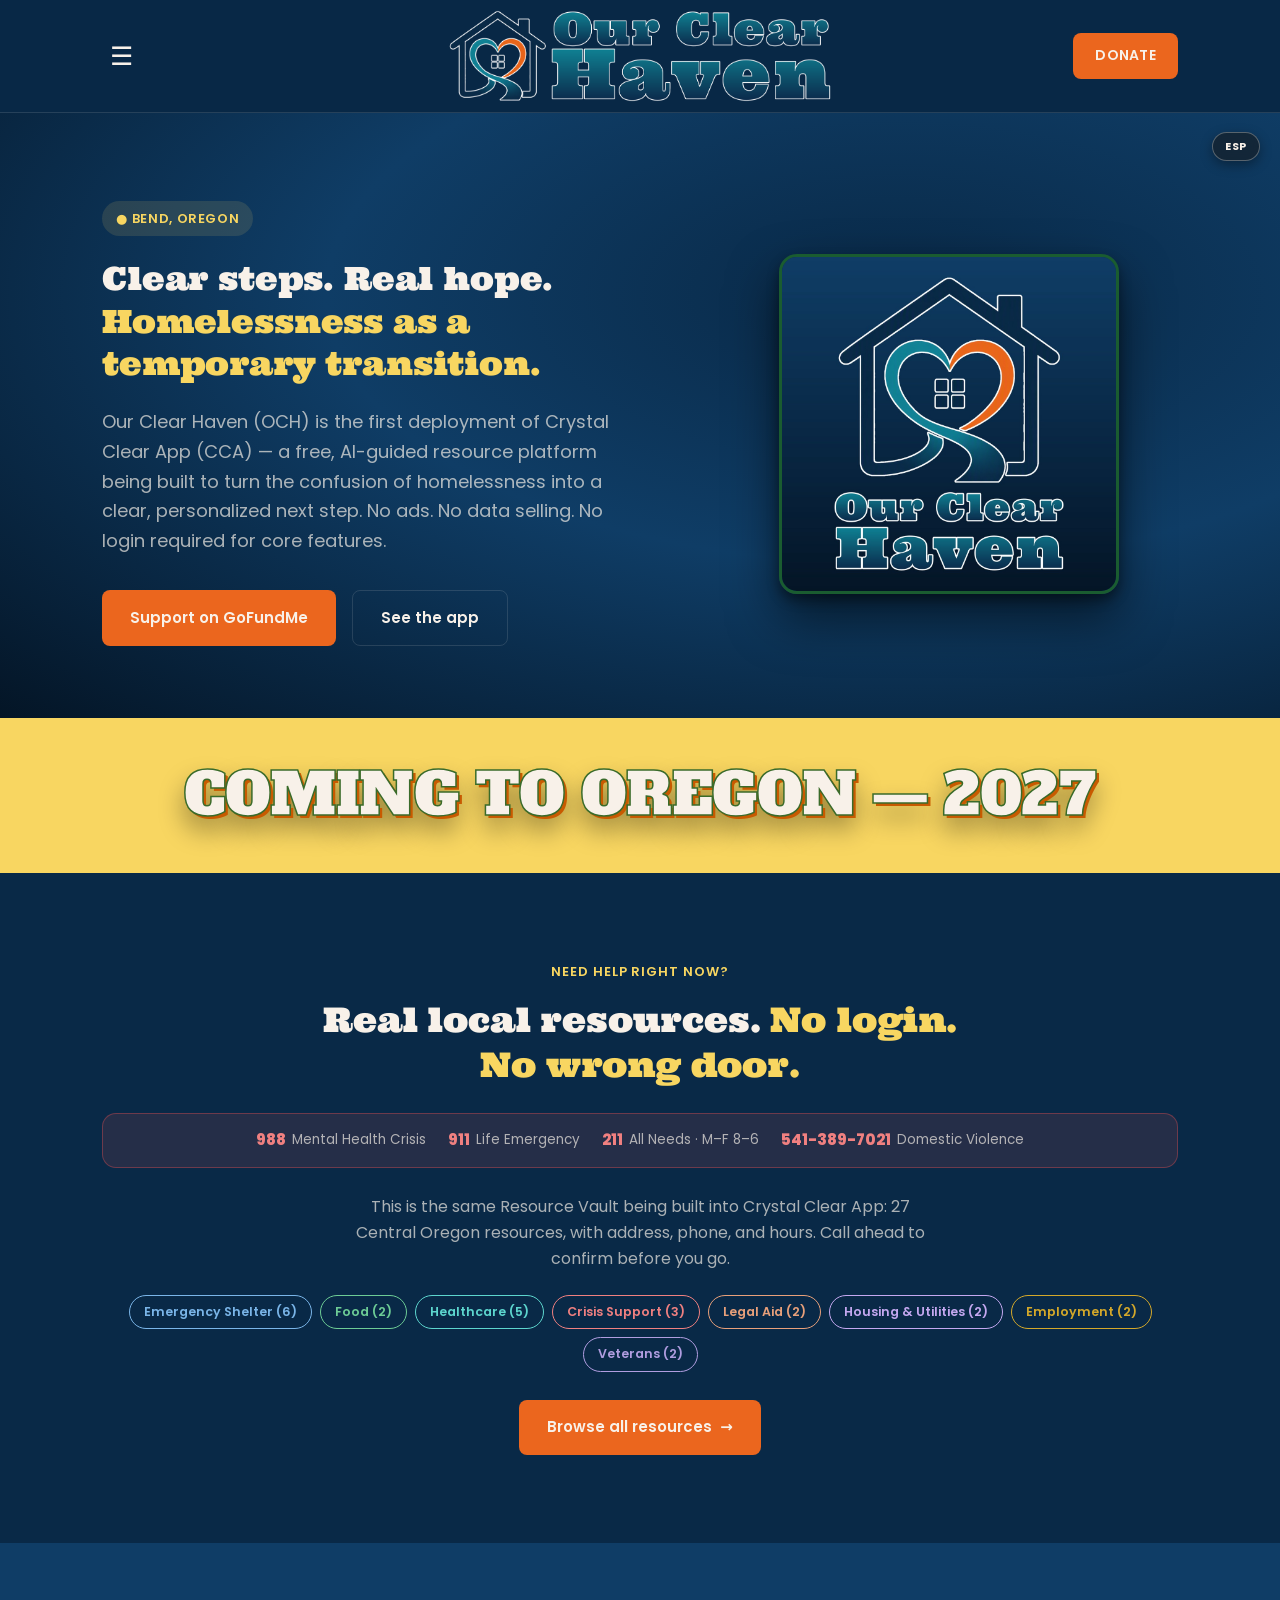
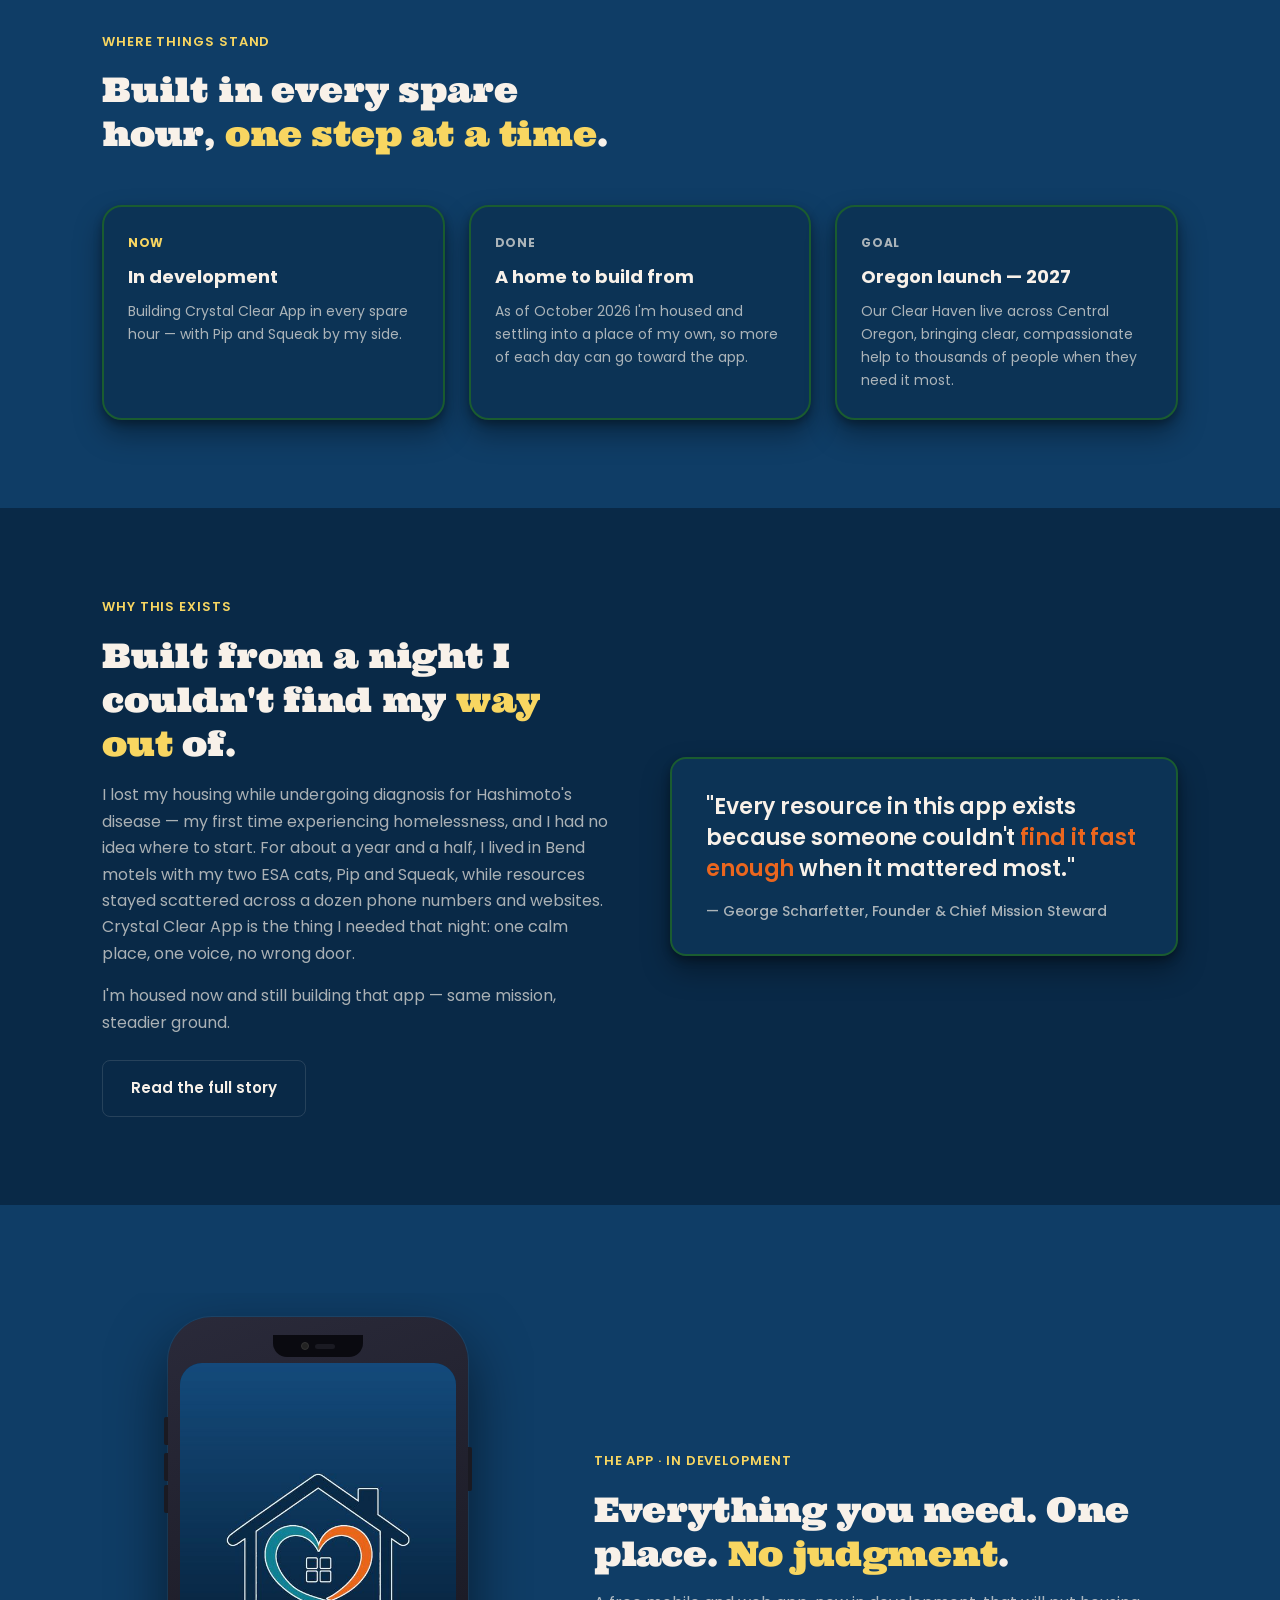
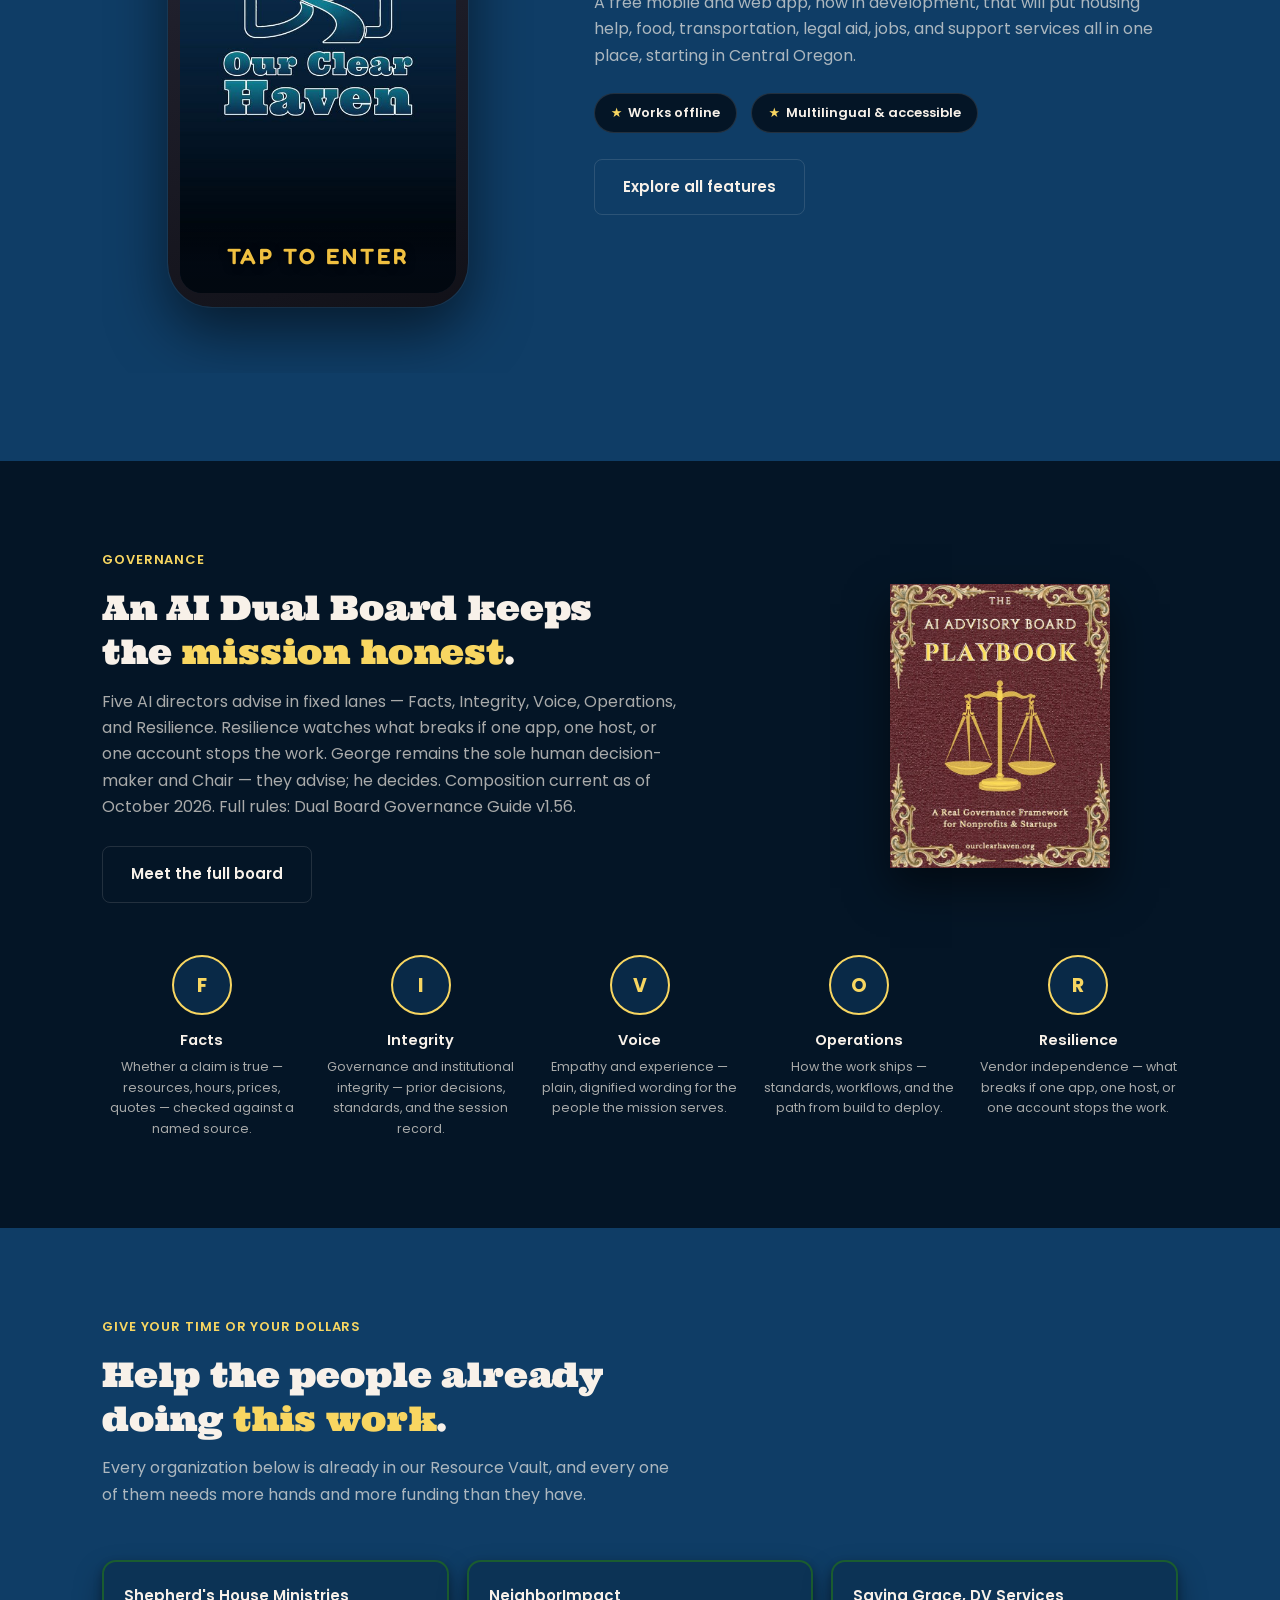
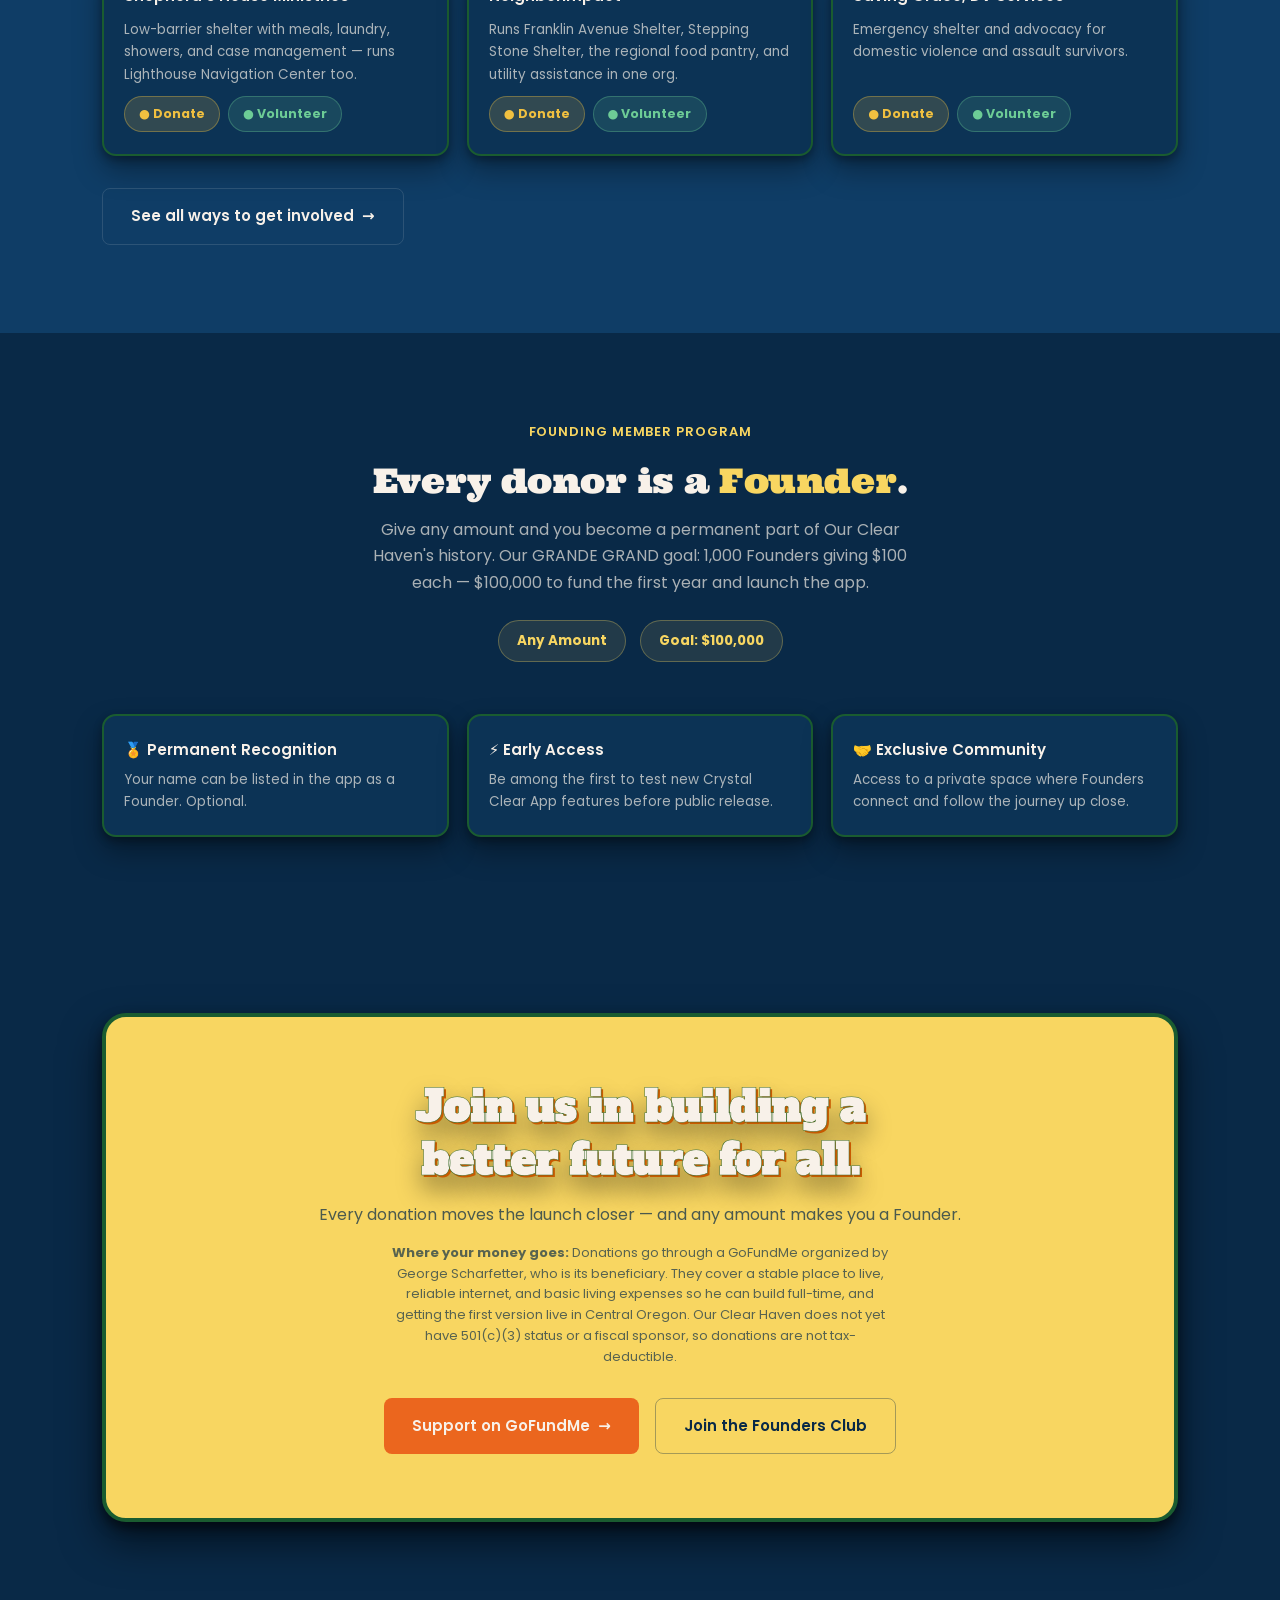
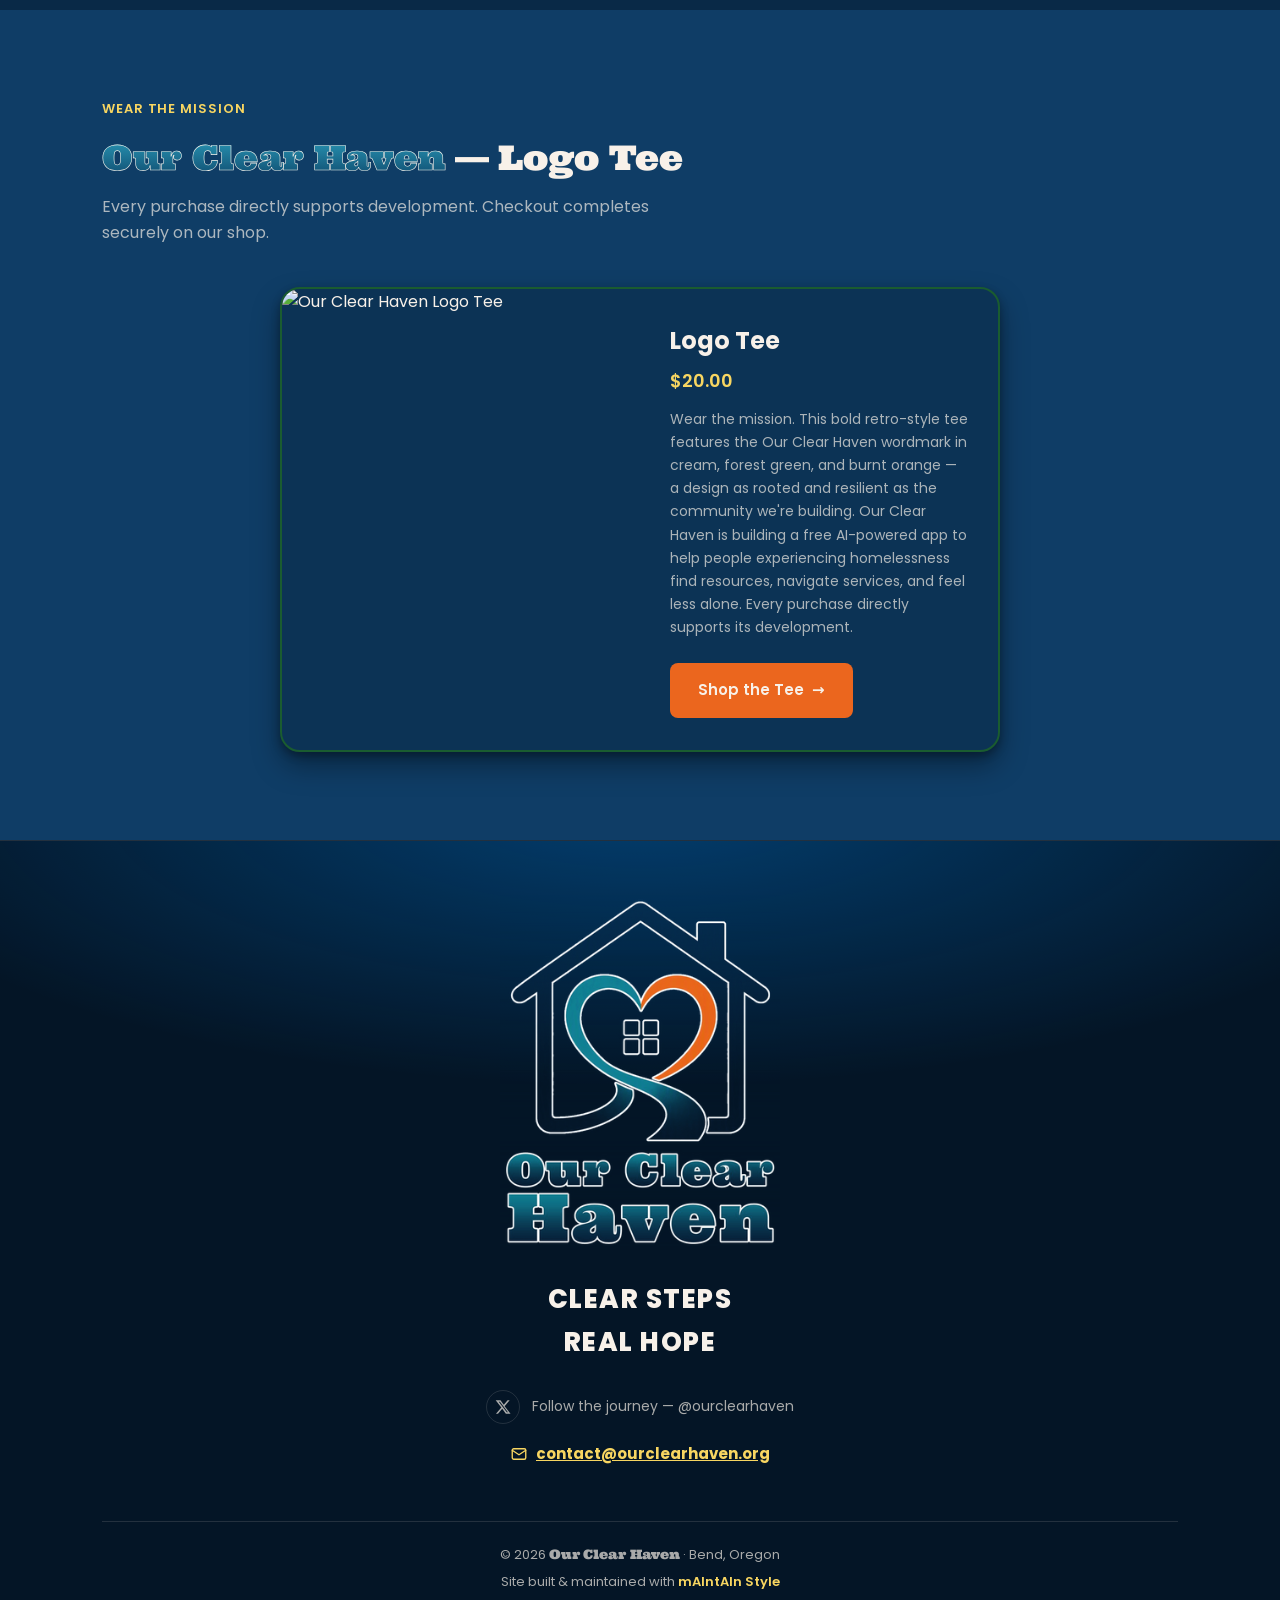
==== commit c07796cb: "Say the motel years are past and he is housed now." ====
--- a/index.html
+++ b/index.html
@@ -177,8 +177,8 @@
       </div>
       <div class="tl-card">
         <div class="tl-tag" data-es="Hecho">Done</div>
-        <h3 data-es="Vivienda estable">Stable housing</h3>
-        <p data-es="Ese paso ya quedó atrás.">That step is past.</p>
+        <h3 data-es="Un hogar desde donde construir">A home to build from</h3>
+        <p data-es="A octubre de 2026 tengo vivienda y me estoy instalando en un lugar propio, así que más de cada día puede ir a la app.">As of October 2026 I'm housed and settling into a place of my own, so more of each day can go toward the app.</p>
       </div>
       <div class="tl-card">
         <div class="tl-tag" data-es="Meta">Goal</div>
@@ -196,6 +196,7 @@
         <div class="eyebrow" data-es="Por qué existe esto">Why this exists</div>
         <h2 data-es-html="Nacido de una noche en la que no encontraba <span class=&quot;accent&quot;>la salida</span>.">Built from a night I couldn't find my <span class="accent">way out</span> of.</h2>
         <p style="margin-top:16px;font-size:16px;color:var(--cream-dim)" data-es="Perdí mi vivienda mientras me diagnosticaban la enfermedad de Hashimoto — mi primera vez sin hogar, y no tenía idea por dónde empezar. Durante casi año y medio viví en moteles de Bend con mis dos gatos de apoyo emocional, Pip y Squeak, mientras los recursos seguían dispersos entre una docena de números de teléfono y sitios web. Crystal Clear App es lo que necesitaba esa noche: un solo lugar tranquilo, una sola voz, ninguna puerta equivocada.">I lost my housing while undergoing diagnosis for Hashimoto's disease — my first time experiencing homelessness, and I had no idea where to start. For about a year and a half, I lived in Bend motels with my two ESA cats, Pip and Squeak, while resources stayed scattered across a dozen phone numbers and websites. Crystal Clear App is the thing I needed that night: one calm place, one voice, no wrong door.</p>
+        <p style="margin-top:16px;font-size:16px;color:var(--cream-dim)" data-es="Ahora tengo vivienda y sigo construyendo esa app — la misma misión, en terreno más firme.">I'm housed now and still building that app — same mission, steadier ground.</p>
         <a href="our-story.html" class="btn btn-ghost" style="margin-top:24px" data-es="Lee la historia completa">Read the full story</a>
       </div>
       <blockquote data-es-html="&quot;Cada recurso de esta app existe porque alguien no pudo <span>encontrarlo a tiempo</span> cuando más importaba.&quot; <div class=&quot;cite&quot;>— George Scharfetter, Fundador y Guardián Principal de la Misión</div>">
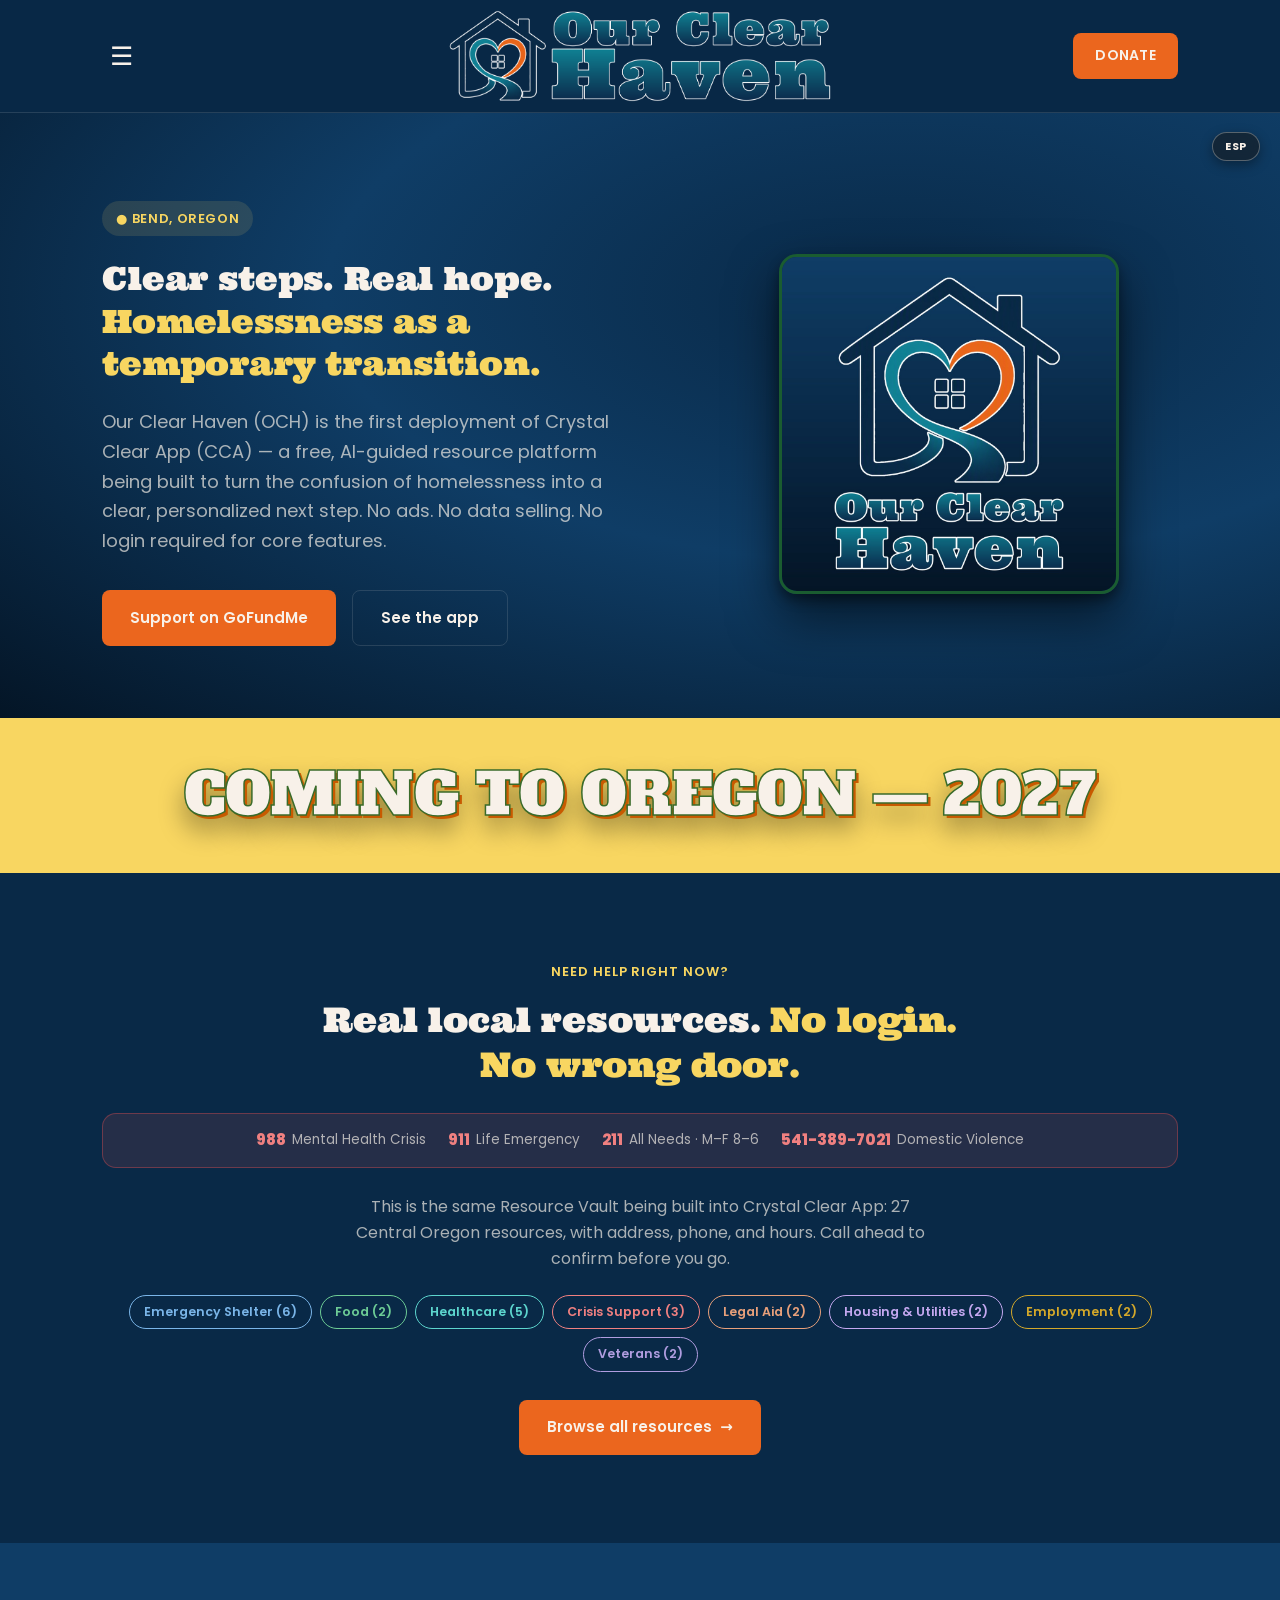
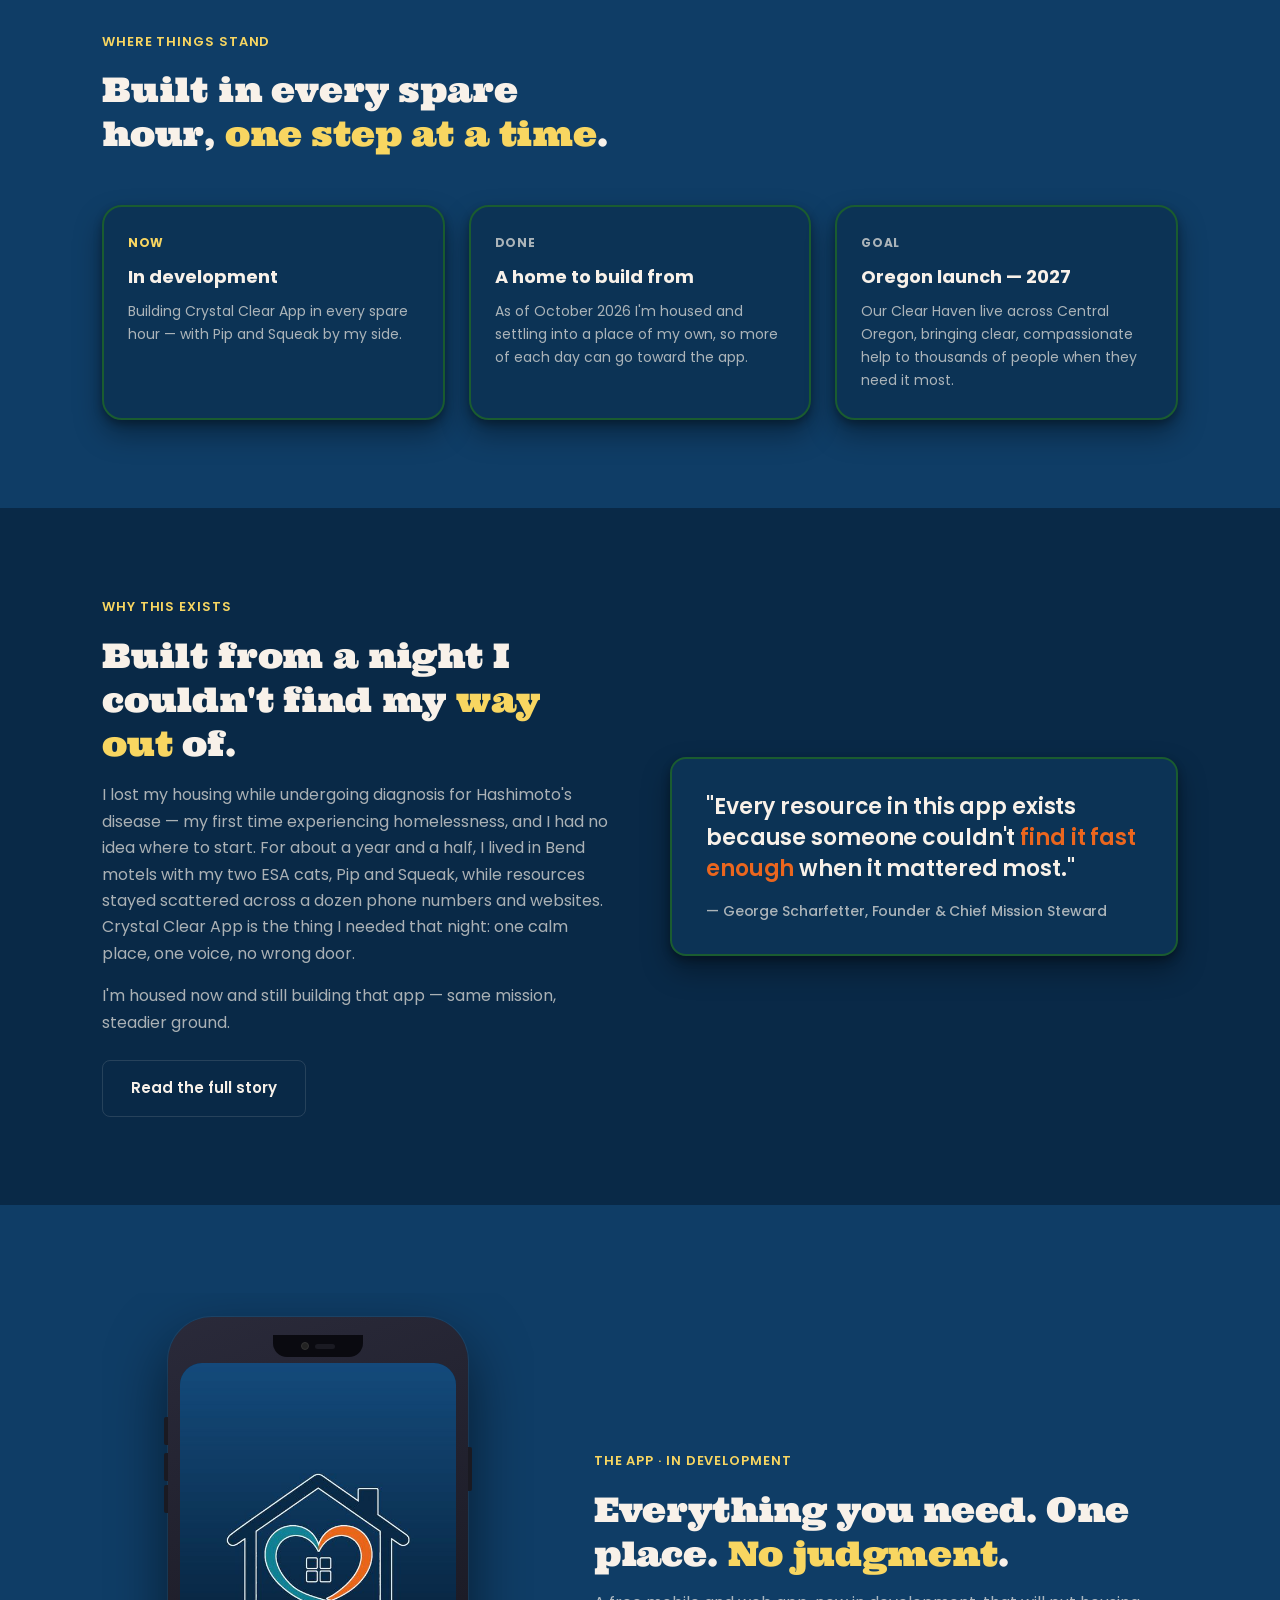
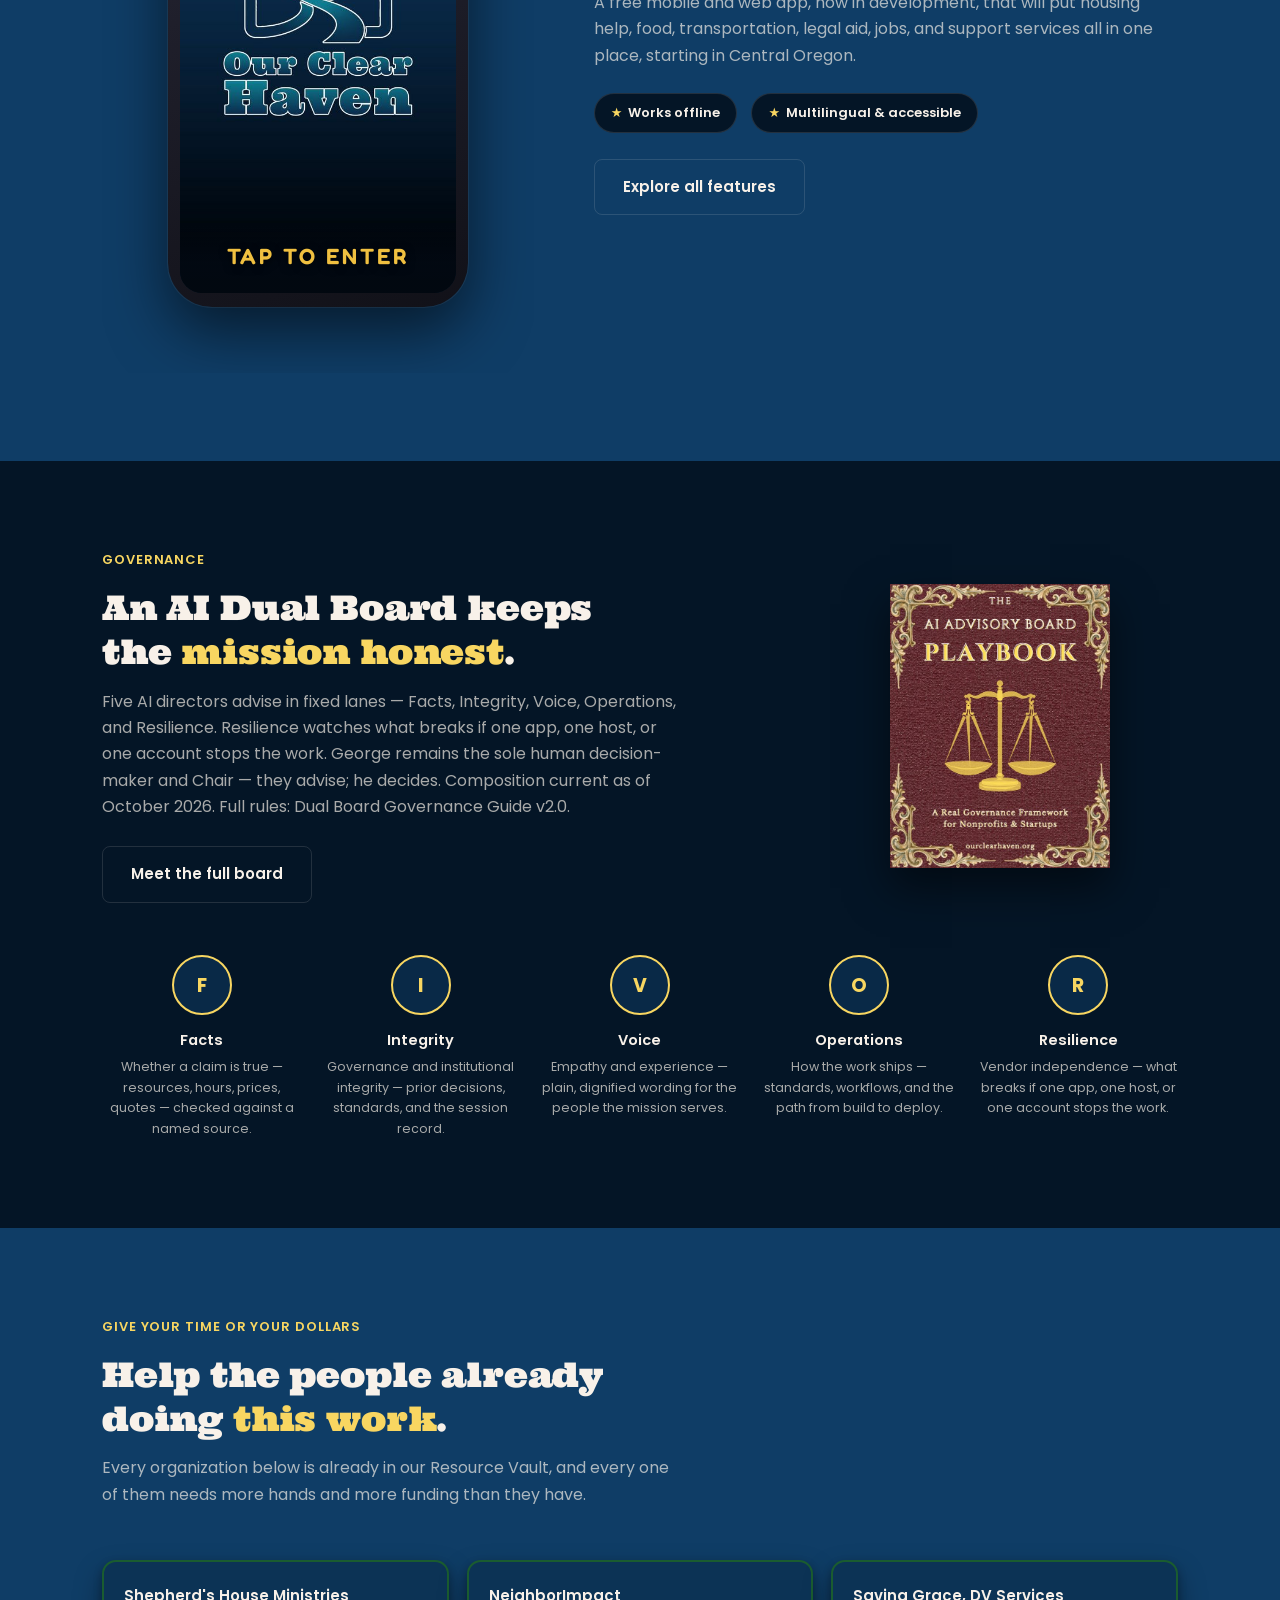
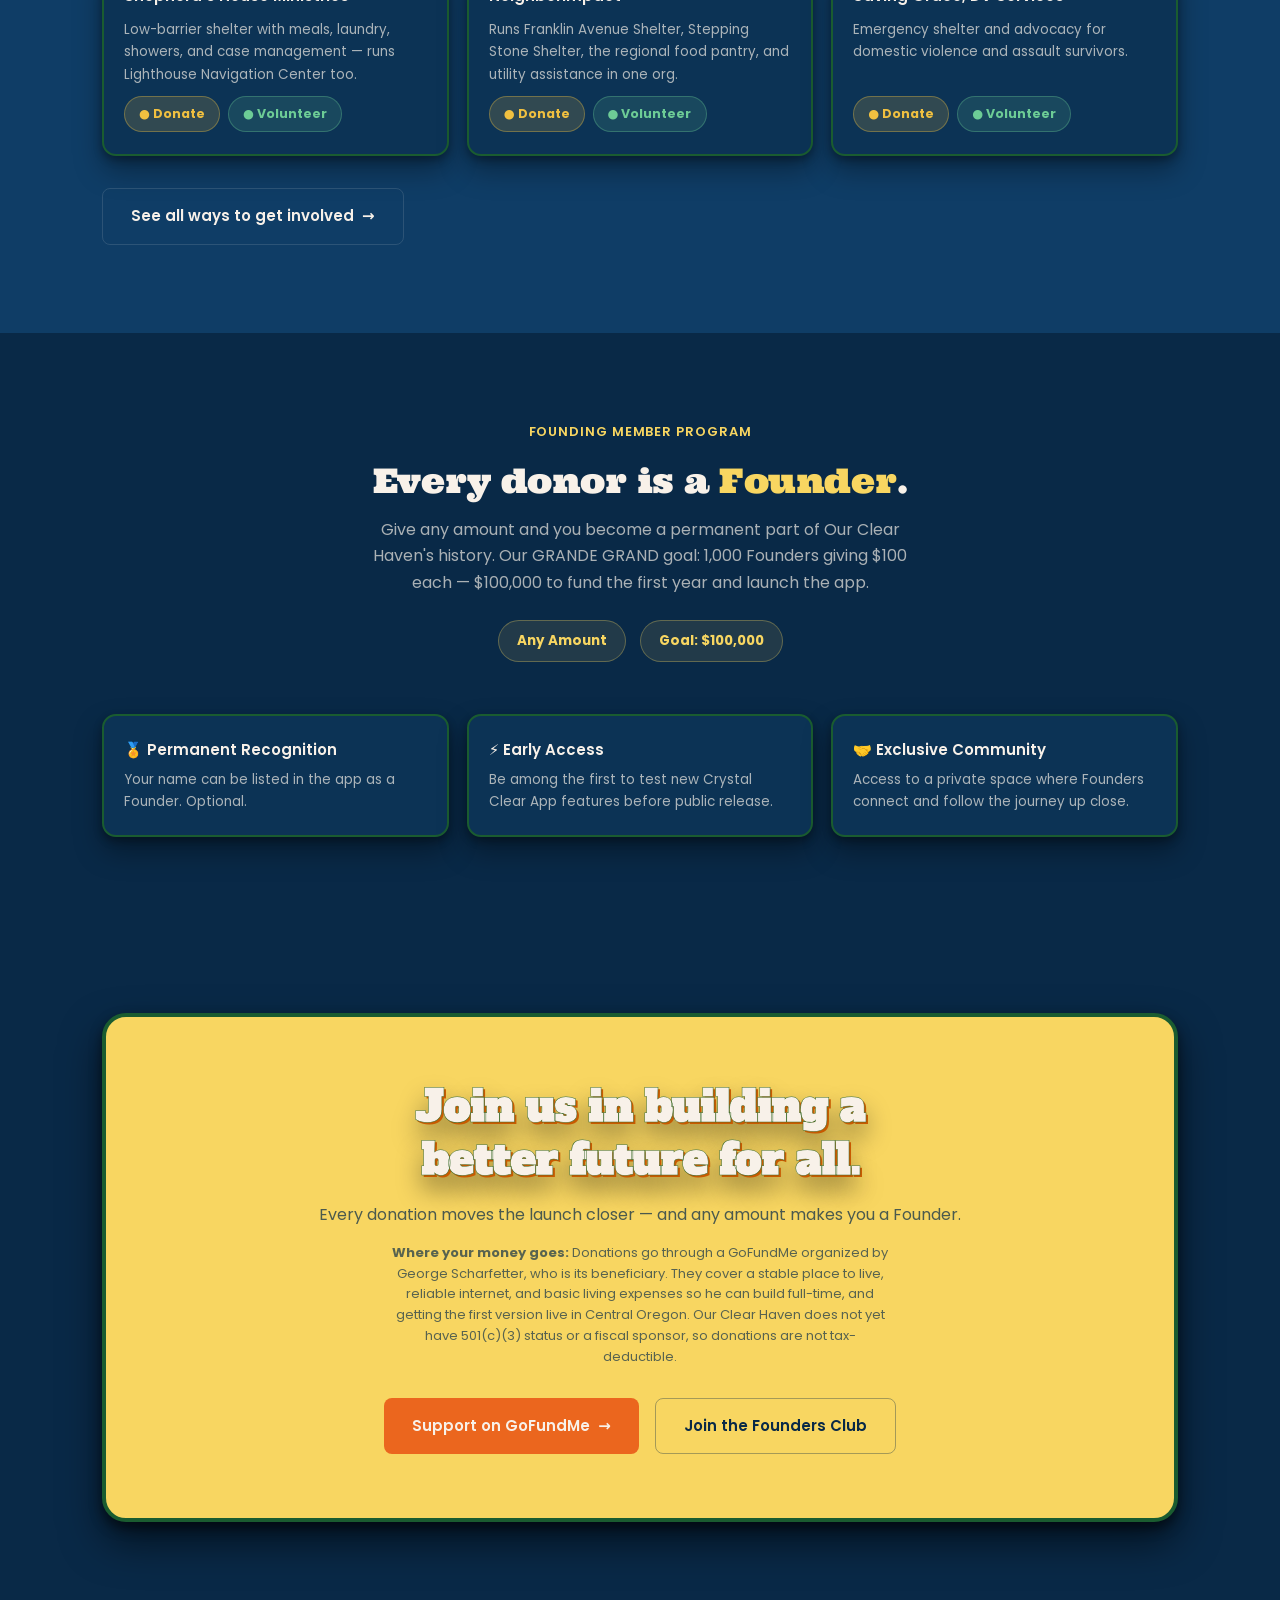
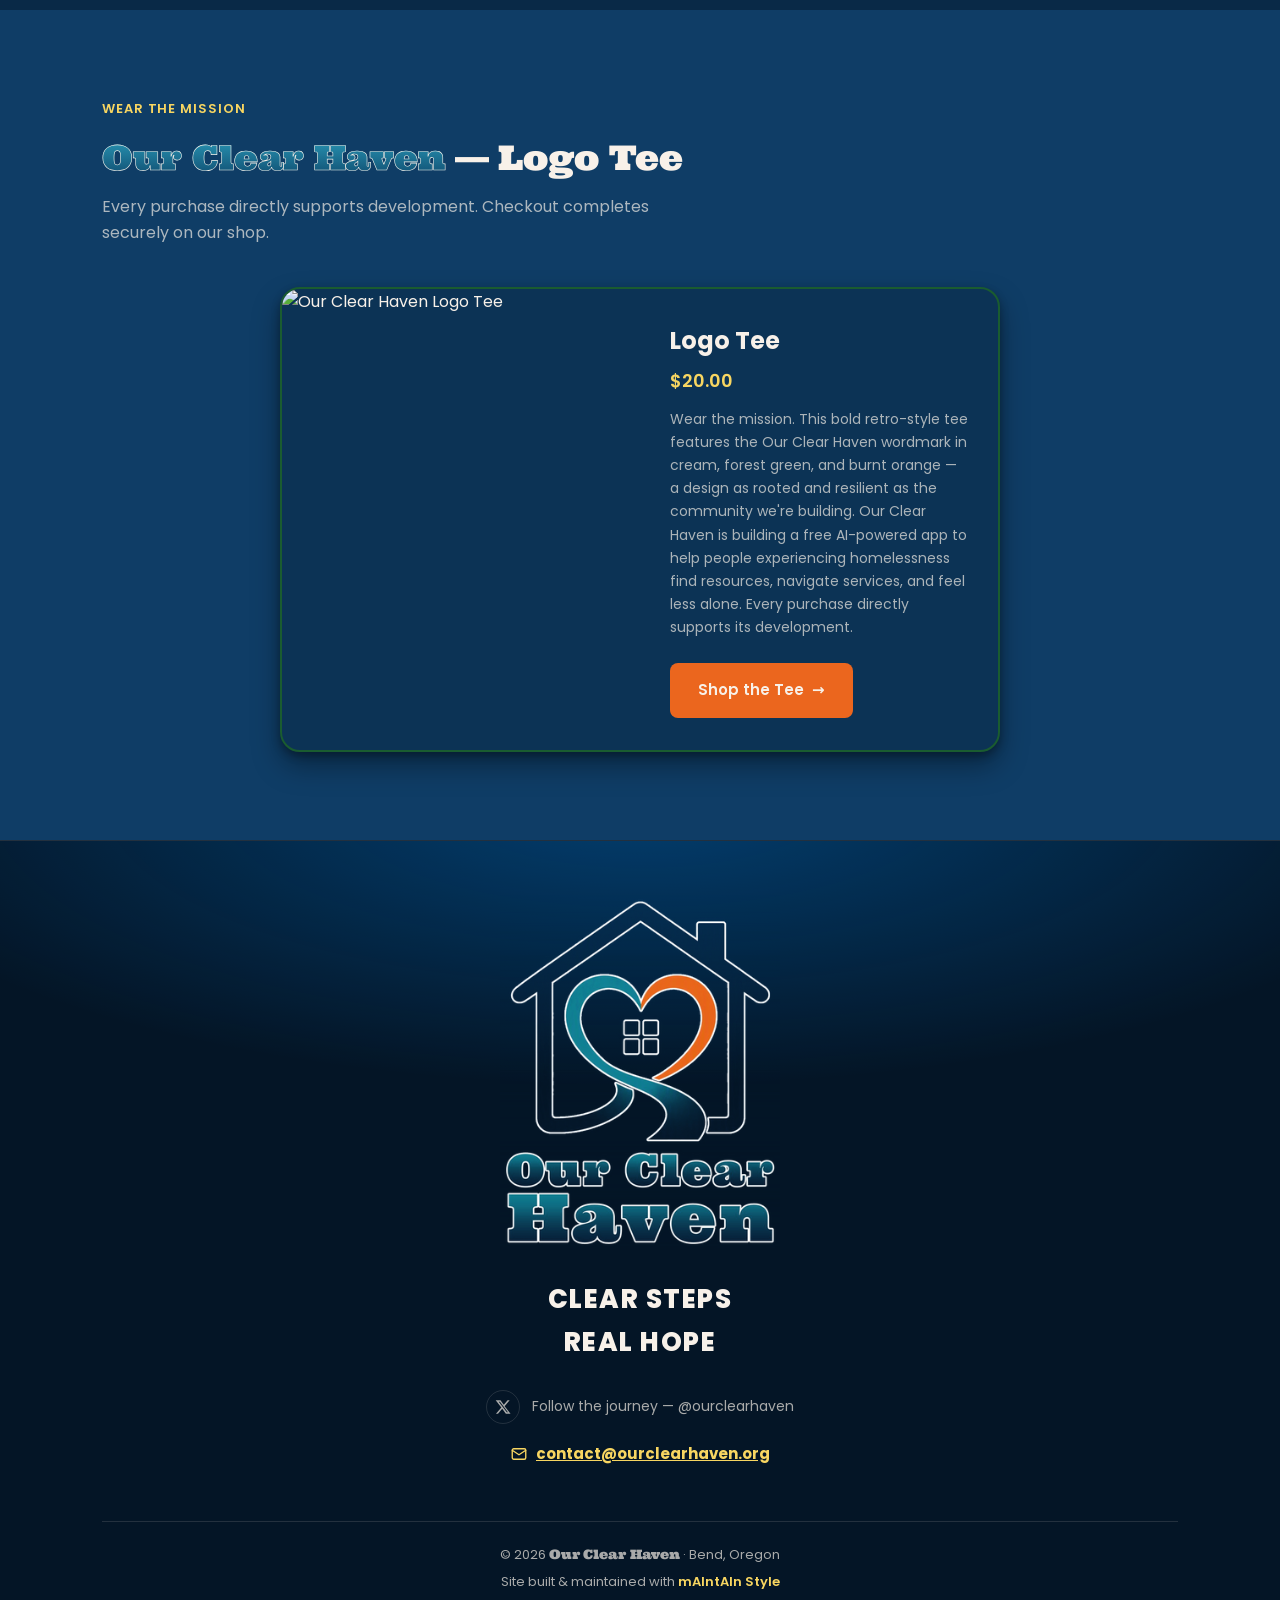
==== commit 058ed182: "Publish Dual Board Governance Guide version 2.0." ====
--- a/index.html
+++ b/index.html
@@ -233,7 +233,7 @@
       <div class="sec-head" style="margin:0">
         <div class="eyebrow" data-es="Gobernanza">Governance</div>
         <h2 data-es-html="Una Junta Dual de IA mantiene <span class=&quot;accent&quot;>la misión honesta</span>.">An AI Dual Board keeps the <span class="accent">mission honest</span>.</h2>
-        <p data-es="Cinco directores de IA asesoran en áreas fijas — Facts, Integrity, Voice, Operations y Resilience. Resilience vigila qué se rompe si una aplicación, un servidor o una cuenta detiene el trabajo. George sigue siendo el único tomador de decisiones humano y Presidente — ellos asesoran; él decide. Composición actual a octubre de 2026. Reglas completas: Guía de Gobernanza de la Junta Dual v1.56.">Five AI directors advise in fixed lanes — Facts, Integrity, Voice, Operations, and Resilience. Resilience watches what breaks if one app, one host, or one account stops the work. George remains the sole human decision-maker and Chair — they advise; he decides. Composition current as of October 2026. Full rules: Dual Board Governance Guide v1.56.</p>
+        <p data-es="Cinco directores de IA asesoran en áreas fijas — Facts, Integrity, Voice, Operations y Resilience. Resilience vigila qué se rompe si una aplicación, un servidor o una cuenta detiene el trabajo. George sigue siendo el único tomador de decisiones humano y Presidente — ellos asesoran; él decide. Composición actual a octubre de 2026. Reglas completas: Guía de Gobernanza de la Junta Dual v2.0.">Five AI directors advise in fixed lanes — Facts, Integrity, Voice, Operations, and Resilience. Resilience watches what breaks if one app, one host, or one account stops the work. George remains the sole human decision-maker and Chair — they advise; he decides. Composition current as of October 2026. Full rules: Dual Board Governance Guide v2.0.</p>
         <a href="dual-board.html" class="btn btn-ghost" style="margin-top:26px" data-es="Conoce a toda la junta">Meet the full board</a>
       </div>
       <a href="OCH_Dual_Board_Governance_Guide.pdf" download target="_blank" rel="noopener" class="board-guide-link">
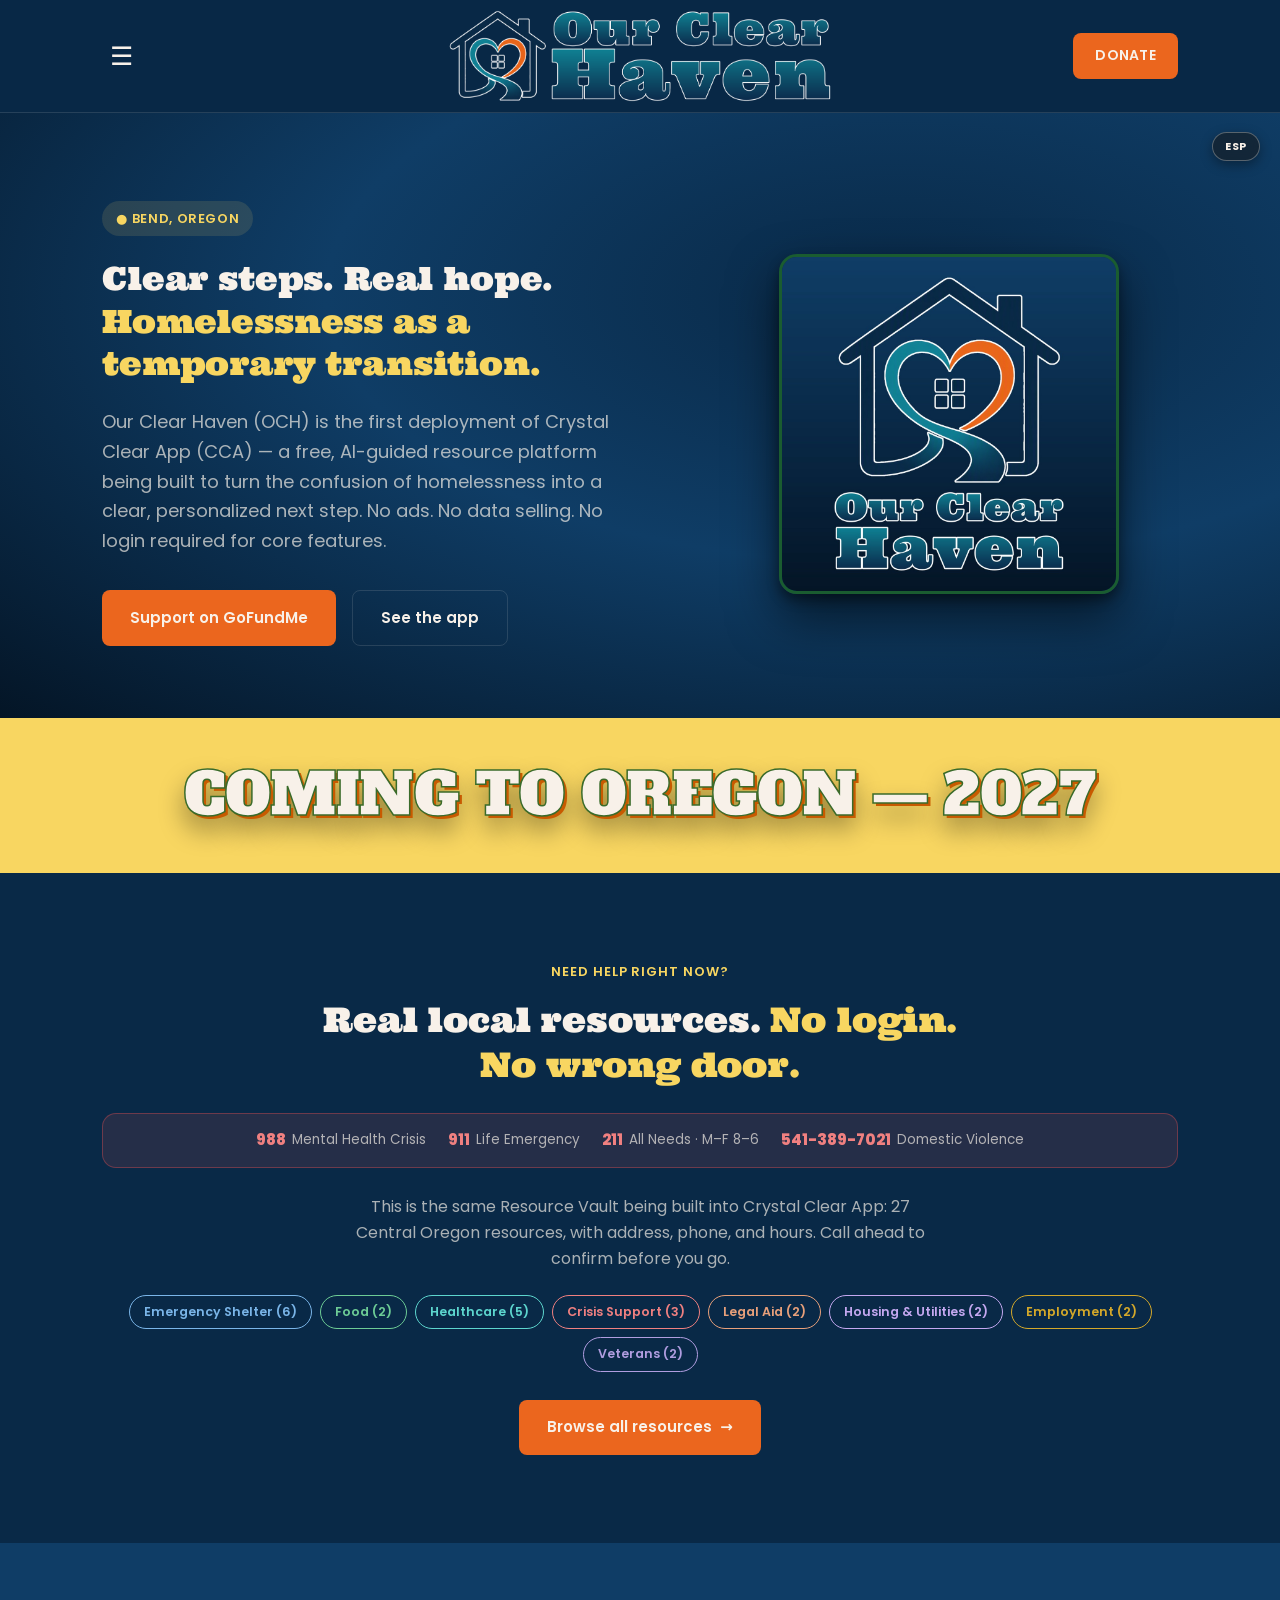
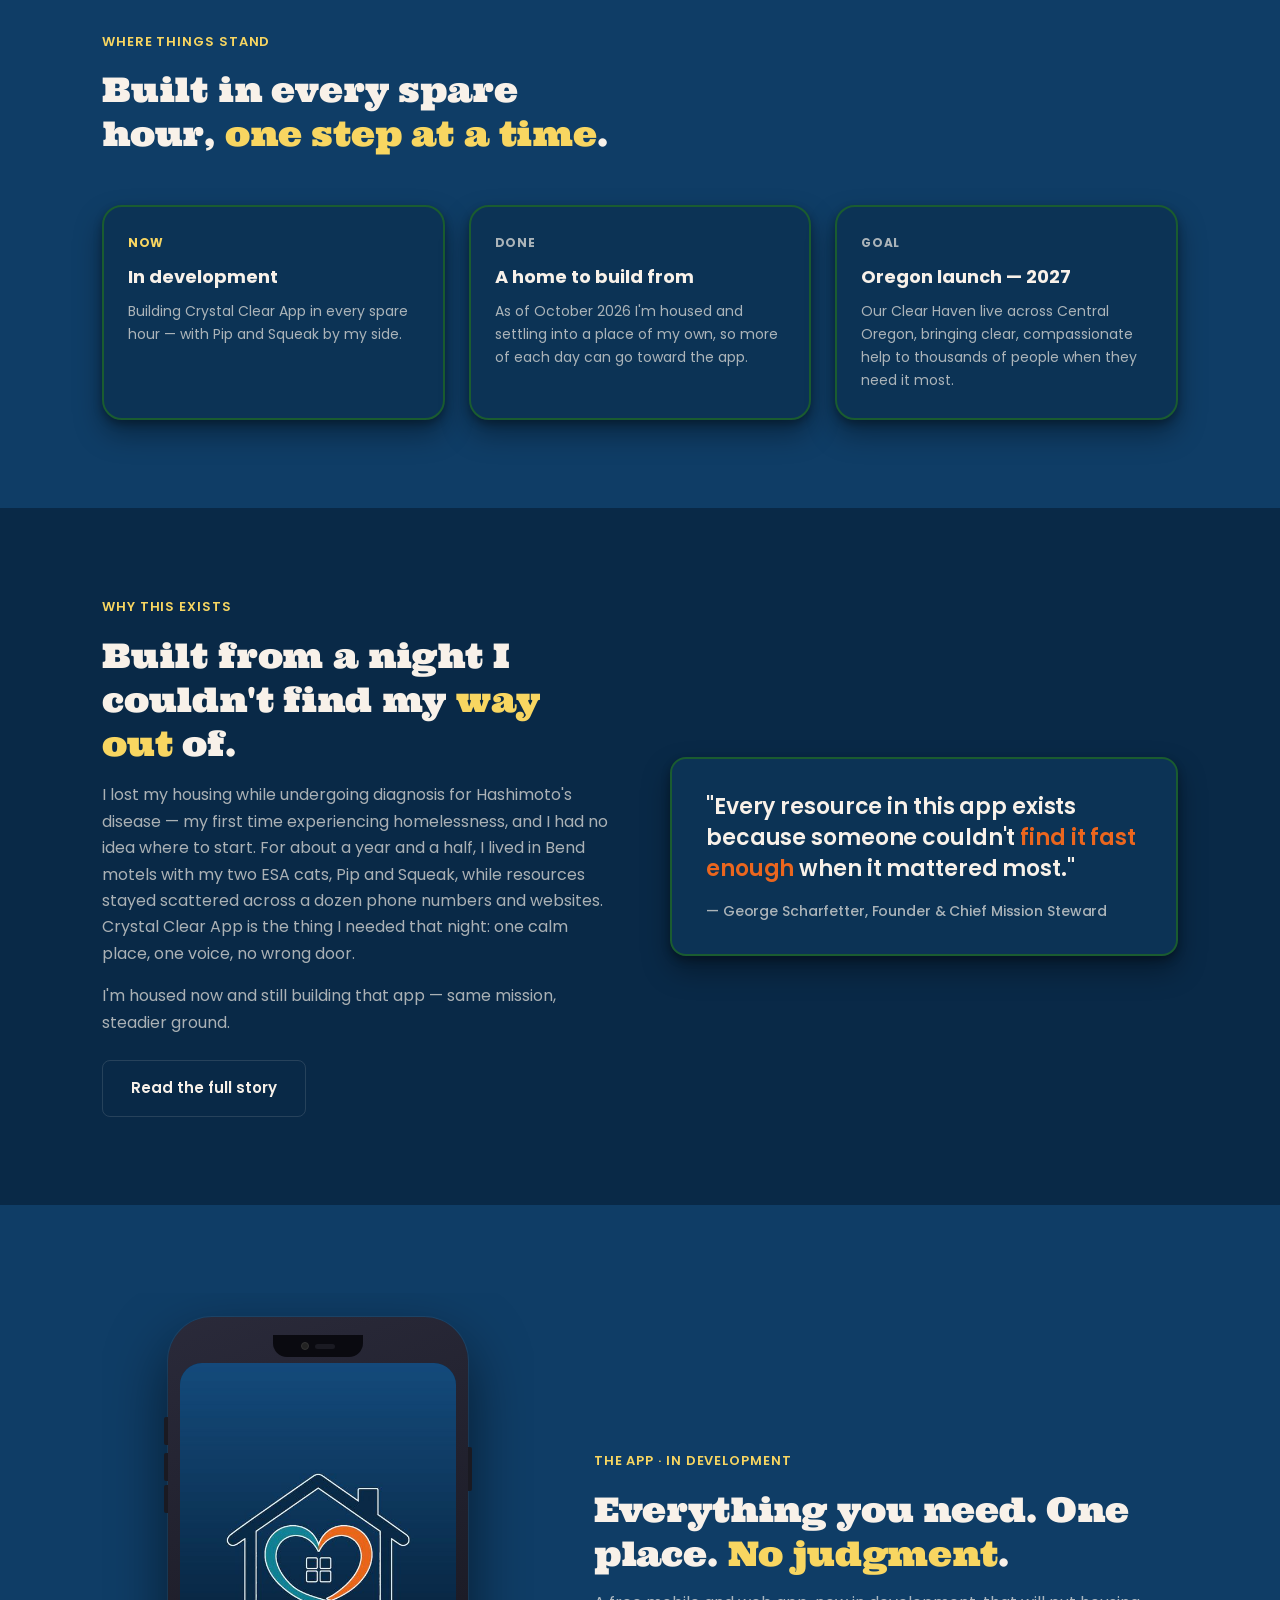
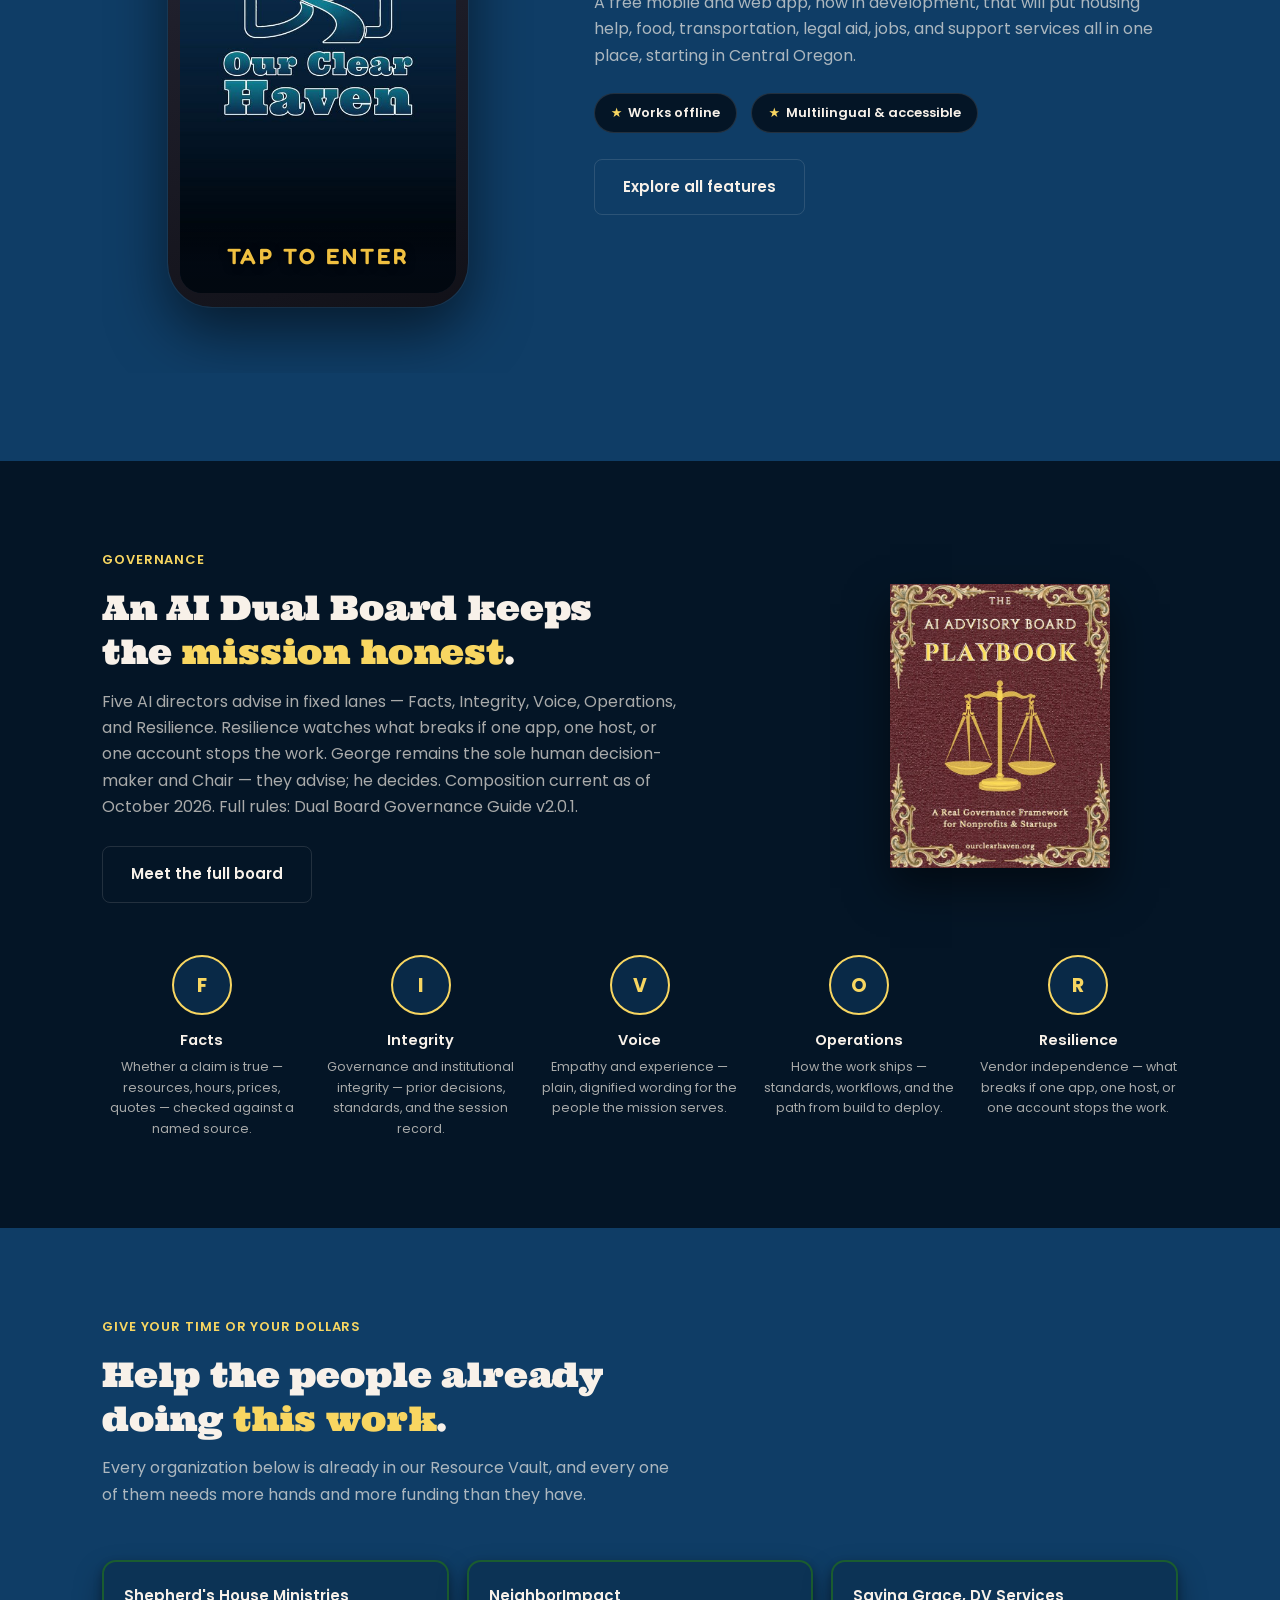
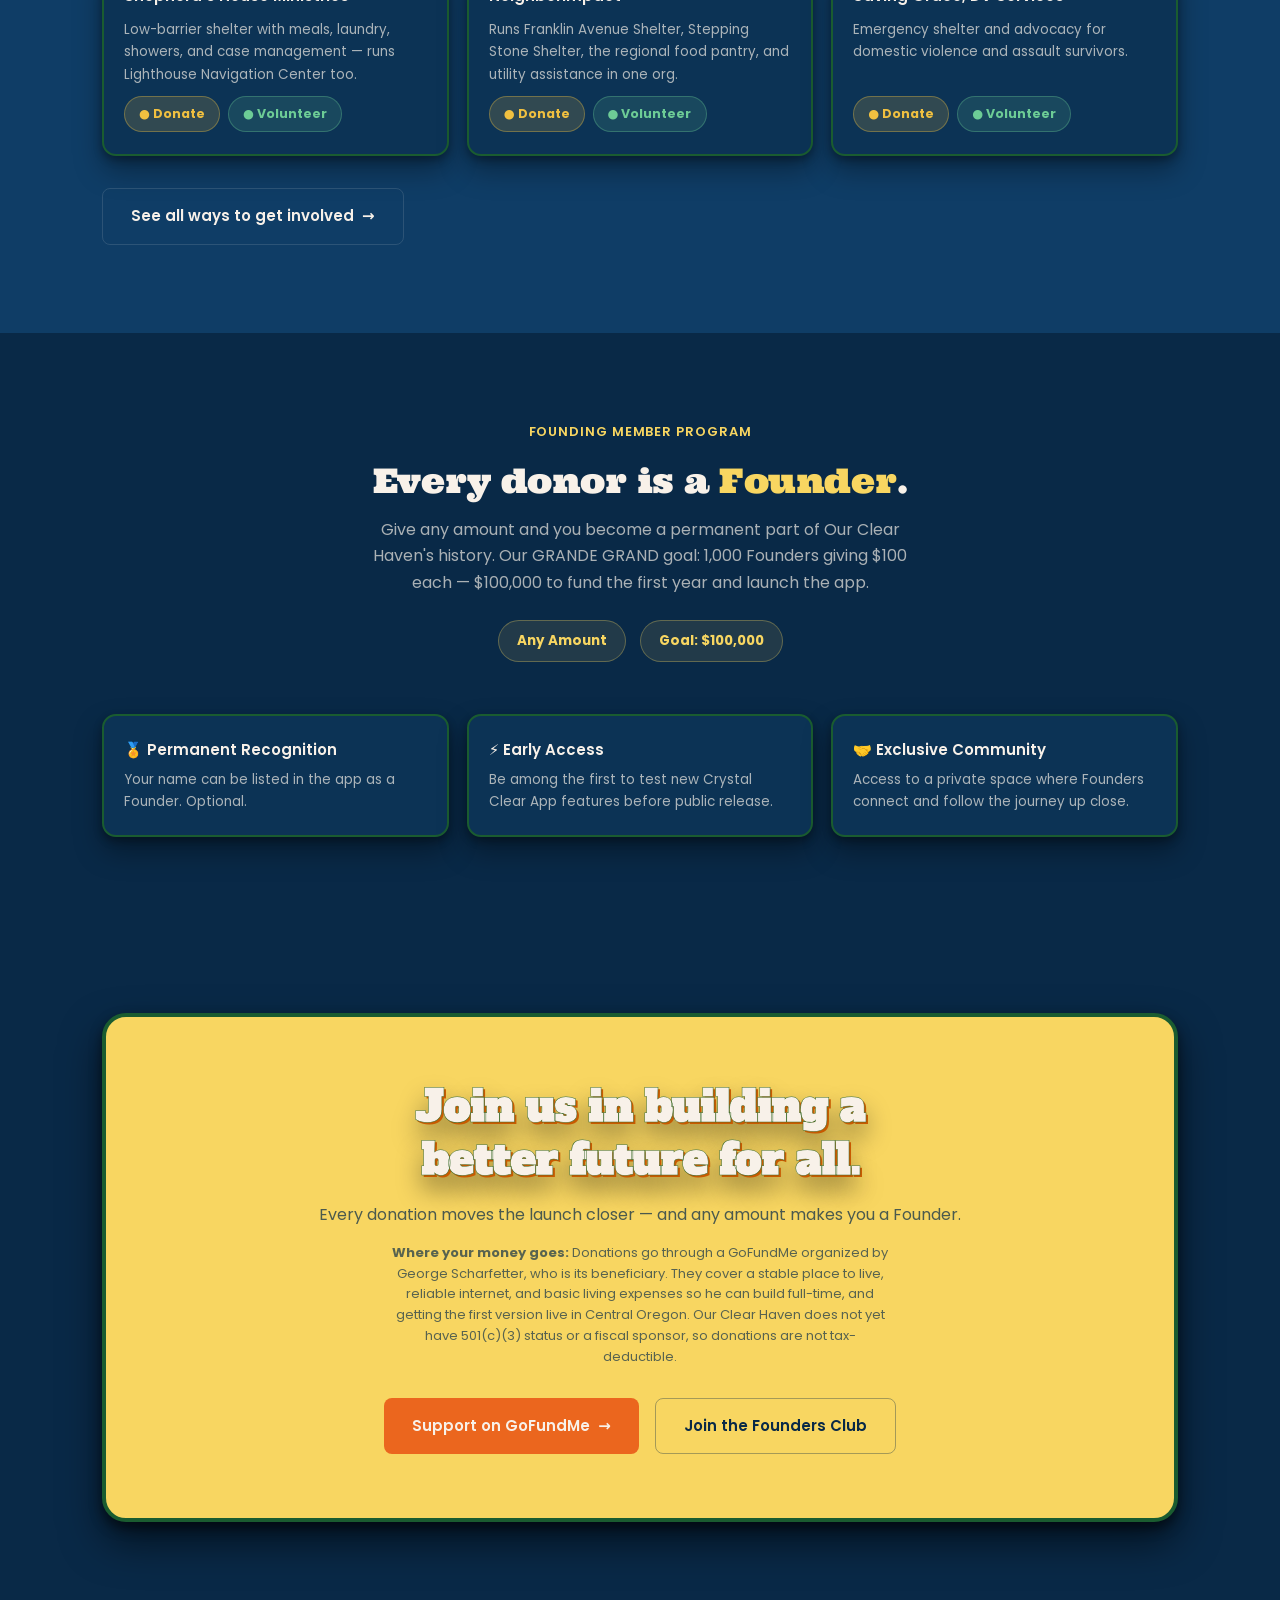
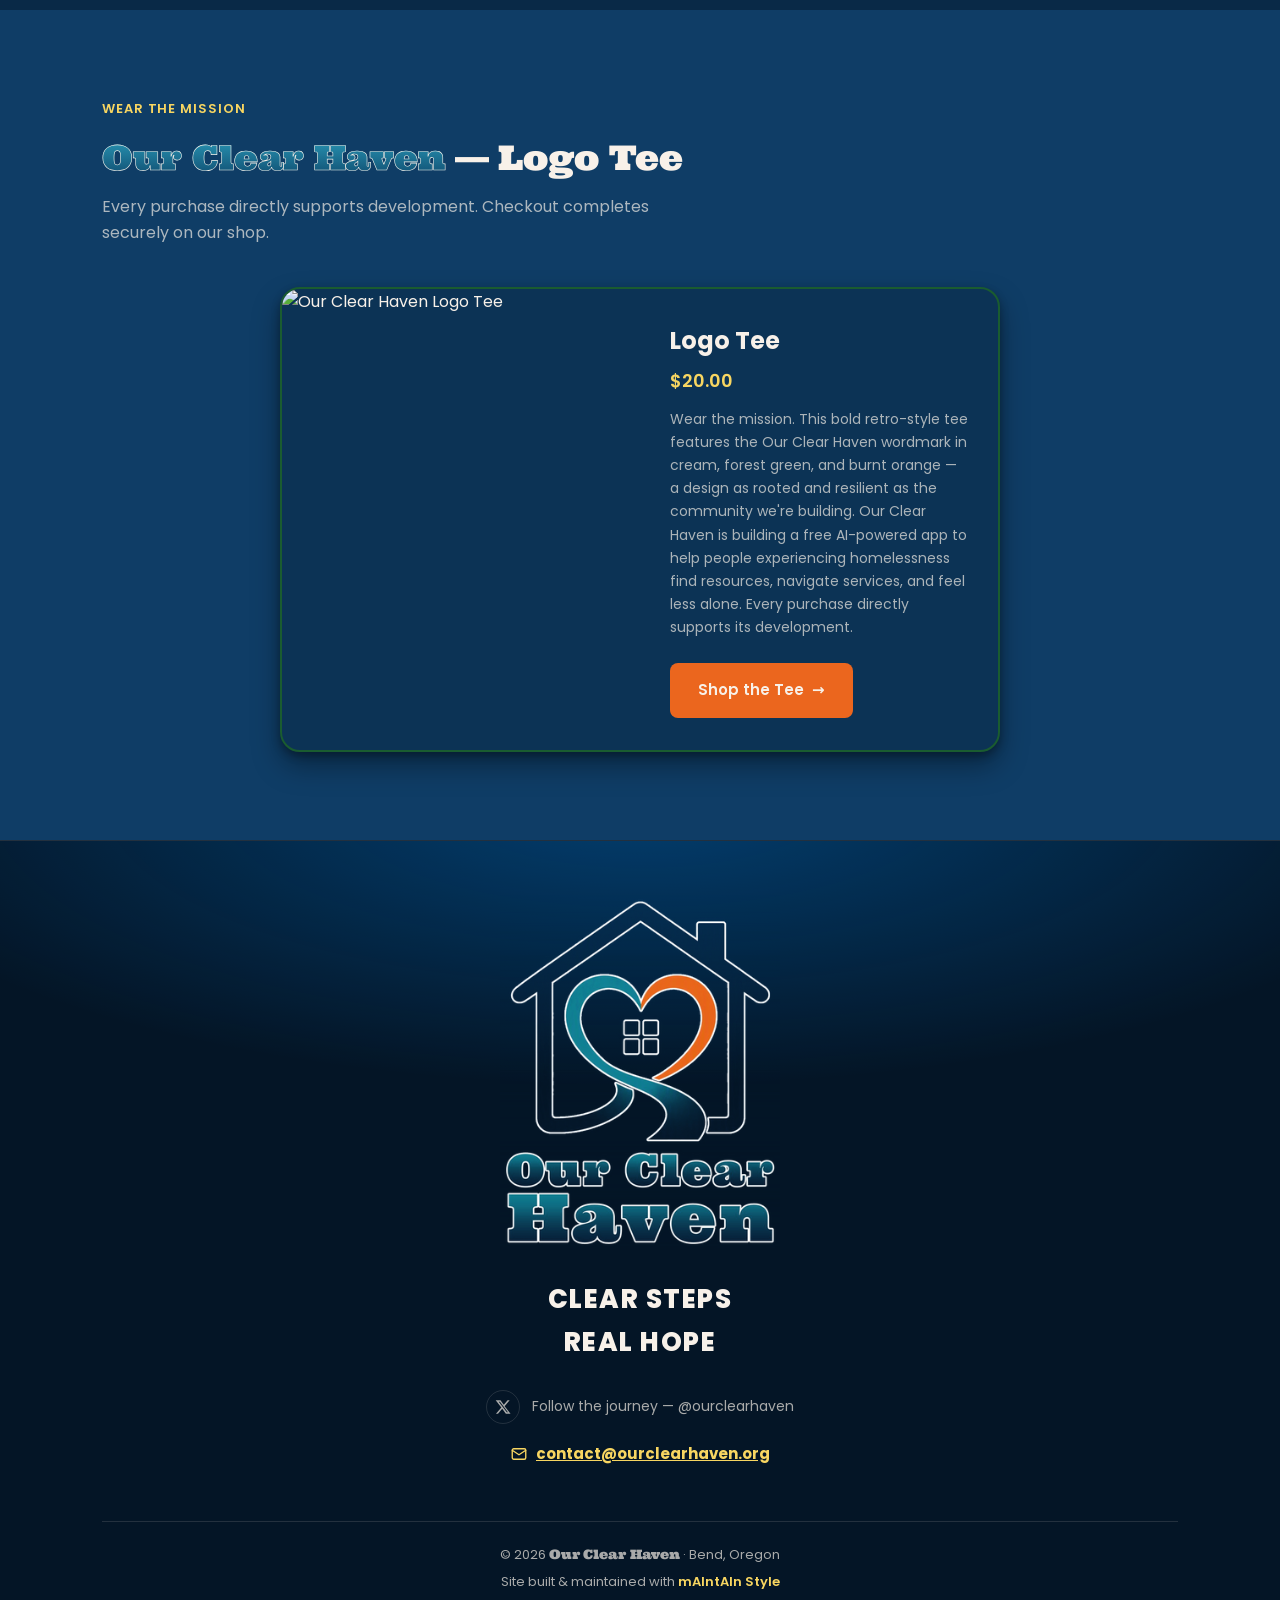
==== commit 6a6aa44a: "Add the Guide purpose wording as version 2.0.1." ====
--- a/index.html
+++ b/index.html
@@ -233,7 +233,7 @@
       <div class="sec-head" style="margin:0">
         <div class="eyebrow" data-es="Gobernanza">Governance</div>
         <h2 data-es-html="Una Junta Dual de IA mantiene <span class=&quot;accent&quot;>la misión honesta</span>.">An AI Dual Board keeps the <span class="accent">mission honest</span>.</h2>
-        <p data-es="Cinco directores de IA asesoran en áreas fijas — Facts, Integrity, Voice, Operations y Resilience. Resilience vigila qué se rompe si una aplicación, un servidor o una cuenta detiene el trabajo. George sigue siendo el único tomador de decisiones humano y Presidente — ellos asesoran; él decide. Composición actual a octubre de 2026. Reglas completas: Guía de Gobernanza de la Junta Dual v2.0.">Five AI directors advise in fixed lanes — Facts, Integrity, Voice, Operations, and Resilience. Resilience watches what breaks if one app, one host, or one account stops the work. George remains the sole human decision-maker and Chair — they advise; he decides. Composition current as of October 2026. Full rules: Dual Board Governance Guide v2.0.</p>
+        <p data-es="Cinco directores de IA asesoran en áreas fijas — Facts, Integrity, Voice, Operations y Resilience. Resilience vigila qué se rompe si una aplicación, un servidor o una cuenta detiene el trabajo. George sigue siendo el único tomador de decisiones humano y Presidente — ellos asesoran; él decide. Composición actual a octubre de 2026. Reglas completas: Guía de Gobernanza de la Junta Dual v2.0.1.">Five AI directors advise in fixed lanes — Facts, Integrity, Voice, Operations, and Resilience. Resilience watches what breaks if one app, one host, or one account stops the work. George remains the sole human decision-maker and Chair — they advise; he decides. Composition current as of October 2026. Full rules: Dual Board Governance Guide v2.0.1.</p>
         <a href="dual-board.html" class="btn btn-ghost" style="margin-top:26px" data-es="Conoce a toda la junta">Meet the full board</a>
       </div>
       <a href="OCH_Dual_Board_Governance_Guide.pdf" download target="_blank" rel="noopener" class="board-guide-link">
